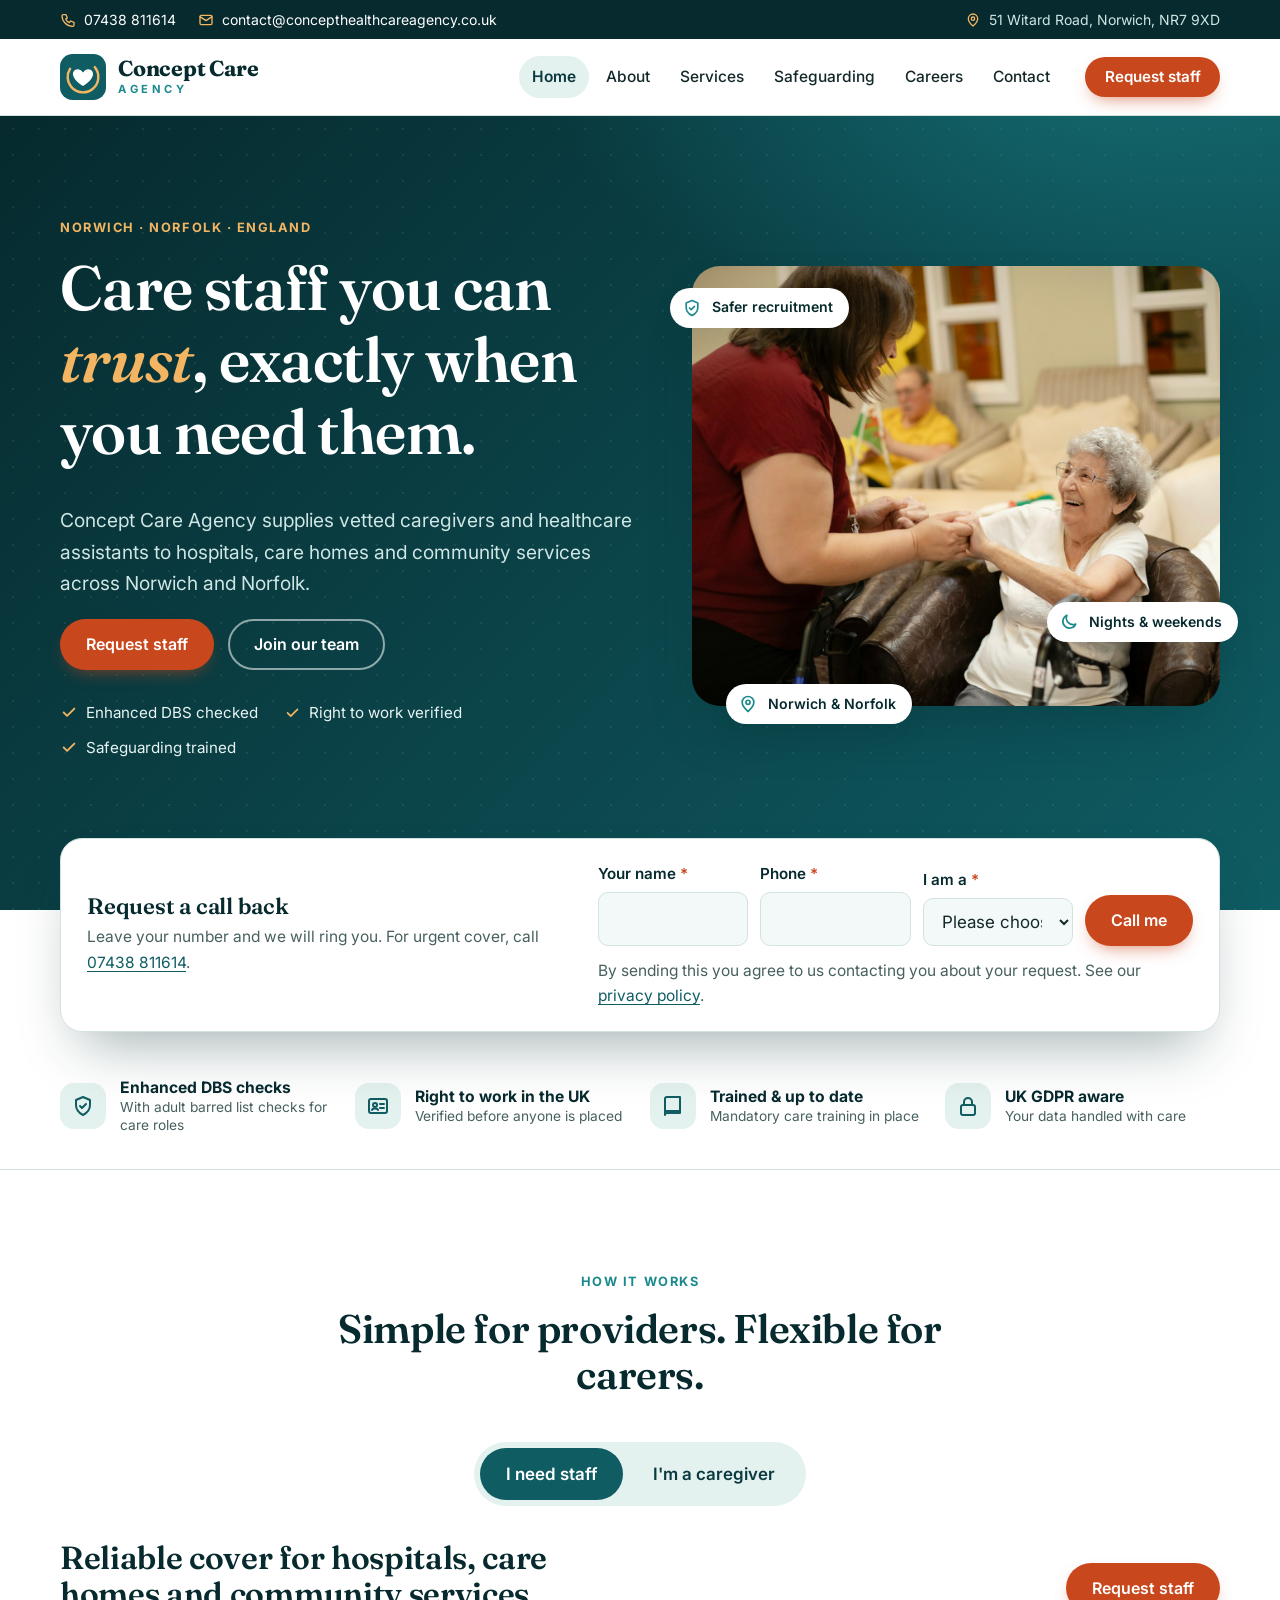
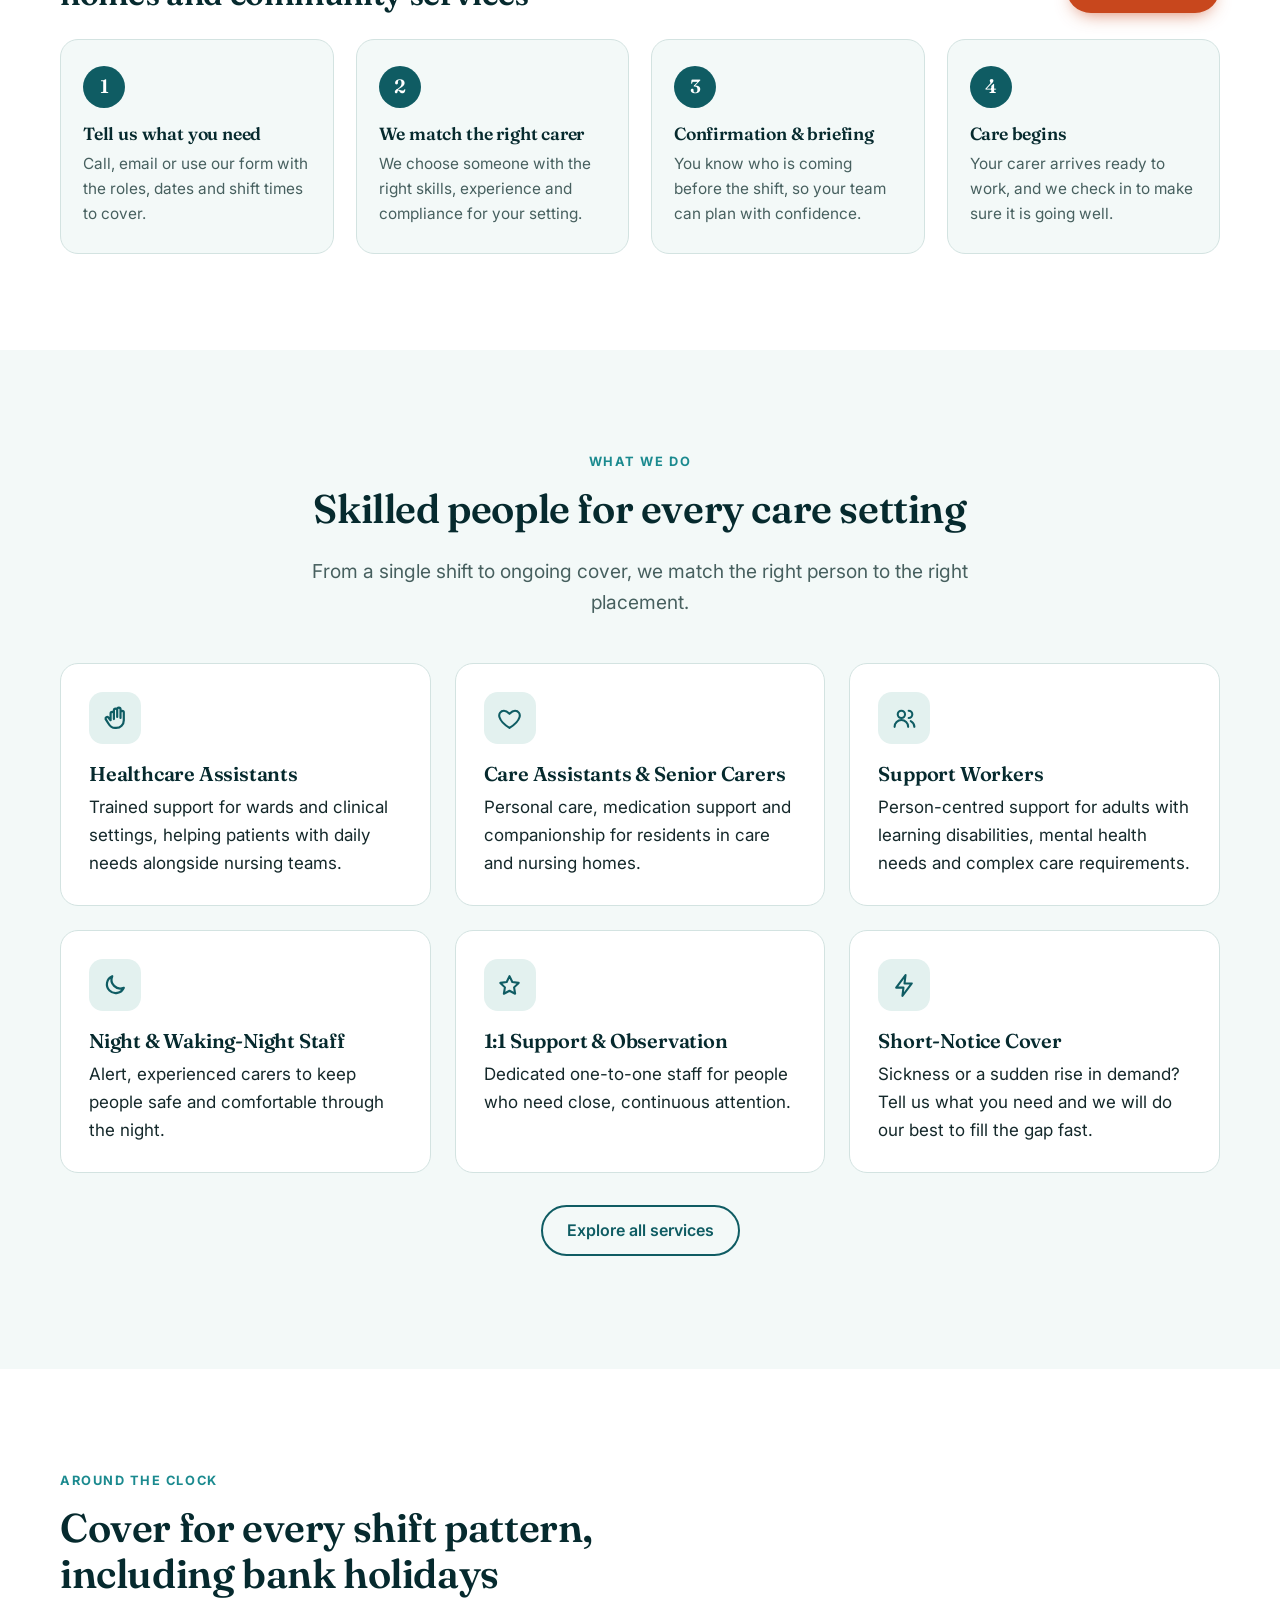
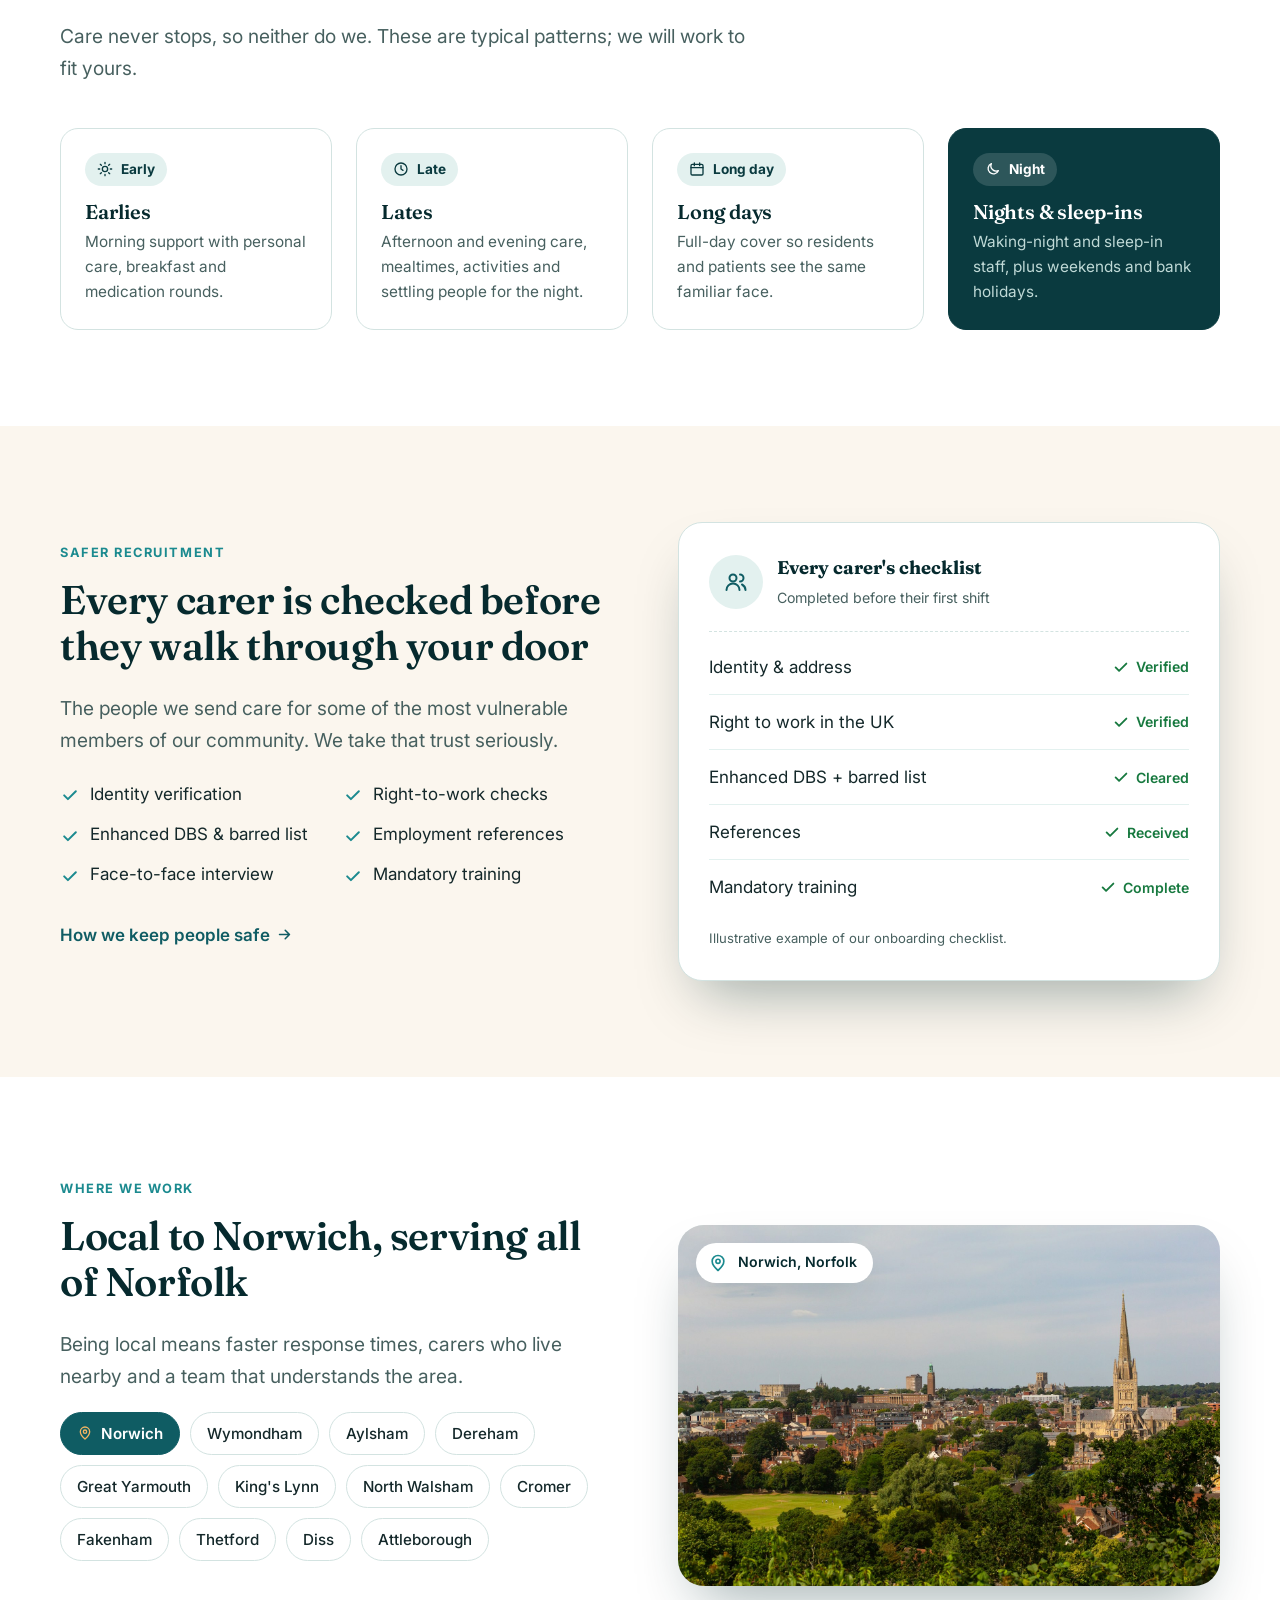
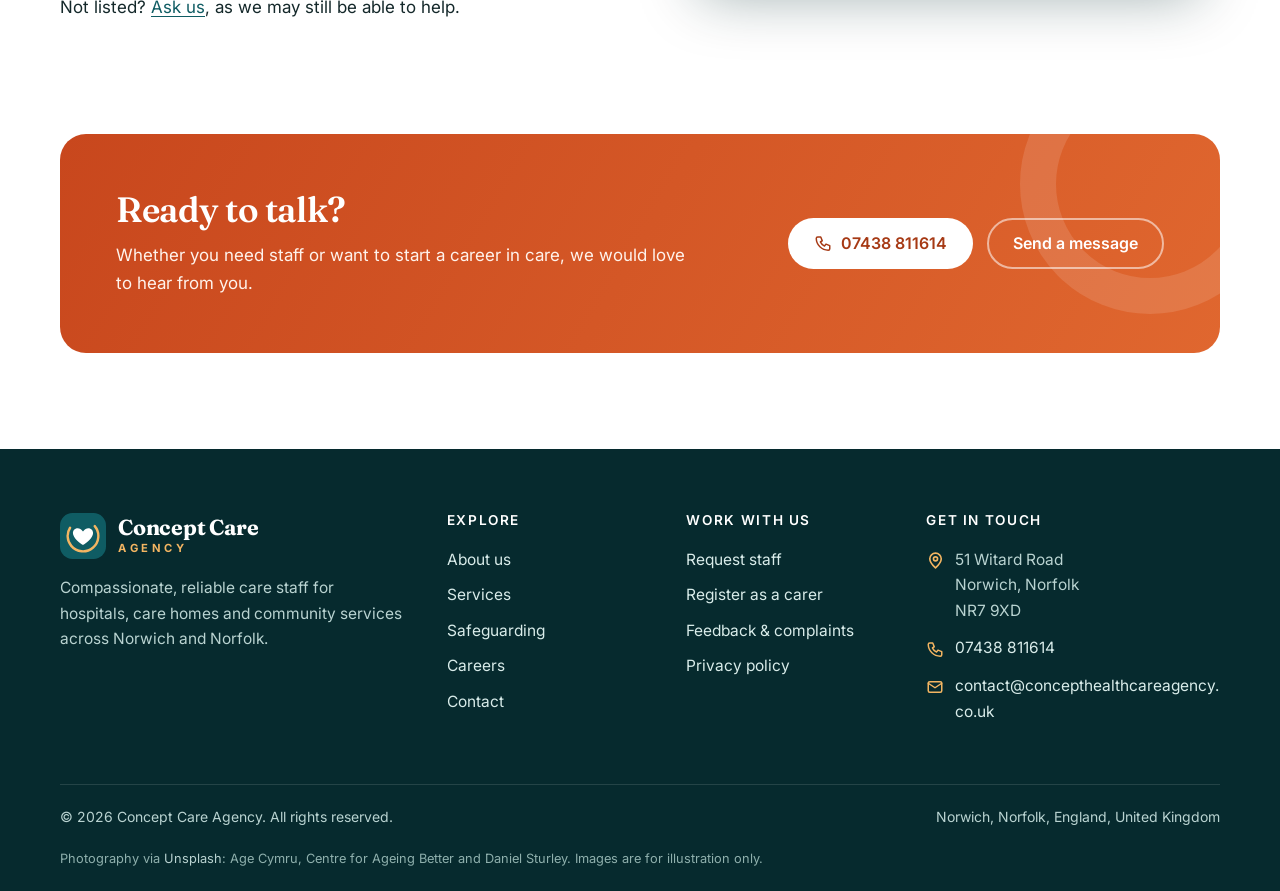
==== index.html @ 703df814 "Add files via upload" ====
<!DOCTYPE html>
<html lang="en-GB">
<head>
  <meta charset="utf-8">
  <meta name="viewport" content="width=device-width, initial-scale=1">
  <title>Concept Care Agency | Care &amp; Healthcare Staffing in Norwich, Norfolk</title>
  <meta name="description" content="Concept Care Agency supplies vetted caregivers and healthcare assistants to hospitals, care homes and community services across Norwich and Norfolk. Request staff or join our team.">
  
  <meta name="theme-color" content="#0a3a3f">
  <meta property="og:type" content="website">
  <meta property="og:locale" content="en_GB">
  <meta property="og:site_name" content="Concept Care Agency">
  <meta property="og:title" content="Concept Care Agency | Care &amp; Healthcare Staffing in Norwich, Norfolk">
  <meta property="og:description" content="Concept Care Agency supplies vetted caregivers and healthcare assistants to hospitals, care homes and community services across Norwich and Norfolk. Request staff or join our team.">
  <link rel="icon" href="assets/logo.svg" type="image/svg+xml">
  <link rel="preconnect" href="https://fonts.googleapis.com">
  <link rel="preconnect" href="https://fonts.gstatic.com" crossorigin>
  <link href="https://fonts.googleapis.com/css2?family=Fraunces:ital,opsz,wght@0,9..144,500;0,9..144,600;0,9..144,700;1,9..144,500&family=Inter:wght@400;500;600;700&display=swap" rel="stylesheet">
  <link rel="stylesheet" href="css/styles.css">
  <script>document.documentElement.className += " js";</script>
  <script type="application/ld+json">
  {
    "@context": "https://schema.org",
    "@type": "EmploymentAgency",
    "name": "Concept Care Agency",
    "description": "Care and healthcare staffing agency supplying caregivers and healthcare assistants to hospitals and care homes in Norwich and Norfolk, England.",
    "email": "contact@concepthealthcareagency.co.uk",
    "telephone": "+447438811614",
    "address": {
      "@type": "PostalAddress",
      "streetAddress": "51 Witard Road",
      "addressLocality": "Norwich",
      "addressRegion": "Norfolk",
      "postalCode": "NR7 9XD",
      "addressCountry": "GB"
    },
    "areaServed": [
      { "@type": "City", "name": "Norwich" },
      { "@type": "AdministrativeArea", "name": "Norfolk" }
    ]
  }
  </script>
</head>
<body>
  <a class="skip-link" href="#main">Skip to main content</a>

  <div class="topbar">
    <div class="container">
      <div class="topbar-group">
        <a class="item" href="tel:+447438811614"><span class="icon i-phone" aria-hidden="true"></span>07438 811614</a>
        <a class="item" href="mailto:contact@concepthealthcareagency.co.uk"><span class="icon i-mail" aria-hidden="true"></span>contact@concepthealthcareagency.co.uk</a>
      </div>
      <div class="topbar-group">
        <span class="item"><span class="icon i-pin" aria-hidden="true"></span>51 Witard Road, Norwich, NR7 9XD</span>
      </div>
    </div>
  </div>

  <header class="site-header">
    <div class="container header-inner">
      <a class="brand" href="index.html" aria-label="Concept Care Agency, home">
        <img src="assets/logo.svg" width="46" height="46" alt="">
        <span class="brand-text"><strong>Concept Care</strong><small>Agency</small></span>
      </a>
      <button class="nav-toggle" aria-expanded="false" aria-controls="site-nav"><span class="sr-only">Menu</span><span class="bars"></span></button>
      <nav id="site-nav" class="site-nav" aria-label="Main">
        <ul>
          <li><a href="index.html" aria-current="page">Home</a></li>
          <li><a href="about.html">About</a></li>
          <li><a href="services.html">Services</a></li>
          <li><a href="safeguarding.html">Safeguarding</a></li>
          <li><a href="careers.html">Careers</a></li>
          <li><a href="contact.html">Contact</a></li>
        </ul>
        <a class="btn btn-outline btn-sm nav-phone" href="tel:+447438811614"><span class="icon i-phone" aria-hidden="true"></span>07438 811614</a>
        <a class="btn btn-primary btn-sm" href="request-staff.html">Request staff</a>
      </nav>
    </div>
  </header>

  <main id="main">
        <section class="hero">
      <div class="container hero-grid">
        <div>
          <span class="eyebrow">Norwich &middot; Norfolk &middot; England</span>
          <h1>Care staff you can <em>trust</em>, exactly when you need them.</h1>
          <p class="lead">Concept Care Agency supplies vetted caregivers and healthcare assistants to hospitals, care homes and community services across Norwich and Norfolk.</p>
          <div class="btn-row">
            <a class="btn btn-primary" href="request-staff.html">Request staff</a>
            <a class="btn btn-ghost-light" href="careers.html">Join our team</a>
          </div>
          <ul class="hero-points">
            <li><span class="icon i-check" aria-hidden="true"></span>Enhanced DBS checked</li>
            <li><span class="icon i-check" aria-hidden="true"></span>Right to work verified</li>
            <li><span class="icon i-check" aria-hidden="true"></span>Safeguarding trained</li>
          </ul>
        </div>
        <div class="hero-art">
          <img src="assets/photos/home-hero.jpg" width="1600" height="1067" fetchpriority="high" alt="A carer sharing a laugh while holding an older woman's hands">
          <span class="chip chip-1"><span class="icon i-shield" aria-hidden="true"></span>Safer recruitment</span>
          <span class="chip chip-2"><span class="icon i-moon" aria-hidden="true"></span>Nights &amp; weekends</span>
          <span class="chip chip-3"><span class="icon i-pin" aria-hidden="true"></span>Norwich &amp; Norfolk</span>
        </div>
      </div>
    </section>

        <div class="callback-wrap">
      <div class="container">
        <div class="callback">
          <div>
            <h2>Request a call back</h2>
            <p>Leave your number and we will ring you. For urgent cover, call <a href="tel:+447438811614">07438 811614</a>.</p>
          </div>
          <form data-mailto data-subject="Call-back request from website" action="mailto:contact@concepthealthcareagency.co.uk" method="post" enctype="text/plain">
            <div class="field"><label for="cb-name">Your name <span class="req">*</span></label><input type="text" id="cb-name" name="name" required autocomplete="name"></div>
            <div class="field"><label for="cb-phone">Phone <span class="req">*</span></label><input type="tel" id="cb-phone" name="phone" required autocomplete="tel"></div>
            <div class="field">
              <label for="cb-who">I am a <span class="req">*</span></label>
              <select id="cb-who" name="who" required>
                <option value="">Please choose</option>
                <option>Hospital / care provider</option>
                <option>Caregiver looking for work</option>
                <option>Something else</option>
              </select>
            </div>
            <button class="btn btn-primary" type="submit">Call me</button>
            <input class="hp" type="text" name="_gotcha" tabindex="-1" autocomplete="off" aria-hidden="true">
            <p class="form-note">By sending this you agree to us contacting you about your request. See our <a href="privacy.html">privacy policy</a>.</p>
            <div class="form-status" role="status" aria-live="polite"></div>
          </form>
        </div>
      </div>
    </div>

        <section class="trust" aria-label="Our standards at a glance">
      <div class="container">
        <ul class="trust-list">
          <li><span class="icon-wrap"><span class="icon i-shield" aria-hidden="true"></span></span><div><strong>Enhanced DBS checks</strong><span class="desc">With adult barred list checks for care roles</span></div></li>
          <li><span class="icon-wrap"><span class="icon i-id" aria-hidden="true"></span></span><div><strong>Right to work in the UK</strong><span class="desc">Verified before anyone is placed</span></div></li>
          <li><span class="icon-wrap"><span class="icon i-book" aria-hidden="true"></span></span><div><strong>Trained &amp; up to date</strong><span class="desc">Mandatory care training in place</span></div></li>
          <li><span class="icon-wrap"><span class="icon i-lock" aria-hidden="true"></span></span><div><strong>UK GDPR aware</strong><span class="desc">Your data handled with care</span></div></li>
        </ul>
      </div>
    </section>

        <section class="section" id="how-it-works">
      <div class="container">
        <div class="section-head center">
          <span class="eyebrow">How it works</span>
          <h2>Simple for providers. Flexible for carers.</h2>
        </div>
        <div class="center" data-tabs>
          <div class="tabs" role="tablist" aria-label="Choose your journey">
            <button class="tab" role="tab" id="tab-providers" aria-selected="true" aria-controls="for-providers">I need staff</button>
            <button class="tab" role="tab" id="tab-carers" aria-selected="false" tabindex="-1" aria-controls="for-carers">I'm a caregiver</button>
          </div>

          <div id="for-providers" class="tabpanel" role="tabpanel" aria-labelledby="tab-providers" style="text-align:left">
            <div class="tabpanel-head">
              <h3>Reliable cover for hospitals, care homes and community services</h3>
              <a class="btn btn-primary" href="request-staff.html">Request staff</a>
            </div>
            <ol class="steps">
              <li class="step"><h4>Tell us what you need</h4><p>Call, email or use our form with the roles, dates and shift times to cover.</p></li>
              <li class="step"><h4>We match the right carer</h4><p>We choose someone with the right skills, experience and compliance for your setting.</p></li>
              <li class="step"><h4>Confirmation &amp; briefing</h4><p>You know who is coming before the shift, so your team can plan with confidence.</p></li>
              <li class="step"><h4>Care begins</h4><p>Your carer arrives ready to work, and we check in to make sure it is going well.</p></li>
            </ol>
          </div>

          <div id="for-carers" class="tabpanel" role="tabpanel" aria-labelledby="tab-carers" style="text-align:left" hidden>
            <div class="tabpanel-head">
              <h3>Flexible work in a career that matters to people</h3>
              <a class="btn btn-primary" href="careers.html#apply">Register your interest</a>
            </div>
            <ol class="steps">
              <li class="step"><h4>Tell us about you</h4><p>Complete a short form or give us a call. No lengthy application needed to start.</p></li>
              <li class="step"><h4>Friendly chat</h4><p>We get to know your experience, your availability and the kind of work you want.</p></li>
              <li class="step"><h4>Checks &amp; training</h4><p>We guide you through ID, right to work, DBS, references and any training you need.</p></li>
              <li class="step"><h4>Start working</h4><p>Choose shifts that suit you in hospitals and care homes near where you live.</p></li>
            </ol>
          </div>
        </div>
      </div>
    </section>

        <section class="section section-tint">
      <div class="container">
        <div class="section-head center">
          <span class="eyebrow">What we do</span>
          <h2>Skilled people for every care setting</h2>
          <p class="lead">From a single shift to ongoing cover, we match the right person to the right placement.</p>
        </div>
        <div class="grid grid-3">
          <article class="card reveal"><div class="badge"><span class="icon i-hand" aria-hidden="true"></span></div><h3>Healthcare Assistants</h3><p>Trained support for wards and clinical settings, helping patients with daily needs alongside nursing teams.</p></article>
          <article class="card reveal"><div class="badge"><span class="icon i-heart" aria-hidden="true"></span></div><h3>Care Assistants &amp; Senior Carers</h3><p>Personal care, medication support and companionship for residents in care and nursing homes.</p></article>
          <article class="card reveal"><div class="badge"><span class="icon i-users" aria-hidden="true"></span></div><h3>Support Workers</h3><p>Person-centred support for adults with learning disabilities, mental health needs and complex care requirements.</p></article>
          <article class="card reveal"><div class="badge"><span class="icon i-moon" aria-hidden="true"></span></div><h3>Night &amp; Waking-Night Staff</h3><p>Alert, experienced carers to keep people safe and comfortable through the night.</p></article>
          <article class="card reveal"><div class="badge"><span class="icon i-star" aria-hidden="true"></span></div><h3>1:1 Support &amp; Observation</h3><p>Dedicated one-to-one staff for people who need close, continuous attention.</p></article>
          <article class="card reveal"><div class="badge"><span class="icon i-bolt" aria-hidden="true"></span></div><h3>Short-Notice Cover</h3><p>Sickness or a sudden rise in demand? Tell us what you need and we will do our best to fill the gap fast.</p></article>
        </div>
        <p class="center mt-32"><a class="btn btn-outline" href="services.html">Explore all services</a></p>
      </div>
    </section>

        <section class="section">
      <div class="container">
        <div class="section-head">
          <span class="eyebrow">Around the clock</span>
          <h2>Cover for every shift pattern, including bank holidays</h2>
          <p class="lead">Care never stops, so neither do we. These are typical patterns; we will work to fit yours.</p>
        </div>
        <div class="grid grid-4">
          <div class="shift reveal"><span class="time"><span class="icon i-sun" aria-hidden="true"></span>Early</span><h3>Earlies</h3><p>Morning support with personal care, breakfast and medication rounds.</p></div>
          <div class="shift reveal"><span class="time"><span class="icon i-clock" aria-hidden="true"></span>Late</span><h3>Lates</h3><p>Afternoon and evening care, mealtimes, activities and settling people for the night.</p></div>
          <div class="shift reveal"><span class="time"><span class="icon i-calendar" aria-hidden="true"></span>Long day</span><h3>Long days</h3><p>Full-day cover so residents and patients see the same familiar face.</p></div>
          <div class="shift dark reveal"><span class="time"><span class="icon i-moon" aria-hidden="true"></span>Night</span><h3>Nights &amp; sleep-ins</h3><p>Waking-night and sleep-in staff, plus weekends and bank holidays.</p></div>
        </div>
      </div>
    </section>

        <section class="section section-sand">
      <div class="container split">
        <div>
          <span class="eyebrow">Safer recruitment</span>
          <h2>Every carer is checked before they walk through your door</h2>
          <p class="lead">The people we send care for some of the most vulnerable members of our community. We take that trust seriously.</p>
          <ul class="check-grid">
            <li><span class="icon i-check" aria-hidden="true"></span>Identity verification</li>
            <li><span class="icon i-check" aria-hidden="true"></span>Right-to-work checks</li>
            <li><span class="icon i-check" aria-hidden="true"></span>Enhanced DBS &amp; barred list</li>
            <li><span class="icon i-check" aria-hidden="true"></span>Employment references</li>
            <li><span class="icon i-check" aria-hidden="true"></span>Face-to-face interview</li>
            <li><span class="icon i-check" aria-hidden="true"></span>Mandatory training</li>
          </ul>
          <p class="mt-32"><a class="text-link" href="safeguarding.html">How we keep people safe <span class="icon i-arrow" aria-hidden="true"></span></a></p>
        </div>
        <div class="passport reveal" aria-label="Example of a carer's compliance checklist">
          <div class="passport-head">
            <span class="avatar"><span class="icon i-users" aria-hidden="true"></span></span>
            <div><strong>Every carer's checklist</strong><small>Completed before their first shift</small></div>
          </div>
          <ul>
            <li>Identity &amp; address<span class="ok"><span class="icon i-check" aria-hidden="true"></span>Verified</span></li>
            <li>Right to work in the UK<span class="ok"><span class="icon i-check" aria-hidden="true"></span>Verified</span></li>
            <li>Enhanced DBS + barred list<span class="ok"><span class="icon i-check" aria-hidden="true"></span>Cleared</span></li>
            <li>References<span class="ok"><span class="icon i-check" aria-hidden="true"></span>Received</span></li>
            <li>Mandatory training<span class="ok"><span class="icon i-check" aria-hidden="true"></span>Complete</span></li>
          </ul>
          <p class="passport-note">Illustrative example of our onboarding checklist.</p>
        </div>
      </div>
    </section>

        <section class="section">
      <div class="container split">
        <div>
          <span class="eyebrow">Where we work</span>
          <h2>Local to Norwich, serving all of Norfolk</h2>
          <p class="lead">Being local means faster response times, carers who live nearby and a team that understands the area.</p>
          <ul class="areas" aria-label="Areas we cover">
            <li class="main"><span class="icon i-pin" aria-hidden="true"></span>Norwich</li>
            <li>Wymondham</li><li>Aylsham</li><li>Dereham</li><li>Great Yarmouth</li><li>King's Lynn</li><li>North Walsham</li><li>Cromer</li><li>Fakenham</li><li>Thetford</li><li>Diss</li><li>Attleborough</li>
          </ul>
          <p class="mt-32">Not listed? <a href="contact.html">Ask us</a>, as we may still be able to help.</p>
        </div>
        <figure class="photo wide reveal">
          <img src="assets/photos/norwich-skyline.jpg" width="1600" height="1067" loading="lazy" decoding="async" alt="The Norwich skyline with the cathedral spire rising above the city">
          <span class="chip chip-tl"><span class="icon i-pin" aria-hidden="true"></span>Norwich, Norfolk</span>
        </figure>
      </div>
    </section>

        <section class="section" style="padding-top:0">
      <div class="container">
        <div class="cta-band">
          <div>
            <h2>Ready to talk?</h2>
            <p>Whether you need staff or want to start a career in care, we would love to hear from you.</p>
          </div>
          <div class="btn-row">
            <a class="btn btn-light" href="tel:+447438811614"><span class="icon i-phone" aria-hidden="true"></span>07438 811614</a>
            <a class="btn btn-ghost-light" href="contact.html">Send a message</a>
          </div>
        </div>
      </div>
    </section>

  </main>

  <footer class="site-footer">
    <div class="container">
      <div class="footer-grid">
        <div>
          <a class="brand" href="index.html"><img src="assets/logo.svg" width="46" height="46" alt=""><span class="brand-text"><strong>Concept Care</strong><small>Agency</small></span></a>
          <p>Compassionate, reliable care staff for hospitals, care homes and community services across Norwich and Norfolk.</p>
        </div>
        <div>
          <h3>Explore</h3>
          <ul>
            <li><a href="about.html">About us</a></li>
            <li><a href="services.html">Services</a></li>
            <li><a href="safeguarding.html">Safeguarding</a></li>
            <li><a href="careers.html">Careers</a></li>
            <li><a href="contact.html">Contact</a></li>
          </ul>
        </div>
        <div>
          <h3>Work with us</h3>
          <ul>
            <li><a href="request-staff.html">Request staff</a></li>
            <li><a href="careers.html#apply">Register as a carer</a></li>
            <li><a href="contact.html#feedback">Feedback &amp; complaints</a></li>
            <li><a href="privacy.html">Privacy policy</a></li>
          </ul>
        </div>
        <div>
          <h3>Get in touch</h3>
          <div class="contact-line"><span class="icon i-pin" aria-hidden="true"></span><address>51 Witard Road<br>Norwich, Norfolk<br>NR7 9XD</address></div>
          <div class="contact-line"><span class="icon i-phone" aria-hidden="true"></span><a href="tel:+447438811614">07438 811614</a></div>
          <div class="contact-line"><span class="icon i-mail" aria-hidden="true"></span><a href="mailto:contact@concepthealthcareagency.co.uk">contact@concepthealthcareagency.co.uk</a></div>
        </div>
      </div>
            <div class="footer-bottom">
        <span>&copy; 2026 Concept Care Agency. All rights reserved.</span>
        <span>Norwich, Norfolk, England, United Kingdom</span>
      </div>
      <p class="photo-credit">Photography via <a href="https://unsplash.com" rel="noopener">Unsplash</a>: Age Cymru, Centre for Ageing Better and Daniel Sturley. Images are for illustration only.</p>
    </div>
  </footer>

  <div class="mobile-bar">
    <a class="btn btn-outline btn-sm" href="tel:+447438811614"><span class="icon i-phone" aria-hidden="true"></span>Call</a>
    <a class="btn btn-whatsapp btn-sm" href="https://wa.me/447438811614"><span class="icon i-whatsapp" aria-hidden="true"></span>WhatsApp</a>
    <a class="btn btn-primary btn-sm" href="request-staff.html">Request staff</a>
  </div>

  <script src="js/config.js"></script>
  <script src="js/main.js"></script>
</body>
</html>
---- css/styles.css ----
/* Concept Care Agency: v2 styles */

:root {
  --teal-950: #062a2e;
  --teal-900: #0a3a3f;
  --teal-700: #0f5c63;
  --teal-500: #1b8a8f;
  --teal-300: #7cc4c0;
  --mint-100: #e3f1ef;
  --mint-50: #f3f9f8;
  --sand: #fbf6ee;
  --amber: #f3b562;
  --cta: #c8471d;
  --cta-dark: #a63914;
  --whatsapp: #17793f;
  --ink: #14282a;
  --muted: #47605f;
  --line: #d3e3e1;
  --white: #fff;
  --radius: 18px;
  --radius-sm: 10px;
  --shadow: 0 14px 34px -14px rgba(6, 42, 46, .28);
  --shadow-lg: 0 30px 60px -22px rgba(6, 42, 46, .4);
  --font-body: "Inter", system-ui, -apple-system, "Segoe UI", Roboto, sans-serif;
  --font-head: "Fraunces", Georgia, "Times New Roman", serif;
}

*, *::before, *::after { box-sizing: border-box; }
html { scroll-behavior: smooth; -webkit-text-size-adjust: 100%; scroll-padding-top: 96px; }
body { margin: 0; font-family: var(--font-body); font-size: 1.0625rem; line-height: 1.65; color: var(--ink); background: var(--white); }
img, svg { max-width: 100%; display: block; }
a { color: var(--teal-700); text-underline-offset: 3px; }
a:hover { color: var(--teal-900); }
:focus-visible { outline: 3px solid var(--amber); outline-offset: 3px; border-radius: 4px; }
.sr-only { position: absolute; width: 1px; height: 1px; overflow: hidden; clip: rect(0 0 0 0); white-space: nowrap; }
.skip-link { position: absolute; left: 12px; top: -60px; background: #fff; color: var(--ink); padding: 10px 16px; border-radius: 8px; z-index: 200; }
.skip-link:focus { top: 12px; }

h1, h2, h3, h4 { font-family: var(--font-head); line-height: 1.15; color: var(--teal-950); margin: 0 0 .6em; font-weight: 600; letter-spacing: -.01em; }
h1 { font-size: clamp(2.4rem, 5.6vw, 3.9rem); }
h2 { font-size: clamp(1.8rem, 3.6vw, 2.5rem); }
h3 { font-size: 1.25rem; }
p { margin: 0 0 1em; }
.lead { font-size: 1.2rem; color: var(--muted); max-width: 60ch; }

.container { width: min(1160px, 100% - 40px); margin-inline: auto; }
.section { padding: clamp(56px, 8vw, 96px) 0; }
.section-tint { background: var(--mint-50); }
.section-sand { background: var(--sand); }
.section-head { max-width: 700px; margin-bottom: 44px; }
.section-head.center { margin-inline: auto; text-align: center; }
.section-head.center .lead { margin-inline: auto; }
.eyebrow { display: inline-block; font-size: .8rem; font-weight: 700; letter-spacing: .12em; text-transform: uppercase; color: var(--teal-500); margin-bottom: 14px; }
.center { text-align: center; }
.mt-0 { margin-top: 0; }
.mt-32 { margin-top: 32px; }
.mt-48 { margin-top: 48px; }

/* Icons: CSS masks so they also work when a page is opened straight from disk */
.icon { display: inline-block; flex: none; width: 1.5rem; height: 1.5rem; background: currentColor; -webkit-mask: var(--i) center / contain no-repeat; mask: var(--i) center / contain no-repeat; }
.i-check { --i: url("data:image/svg+xml,%3Csvg xmlns='http://www.w3.org/2000/svg' viewBox='0 0 24 24' fill='none' stroke='%23000' stroke-width='2.4' stroke-linecap='round' stroke-linejoin='round'%3E%3Cpath d='M5 12.5l4.5 4.5L19 7.5'/%3E%3C/svg%3E"); }
.i-shield { --i: url("data:image/svg+xml,%3Csvg xmlns='http://www.w3.org/2000/svg' viewBox='0 0 24 24' fill='none' stroke='%23000' stroke-width='2' stroke-linecap='round' stroke-linejoin='round'%3E%3Cpath d='M12 3l7 3v5c0 4.5-3 8-7 10-4-2-7-5.5-7-10V6z'/%3E%3Cpath d='M9 12l2 2 4-4'/%3E%3C/svg%3E"); }
.i-clock { --i: url("data:image/svg+xml,%3Csvg xmlns='http://www.w3.org/2000/svg' viewBox='0 0 24 24' fill='none' stroke='%23000' stroke-width='2' stroke-linecap='round' stroke-linejoin='round'%3E%3Ccircle cx='12' cy='12' r='9'/%3E%3Cpath d='M12 7v5l3 2'/%3E%3C/svg%3E"); }
.i-phone { --i: url("data:image/svg+xml,%3Csvg xmlns='http://www.w3.org/2000/svg' viewBox='0 0 24 24' fill='none' stroke='%23000' stroke-width='2' stroke-linecap='round' stroke-linejoin='round'%3E%3Cpath d='M5 4h4l2 5-2.5 1.5a11 11 0 005.5 5.5L16 13.5l5 2v4a2 2 0 01-2 2A16 16 0 013 6a2 2 0 012-2z'/%3E%3C/svg%3E"); }
.i-mail { --i: url("data:image/svg+xml,%3Csvg xmlns='http://www.w3.org/2000/svg' viewBox='0 0 24 24' fill='none' stroke='%23000' stroke-width='2' stroke-linecap='round' stroke-linejoin='round'%3E%3Crect x='3' y='5' width='18' height='14' rx='2'/%3E%3Cpath d='M3 7l9 6 9-6'/%3E%3C/svg%3E"); }
.i-pin { --i: url("data:image/svg+xml,%3Csvg xmlns='http://www.w3.org/2000/svg' viewBox='0 0 24 24' fill='none' stroke='%23000' stroke-width='2' stroke-linecap='round' stroke-linejoin='round'%3E%3Cpath d='M12 21s-7-6-7-11a7 7 0 0114 0c0 5-7 11-7 11z'/%3E%3Ccircle cx='12' cy='10' r='2.5'/%3E%3C/svg%3E"); }
.i-heart { --i: url("data:image/svg+xml,%3Csvg xmlns='http://www.w3.org/2000/svg' viewBox='0 0 24 24' fill='none' stroke='%23000' stroke-width='2' stroke-linecap='round' stroke-linejoin='round'%3E%3Cpath d='M12 21s-8-4.9-9.6-10.2C1.4 7.6 3.4 4.5 6.7 4.5c2 0 3.4 1 5.300 3 1.900-2 3.300-3 5.300-3 3.300 0 5.300 3.100 4.300 6.300C20 16.100 12 21 12 21z'/%3E%3C/svg%3E"); }
.i-users { --i: url("data:image/svg+xml,%3Csvg xmlns='http://www.w3.org/2000/svg' viewBox='0 0 24 24' fill='none' stroke='%23000' stroke-width='2' stroke-linecap='round' stroke-linejoin='round'%3E%3Ccircle cx='9' cy='8' r='3.5'/%3E%3Cpath d='M2.5 20a6.500 6.500 0 0113 0'/%3E%3Cpath d='M16 4.500a3.500 3.500 0 010 7M18 14.500a6.500 6.500 0 013.500 5.500'/%3E%3C/svg%3E"); }
.i-moon { --i: url("data:image/svg+xml,%3Csvg xmlns='http://www.w3.org/2000/svg' viewBox='0 0 24 24' fill='none' stroke='%23000' stroke-width='2' stroke-linecap='round' stroke-linejoin='round'%3E%3Cpath d='M20 14.5A8 8 0 019.5 4 8 8 0 1020 14.5z'/%3E%3C/svg%3E"); }
.i-sun { --i: url("data:image/svg+xml,%3Csvg xmlns='http://www.w3.org/2000/svg' viewBox='0 0 24 24' fill='none' stroke='%23000' stroke-width='2' stroke-linecap='round' stroke-linejoin='round'%3E%3Ccircle cx='12' cy='12' r='4'/%3E%3Cpath d='M12 2v2M12 20v2M2 12h2M20 12h2M5 5l1.500 1.500M17.500 17.500L19 19M5 19l1.500-1.500M17.500 6.500L19 5'/%3E%3C/svg%3E"); }
.i-bolt { --i: url("data:image/svg+xml,%3Csvg xmlns='http://www.w3.org/2000/svg' viewBox='0 0 24 24' fill='none' stroke='%23000' stroke-width='2' stroke-linecap='round' stroke-linejoin='round'%3E%3Cpath d='M13 2L4 14h7l-1 8 9-12h-7z'/%3E%3C/svg%3E"); }
.i-home { --i: url("data:image/svg+xml,%3Csvg xmlns='http://www.w3.org/2000/svg' viewBox='0 0 24 24' fill='none' stroke='%23000' stroke-width='2' stroke-linecap='round' stroke-linejoin='round'%3E%3Cpath d='M3 11l9-8 9 8v9a1 1 0 01-1 1h-5v-6H9v6H4a1 1 0 01-1-1z'/%3E%3C/svg%3E"); }
.i-hand { --i: url("data:image/svg+xml,%3Csvg xmlns='http://www.w3.org/2000/svg' viewBox='0 0 24 24' fill='none' stroke='%23000' stroke-width='2' stroke-linecap='round' stroke-linejoin='round'%3E%3Cpath d='M11 13V5a1.5 1.5 0 013 0v6M14 11V4a1.5 1.5 0 013 0v8M17 12V7a1.5 1.5 0 013 0v7c0 4-3 7-7 7h-1c-3 0-4.5-1.5-6-4l-2.5-4a1.5 1.5 0 012.5-1.5L8 14V8a1.5 1.5 0 013 0'/%3E%3C/svg%3E"); }
.i-calendar { --i: url("data:image/svg+xml,%3Csvg xmlns='http://www.w3.org/2000/svg' viewBox='0 0 24 24' fill='none' stroke='%23000' stroke-width='2' stroke-linecap='round' stroke-linejoin='round'%3E%3Crect x='3' y='5' width='18' height='16' rx='2'/%3E%3Cpath d='M8 3v4M16 3v4M3 10h18'/%3E%3C/svg%3E"); }
.i-star { --i: url("data:image/svg+xml,%3Csvg xmlns='http://www.w3.org/2000/svg' viewBox='0 0 24 24' fill='none' stroke='%23000' stroke-width='2' stroke-linecap='round' stroke-linejoin='round'%3E%3Cpath d='M12 3l2.700 5.600 6.100.9-4.400 4.300 1 6.100L12 17l-5.400 2.900 1-6.100L3.200 9.500l6.100-.9z'/%3E%3C/svg%3E"); }
.i-whatsapp { --i: url("data:image/svg+xml,%3Csvg xmlns='http://www.w3.org/2000/svg' viewBox='0 0 24 24' fill='none' stroke='%23000' stroke-width='2' stroke-linecap='round' stroke-linejoin='round'%3E%3Cpath d='M3 21l1.5-4.5A8.500 8.500 0 1112 20.500a8.400 8.400 0 01-4-1z'/%3E%3Cpath d='M9 9c0 3 3 6 6 6l1-1.500-2-1-1 .8c-1-.4-2-1.400-2.400-2.400l.8-1-1-2z'/%3E%3C/svg%3E"); }
.i-arrow { --i: url("data:image/svg+xml,%3Csvg xmlns='http://www.w3.org/2000/svg' viewBox='0 0 24 24' fill='none' stroke='%23000' stroke-width='2.2' stroke-linecap='round' stroke-linejoin='round'%3E%3Cpath d='M5 12h14M13 6l6 6-6 6'/%3E%3C/svg%3E"); }
.i-file { --i: url("data:image/svg+xml,%3Csvg xmlns='http://www.w3.org/2000/svg' viewBox='0 0 24 24' fill='none' stroke='%23000' stroke-width='2' stroke-linecap='round' stroke-linejoin='round'%3E%3Cpath d='M7 3h7l5 5v13H7z'/%3E%3Cpath d='M14 3v5h5M10 13h6M10 17h6'/%3E%3C/svg%3E"); }
.i-id { --i: url("data:image/svg+xml,%3Csvg xmlns='http://www.w3.org/2000/svg' viewBox='0 0 24 24' fill='none' stroke='%23000' stroke-width='2' stroke-linecap='round' stroke-linejoin='round'%3E%3Crect x='3' y='5' width='18' height='14' rx='2'/%3E%3Ccircle cx='9' cy='11' r='2'/%3E%3Cpath d='M6 16c.5-2 5.500-2 6 0M14 10h4M14 14h4'/%3E%3C/svg%3E"); }
.i-book { --i: url("data:image/svg+xml,%3Csvg xmlns='http://www.w3.org/2000/svg' viewBox='0 0 24 24' fill='none' stroke='%23000' stroke-width='2' stroke-linecap='round' stroke-linejoin='round'%3E%3Cpath d='M4 5a2 2 0 012-2h13v16H6a2 2 0 00-2 2z'/%3E%3Cpath d='M4 19a2 2 0 012-2h13'/%3E%3C/svg%3E"); }
.i-lock { --i: url("data:image/svg+xml,%3Csvg xmlns='http://www.w3.org/2000/svg' viewBox='0 0 24 24' fill='none' stroke='%23000' stroke-width='2' stroke-linecap='round' stroke-linejoin='round'%3E%3Crect x='5' y='11' width='14' height='10' rx='2'/%3E%3Cpath d='M8 11V8a4 4 0 018 0v3'/%3E%3C/svg%3E"); }

/* Buttons */
.btn { display: inline-flex; align-items: center; justify-content: center; gap: .55em; padding: .85em 1.5em; border-radius: 999px; font: inherit; font-weight: 600; font-size: 1rem; text-decoration: none; border: 2px solid transparent; cursor: pointer; transition: transform .15s ease, background-color .15s ease, color .15s ease, border-color .15s ease, box-shadow .15s ease; line-height: 1.2; }
.btn:hover { transform: translateY(-1px); }
.btn .icon { width: 1.15em; height: 1.15em; }
.btn-primary { background: var(--cta); color: #fff; box-shadow: 0 8px 18px -8px rgba(200,71,29,.7); }
.btn-primary:hover { background: var(--cta-dark); color: #fff; }
.btn-outline { border-color: var(--teal-700); color: var(--teal-700); background: transparent; }
.btn-outline:hover { background: var(--teal-700); color: #fff; }
.btn-light { background: #fff; color: var(--teal-900); }
.btn-light:hover { background: var(--mint-100); color: var(--teal-900); }
.btn-ghost-light { border-color: rgba(255,255,255,.55); color: #fff; }
.btn-ghost-light:hover { background: rgba(255,255,255,.12); color: #fff; }
.btn-whatsapp { background: var(--whatsapp); color: #fff; }
.btn-whatsapp:hover { background: #10602f; color: #fff; }
.btn-sm { padding: .6em 1.15em; font-size: .95rem; }
.btn-block { width: 100%; }
.btn-row { display: flex; flex-wrap: wrap; gap: 14px; }
.text-link { display: inline-flex; align-items: center; gap: 6px; font-weight: 600; text-decoration: none; }
.text-link .icon { width: 1em; height: 1em; transition: transform .15s; }
.text-link:hover .icon { transform: translateX(3px); }

/* Top bar + header */
.topbar { background: var(--teal-950); color: #cfe6e4; font-size: .875rem; }
.topbar .container { display: flex; justify-content: space-between; gap: 20px; padding: 8px 0; flex-wrap: wrap; }
.topbar a { color: #fff; text-decoration: none; }
.topbar a:hover { text-decoration: underline; }
.topbar-group { display: flex; gap: 22px; flex-wrap: wrap; }
.topbar .item { display: inline-flex; align-items: center; gap: 8px; }
.topbar .icon { width: 1rem; height: 1rem; color: var(--amber); }

.site-header { position: sticky; top: 0; z-index: 90; background: rgba(255,255,255,.96); backdrop-filter: blur(10px); border-bottom: 1px solid var(--line); transition: box-shadow .2s; }
.site-header.scrolled { box-shadow: 0 10px 26px -18px rgba(6,42,46,.5); }
.header-inner { display: flex; align-items: center; justify-content: space-between; gap: 20px; min-height: 76px; }
.brand { display: flex; align-items: center; gap: 12px; text-decoration: none; color: var(--teal-950); }
.brand img { width: 46px; height: 46px; }
.brand-text { display: flex; flex-direction: column; line-height: 1.05; }
.brand-text strong { font-family: var(--font-head); font-size: 1.35rem; font-weight: 700; letter-spacing: -.01em; }
.brand-text small { font-size: .7rem; letter-spacing: .32em; text-transform: uppercase; color: var(--teal-500); font-weight: 700; margin-top: 3px; }

.site-nav { display: flex; align-items: center; gap: 22px; }
.site-nav ul { display: flex; gap: 4px; list-style: none; margin: 0; padding: 0; }
.site-nav ul a { display: block; padding: 8px 13px; border-radius: 999px; text-decoration: none; color: var(--ink); font-weight: 500; font-size: .97rem; }
.site-nav ul a:hover { background: var(--mint-100); color: var(--teal-900); }
.site-nav ul a[aria-current="page"] { background: var(--mint-100); color: var(--teal-900); font-weight: 600; }
.nav-phone { display: none; }

.nav-toggle { display: none; background: none; border: 2px solid var(--line); border-radius: 10px; width: 48px; height: 48px; cursor: pointer; padding: 0; position: relative; }
.nav-toggle .bars, .nav-toggle .bars::before, .nav-toggle .bars::after { content: ""; position: absolute; left: 12px; width: 20px; height: 2px; background: var(--teal-950); border-radius: 2px; transition: transform .2s, opacity .2s; }
.nav-toggle .bars { top: 21px; }
.nav-toggle .bars::before { top: -6px; left: 0; }
.nav-toggle .bars::after { top: 6px; left: 0; }
.nav-toggle[aria-expanded="true"] .bars { background: transparent; }
.nav-toggle[aria-expanded="true"] .bars::before { transform: translateY(6px) rotate(45deg); }
.nav-toggle[aria-expanded="true"] .bars::after { transform: translateY(-6px) rotate(-45deg); }

/* Hero */
.hero { position: relative; overflow: hidden; color: #e8f4f2; background: radial-gradient(1000px 520px at 88% -10%, rgba(27,138,143,.6), transparent 60%), radial-gradient(rgba(255,255,255,.07) 1.5px, transparent 1.5px) 0 0 / 26px 26px, linear-gradient(135deg, var(--teal-950), var(--teal-700)); padding: clamp(48px, 8vw, 96px) 0 clamp(110px, 12vw, 150px); }
.hero h1 { color: #fff; }
.hero h1 em { font-style: italic; color: var(--amber); }
.hero .lead { color: #cfe6e4; }
.hero .eyebrow { color: var(--amber); }
.hero-grid { display: grid; grid-template-columns: 1.05fr .95fr; gap: 48px; align-items: center; }
.hero-points { list-style: none; margin: 30px 0 0; padding: 0; display: flex; flex-wrap: wrap; gap: 10px 26px; font-size: .95rem; }
.hero-points li { display: inline-flex; align-items: center; gap: 8px; }
.hero-points .icon { width: 1.1rem; height: 1.1rem; color: var(--amber); }
.hero-art { position: relative; max-width: 540px; margin-inline: auto; width: 100%; }
.hero-art > img { border-radius: 28px; box-shadow: var(--shadow-lg); width: 100%; height: auto; aspect-ratio: 6 / 5; object-fit: cover; object-position: 50% 40%; }

/* Photos */
.photo { position: relative; margin: 0; border-radius: 26px; overflow: hidden; box-shadow: var(--shadow-lg); background: var(--mint-100); }
.photo img { width: 100%; height: 100%; object-fit: cover; display: block; }
.photo.tall { aspect-ratio: 4 / 4.4; }
.photo.wide { aspect-ratio: 3 / 2; }
.photo figcaption { position: absolute; left: 0; right: 0; bottom: 0; padding: 60px 28px 26px; color: #fff; background: linear-gradient(to top, rgba(6,42,46,.88), rgba(6,42,46,0)); }
.photo figcaption .q { font-family: var(--font-head); font-size: clamp(1.2rem, 2.2vw, 1.55rem); line-height: 1.3; margin: 0; }
.photo figcaption small { display: block; margin-top: 8px; color: #cfe6e4; font-size: .9rem; }
.photo .chip { z-index: 1; }
.photo .chip-tl { top: 18px; left: 18px; }
.photo .chip-br { bottom: 18px; right: 18px; }
.page-hero-grid { display: grid; grid-template-columns: 1.1fr .9fr; gap: 48px; align-items: center; }
.page-hero-grid .photo { aspect-ratio: 4 / 3; }
.chip { position: absolute; display: inline-flex; align-items: center; gap: 10px; background: #fff; color: var(--teal-950); font-weight: 600; font-size: .88rem; line-height: 1.2; padding: 10px 16px 10px 12px; border-radius: 999px; box-shadow: var(--shadow); }
.chip .icon { width: 1.25rem; height: 1.25rem; color: var(--teal-500); }
.chip-1 { top: 22px; left: -22px; }
.chip-2 { bottom: 64px; right: -18px; }
.chip-3 { bottom: -18px; left: 34px; }
@media (prefers-reduced-motion: no-preference) {
  .chip { animation: bob 6s ease-in-out infinite; }
  .chip-2 { animation-delay: -2s; }
  .chip-3 { animation-delay: -4s; }
  @keyframes bob { 0%, 100% { transform: translateY(0); } 50% { transform: translateY(-7px); } }
}

/* Call-back bar (overlaps hero) */
.callback-wrap { position: relative; z-index: 3; margin-top: -72px; }
.callback { background: #fff; border-radius: 22px; box-shadow: var(--shadow-lg); padding: 22px 26px; border: 1px solid var(--line); display: grid; grid-template-columns: .9fr 1.1fr; gap: 24px; align-items: center; }
.callback h2 { font-size: 1.4rem; margin: 0 0 4px; }
.callback p { margin: 0; color: var(--muted); font-size: .97rem; }
.callback form { display: grid; grid-template-columns: 1fr 1fr 1fr auto; gap: 12px; align-items: end; }
.callback .field { margin: 0; }
.callback .form-status, .callback .form-note { grid-column: 1 / -1; margin: 0; }

/* Page hero (inner pages) */
.page-hero { background: radial-gradient(rgba(255,255,255,.07) 1.5px, transparent 1.5px) 0 0 / 26px 26px, linear-gradient(135deg, var(--teal-950), var(--teal-700)); color: #dcefed; padding: clamp(44px, 7vw, 84px) 0; position: relative; overflow: hidden; }
.page-hero::after { content: ""; position: absolute; width: 380px; height: 380px; border-radius: 50%; right: -120px; top: -160px; border: 44px solid rgba(243,181,98,.15); }
.page-hero .container { position: relative; z-index: 1; }
.page-hero h1 { color: #fff; font-size: clamp(2.1rem, 4.6vw, 3.2rem); margin-bottom: .4em; }
.page-hero .lead { color: #cfe6e4; margin: 0; }
.page-hero .eyebrow { color: var(--amber); }
.crumbs { font-size: .9rem; margin-bottom: 18px; color: #a8cfcc; }
.crumbs a { color: #fff; }

/* Trust strip */
.trust { background: #fff; border-bottom: 1px solid var(--line); padding: 46px 0 34px; }
.trust-list { list-style: none; margin: 0; padding: 0; display: grid; grid-template-columns: repeat(4, 1fr); gap: 20px; }
.trust-list li { display: flex; gap: 14px; align-items: center; }
.trust-list .icon-wrap { flex: none; width: 46px; height: 46px; border-radius: 14px; background: var(--mint-100); color: var(--teal-700); display: grid; place-items: center; }
.trust-list strong { display: block; color: var(--teal-950); line-height: 1.25; font-size: .98rem; }
.trust-list span.desc { font-size: .86rem; color: var(--muted); line-height: 1.35; display: block; }

/* Cards & grids */
.grid { display: grid; gap: 24px; }
.grid-2 { grid-template-columns: repeat(2, 1fr); }
.grid-3 { grid-template-columns: repeat(3, 1fr); }
.grid-4 { grid-template-columns: repeat(4, 1fr); }
.card { background: #fff; border: 1px solid var(--line); border-radius: var(--radius); padding: 28px; transition: box-shadow .2s, transform .2s, border-color .2s; position: relative; }
.card:hover { box-shadow: var(--shadow); transform: translateY(-3px); border-color: #b9d6d3; }
.card h3 { margin-bottom: .4em; }
.card p:last-child { margin-bottom: 0; }
.card .badge, .badge { width: 52px; height: 52px; border-radius: 14px; background: var(--mint-100); color: var(--teal-700); display: grid; place-items: center; flex: none; }
.card .badge { margin-bottom: 18px; }
.badge .icon { width: 1.6rem; height: 1.6rem; }
.card-flat { background: var(--mint-100); border: 0; }
.card-flat:hover { transform: none; box-shadow: none; }

/* Tabs */
.tabs { display: inline-flex; padding: 6px; border-radius: 999px; background: var(--mint-100); gap: 4px; margin-bottom: 34px; }
.tab { font: inherit; font-weight: 600; border: 0; background: transparent; color: var(--teal-900); padding: .7em 1.5em; border-radius: 999px; cursor: pointer; transition: background-color .15s, color .15s; }
.tab:hover { background: rgba(255,255,255,.6); }
.tab[aria-selected="true"] { background: var(--teal-700); color: #fff; }
.tabpanel[hidden] { display: none; }
.tabpanel-head { display: flex; justify-content: space-between; align-items: end; gap: 20px; flex-wrap: wrap; margin-bottom: 26px; }
.tabpanel-head h3 { font-size: clamp(1.5rem, 3vw, 2rem); margin: 0; max-width: 24ch; }

/* Steps */
.steps { display: grid; grid-template-columns: repeat(4, 1fr); gap: 22px; counter-reset: step; list-style: none; padding: 0; margin: 0; }
.step { position: relative; padding: 26px 22px; border-radius: var(--radius); background: var(--mint-50); border: 1px solid var(--line); }
.step::before { counter-increment: step; content: counter(step); display: grid; place-items: center; width: 42px; height: 42px; border-radius: 50%; background: var(--teal-700); color: #fff; font-family: var(--font-head); font-size: 1.2rem; font-weight: 600; margin-bottom: 16px; }
.step h4 { font-size: 1.1rem; margin-bottom: .35em; }
.step p { color: var(--muted); font-size: .96rem; margin: 0; }

/* Shift cards */
.shift { background: #fff; border: 1px solid var(--line); border-radius: var(--radius); padding: 24px; }
.shift .time { display: inline-flex; align-items: center; gap: 8px; background: var(--mint-100); color: var(--teal-900); font-weight: 700; font-size: .85rem; padding: 5px 12px; border-radius: 999px; margin-bottom: 14px; }
.shift .time .icon { width: 1rem; height: 1rem; }
.shift h3 { margin-bottom: .3em; }
.shift p { color: var(--muted); font-size: .96rem; margin: 0; }
.shift.dark { background: var(--teal-900); border-color: var(--teal-900); }
.shift.dark h3 { color: #fff; }
.shift.dark p { color: #bfd9d6; }
.shift.dark .time { background: rgba(255,255,255,.14); color: #fff; }

/* Split + checklist card */
.split { display: grid; grid-template-columns: 1fr 1fr; gap: clamp(32px, 6vw, 80px); align-items: center; }
.split-visual { background: linear-gradient(160deg, var(--teal-700), var(--teal-900)); border-radius: 26px; min-height: 380px; position: relative; overflow: hidden; display: grid; place-items: center; color: #fff; padding: 36px; }
.split-visual::before { content: ""; position: absolute; width: 340px; height: 340px; border-radius: 50%; border: 44px solid rgba(243,181,98,.2); left: -110px; bottom: -130px; }
.split-visual blockquote { margin: 0; position: relative; font-family: var(--font-head); font-size: clamp(1.4rem, 2.6vw, 1.9rem); line-height: 1.3; }
.split-visual blockquote::before { content: "\201C"; display: block; font-size: 4rem; line-height: .6; color: var(--amber); margin-bottom: 12px; }
.split-visual cite { display: block; font-family: var(--font-body); font-size: .95rem; font-style: normal; margin-top: 18px; color: #bfe0dd; }
.passport { background: #fff; border-radius: 24px; box-shadow: var(--shadow-lg); padding: 30px; border: 1px solid var(--line); position: relative; }
.passport-head { display: flex; align-items: center; gap: 14px; padding-bottom: 20px; margin-bottom: 8px; border-bottom: 1px dashed var(--line); }
.passport-head .avatar { width: 54px; height: 54px; border-radius: 50%; background: var(--mint-100); color: var(--teal-700); display: grid; place-items: center; }
.passport-head strong { display: block; font-family: var(--font-head); font-size: 1.15rem; color: var(--teal-950); }
.passport-head small { color: var(--muted); }
.passport ul { list-style: none; margin: 0; padding: 0; }
.passport li { display: flex; align-items: center; justify-content: space-between; gap: 12px; padding: 13px 0; border-bottom: 1px solid var(--mint-100); }
.passport li:last-child { border-bottom: 0; }
.passport .ok { display: inline-flex; align-items: center; gap: 6px; color: #17793f; font-weight: 600; font-size: .88rem; }
.passport .ok .icon { width: 1.1rem; height: 1.1rem; }
.passport-note { font-size: .82rem; color: var(--muted); margin: 14px 0 0; }
.check-grid { list-style: none; padding: 0; margin: 24px 0 0; display: grid; grid-template-columns: repeat(2, 1fr); gap: 12px 24px; }
.check-grid.cols-1 { grid-template-columns: 1fr; }
.check-grid.cols-3 { grid-template-columns: repeat(3, 1fr); }
.check-grid li { display: flex; gap: 10px; align-items: flex-start; }
.check-grid .icon { width: 1.25rem; height: 1.25rem; margin-top: .3em; color: var(--teal-500); }

/* Areas */
.areas { display: flex; flex-wrap: wrap; gap: 10px; list-style: none; padding: 0; margin: 0; }
.areas li { background: #fff; border: 1px solid var(--line); padding: 8px 16px; border-radius: 999px; font-weight: 500; font-size: .95rem; display: inline-flex; align-items: center; gap: 8px; }
.areas li .icon { width: 1rem; height: 1rem; color: var(--cta); }
.areas li.main { background: var(--teal-700); border-color: var(--teal-700); color: #fff; font-weight: 600; }
.areas li.main .icon { color: var(--amber); }

/* Timeline */
.timeline { list-style: none; margin: 0; padding: 0; counter-reset: t; position: relative; }
.timeline::before { content: ""; position: absolute; left: 21px; top: 8px; bottom: 8px; width: 2px; background: repeating-linear-gradient(180deg, var(--line) 0 8px, transparent 8px 14px); }
.timeline li { position: relative; padding: 0 0 30px 68px; }
.timeline li:last-child { padding-bottom: 0; }
.timeline li::before { counter-increment: t; content: counter(t); position: absolute; left: 0; top: 0; width: 44px; height: 44px; border-radius: 50%; background: var(--teal-700); color: #fff; display: grid; place-items: center; font-family: var(--font-head); font-size: 1.2rem; font-weight: 600; box-shadow: 0 0 0 6px #fff; }
.section-tint .timeline li::before { box-shadow: 0 0 0 6px var(--mint-50); }
.timeline h3 { font-size: 1.15rem; margin-bottom: .25em; }
.timeline p { margin: 0; color: var(--muted); }

/* FAQ */
.faq { display: grid; gap: 12px; max-width: 820px; }
.faq details { background: #fff; border: 1px solid var(--line); border-radius: 14px; transition: border-color .15s, box-shadow .15s; }
.faq details[open] { border-color: var(--teal-300); box-shadow: var(--shadow); }
.faq summary { cursor: pointer; list-style: none; padding: 18px 56px 18px 22px; font-weight: 600; color: var(--teal-950); position: relative; }
.faq summary::-webkit-details-marker { display: none; }
.faq summary::after { content: ""; position: absolute; right: 22px; top: 50%; width: 12px; height: 12px; border-right: 2.5px solid var(--teal-700); border-bottom: 2.5px solid var(--teal-700); transform: translateY(-70%) rotate(45deg); transition: transform .2s; }
.faq details[open] summary::after { transform: translateY(-30%) rotate(-135deg); }
.faq .answer { padding: 0 22px 20px; color: var(--muted); }
.faq .answer p:last-child { margin: 0; }

/* Role list */
.role-list { display: grid; gap: 20px; }
.role { display: grid; grid-template-columns: 64px 1fr; gap: 22px; padding: 28px; border: 1px solid var(--line); border-radius: var(--radius); background: #fff; }
.role .badge { width: 56px; height: 56px; }
.role h3 { margin-bottom: .3em; }
.role p { margin: 0 0 12px; color: var(--muted); }
.role ul { margin: 0 0 4px; padding-left: 1.1em; color: var(--muted); columns: 2; column-gap: 32px; font-size: .97rem; }
.role li { margin-bottom: .25em; break-inside: avoid; }
.tags { display: flex; flex-wrap: wrap; gap: 8px; margin-top: 12px; }
.tag { background: var(--mint-100); color: var(--teal-900); font-size: .82rem; font-weight: 600; padding: 4px 12px; border-radius: 999px; }

/* CTA band */
.cta-band { background: linear-gradient(120deg, var(--cta), #e0672f); color: #fff; border-radius: 26px; padding: clamp(32px, 5vw, 56px); display: flex; justify-content: space-between; align-items: center; gap: 28px; flex-wrap: wrap; position: relative; overflow: hidden; }
.cta-band::after { content: ""; position: absolute; right: -60px; top: -80px; width: 260px; height: 260px; border-radius: 50%; border: 36px solid rgba(255,255,255,.12); }
.cta-band > * { position: relative; z-index: 1; }
.cta-band h2 { color: #fff; margin: 0 0 .3em; font-size: clamp(1.6rem, 3vw, 2.2rem); }
.cta-band p { margin: 0; color: #fff3ec; max-width: 52ch; }
.cta-band .btn-light { color: var(--cta-dark); }

/* Prose + callout */
.prose { max-width: 760px; }
.prose h2 { margin-top: 1.6em; font-size: 1.7rem; }
.prose h3 { margin-top: 1.4em; }
.prose ul { padding-left: 1.2em; }
.prose li { margin-bottom: .4em; }
.callout { background: var(--mint-100); border-left: 5px solid var(--teal-500); border-radius: 0 var(--radius-sm) var(--radius-sm) 0; padding: 18px 22px; margin: 24px 0; }
.callout.alert { background: #fdeee7; border-left-color: var(--cta); }
.callout p:last-child { margin: 0; }

/* Forms */
.form-wrap { display: grid; grid-template-columns: 1.3fr .7fr; gap: 40px; align-items: start; }
form.form { background: #fff; border: 1px solid var(--line); border-radius: 22px; padding: clamp(24px, 4vw, 40px); box-shadow: var(--shadow); }
.form-row { display: grid; grid-template-columns: repeat(2, 1fr); gap: 18px; }
.field { margin-bottom: 18px; }
.field label, .field legend { display: block; font-weight: 600; font-size: .95rem; margin-bottom: 6px; color: var(--teal-950); padding: 0; }
.field .req { color: var(--cta); }
.field input[type=text], .field input[type=email], .field input[type=tel], .field input[type=date], .field select, .field textarea {
  width: 100%; font: inherit; color: var(--ink); background: var(--mint-50); border: 1.5px solid var(--line); border-radius: 10px; padding: 12px 14px; transition: border-color .15s, box-shadow .15s, background-color .15s;
}
.field textarea { min-height: 130px; resize: vertical; }
.field input:focus, .field select:focus, .field textarea:focus { outline: none; border-color: var(--teal-500); background: #fff; box-shadow: 0 0 0 4px rgba(27,138,143,.18); }
fieldset.field { border: 0; padding: 0; margin: 0 0 18px; min-inline-size: 0; }
.checks { display: grid; grid-template-columns: repeat(2, 1fr); gap: 8px 16px; }
.check { display: flex; gap: 10px; align-items: flex-start; font-weight: 400 !important; cursor: pointer; margin: 0 !important; }
.check input { width: 20px; height: 20px; margin-top: 3px; accent-color: var(--teal-700); flex: none; }
.form-note { font-size: .9rem; color: var(--muted); }
.form-status { margin-top: 16px; padding: 14px 18px; border-radius: 10px; background: var(--mint-100); color: var(--teal-900); display: none; }
.form-status.show { display: block; }
.form-status.error { background: #fdeee7; color: #7a2a0e; }
.hp { position: absolute !important; left: -9999px; width: 1px; height: 1px; overflow: hidden; }
.side-card { background: var(--teal-900); color: #dcefed; border-radius: 22px; padding: 30px; position: sticky; top: 100px; }
.side-card h2, .side-card h3 { color: #fff; }
.side-card a { color: #fff; }
.side-card hr { border: 0; border-top: 1px solid rgba(255,255,255,.18); margin: 26px 0; }
.tick-inline { list-style: none; padding: 0; margin: 0 0 26px; display: grid; gap: 10px; }
.tick-inline li { display: flex; gap: 10px; align-items: flex-start; }
.tick-inline .icon { width: 1.25rem; height: 1.25rem; margin-top: .25em; color: var(--amber); }

/* Contact */
.contact-list { list-style: none; padding: 0; margin: 0; display: grid; gap: 22px; }
.contact-list li { display: flex; gap: 16px; align-items: flex-start; }
.contact-list .badge { width: 46px; height: 46px; border-radius: 13px; }
.contact-list strong { display: block; color: var(--teal-950); }
.contact-list a { font-weight: 500; }
.map { border: 0; width: 100%; height: 100%; min-height: 380px; display: block; background: var(--mint-100); }

/* Footer */
.site-footer { background: var(--teal-950); color: #b9d3d1; padding: 64px 0 0; font-size: .97rem; }
.footer-grid { display: grid; grid-template-columns: 1.4fr .8fr .8fr 1.2fr; gap: 44px; padding-bottom: 48px; }
.site-footer h3 { color: #fff; font-family: var(--font-body); font-size: .85rem; text-transform: uppercase; letter-spacing: .12em; margin-bottom: 18px; }
.site-footer a { color: #d9ecea; text-decoration: none; }
.site-footer a:hover { color: #fff; text-decoration: underline; }
.site-footer ul { list-style: none; margin: 0; padding: 0; display: grid; gap: 10px; }
.site-footer .brand { color: #fff; margin-bottom: 16px; }
.site-footer .brand-text small { color: var(--amber); }
.site-footer address { font-style: normal; }
.site-footer .contact-line { display: flex; gap: 10px; align-items: flex-start; margin-bottom: 12px; overflow-wrap: anywhere; }
.site-footer .contact-line .icon { width: 1.15rem; height: 1.15rem; margin-top: .3em; color: var(--amber); }
.footer-bottom { border-top: 1px solid rgba(255,255,255,.12); padding: 20px 0; display: flex; justify-content: space-between; gap: 12px; flex-wrap: wrap; font-size: .875rem; }
.photo-credit { margin: 0; padding: 0 0 22px; font-size: .8rem; color: #8fb0ad; }
.photo-credit a { color: #b9d3d1; }

/* Mobile action bar */
.mobile-bar { display: none; }

/* Scroll reveal (only hidden when JS is running) */
@media (prefers-reduced-motion: no-preference) {
  .js .reveal { opacity: 0; transform: translateY(18px); transition: opacity .6s ease, transform .6s ease; }
  .js .reveal.in { opacity: 1; transform: none; }
}

/* 404 */
.notfound { text-align: center; padding: clamp(70px, 12vw, 140px) 0; }
.notfound .big { font-family: var(--font-head); font-size: clamp(5rem, 16vw, 9rem); line-height: 1; color: var(--teal-700); margin: 0 0 10px; }

/* Responsive */
@media (max-width: 1060px) {
  .callback { grid-template-columns: 1fr; }
  .callback form { grid-template-columns: 1fr 1fr; }
  .callback form .btn { grid-column: 1 / -1; }
  .footer-grid { grid-template-columns: 1fr 1fr; }
  .footer-grid > :first-child { grid-column: 1 / -1; }
}
@media (max-width: 980px) {
  .hero-grid, .split, .form-wrap, .page-hero-grid { grid-template-columns: 1fr; }
  .page-hero-grid .photo { max-width: 520px; }
  .hero-art { max-width: 460px; }
  .chip-1 { left: -8px; } .chip-2 { right: -8px; }
  .grid-3 { grid-template-columns: repeat(2, 1fr); }
  .grid-4 { grid-template-columns: repeat(2, 1fr); }
  .steps { grid-template-columns: repeat(2, 1fr); }
  .trust-list { grid-template-columns: repeat(2, 1fr); }
  .split-visual { min-height: 280px; }
  .side-card { position: static; }
}
@media (max-width: 900px) {
  .nav-toggle { display: block; }
  .site-nav { position: absolute; top: 100%; left: 0; right: 0; background: #fff; flex-direction: column; align-items: stretch; gap: 0; padding: 12px 20px 22px; border-bottom: 1px solid var(--line); box-shadow: 0 20px 30px -20px rgba(6,42,46,.3); display: none; }
  .site-nav.open { display: flex; }
  .site-nav ul { flex-direction: column; gap: 2px; margin-bottom: 14px; }
  .site-nav ul a { padding: 14px 12px; border-radius: 10px; font-size: 1.05rem; }
  .site-nav .btn { width: 100%; }
  .nav-phone { display: inline-flex; margin-bottom: 10px; }
  .topbar .topbar-group:last-child { display: none; }
}
@media (max-width: 680px) {
  body { font-size: 1rem; padding-bottom: 76px; }
  .grid-2, .grid-3, .grid-4, .form-row, .check-grid, .check-grid.cols-3, .checks, .steps, .trust-list, .callback form { grid-template-columns: 1fr; }
  .tabs { display: flex; width: 100%; }
  .tab { flex: 1; padding-inline: .5em; font-size: .95rem; }
  .role { grid-template-columns: 1fr; gap: 14px; }
  .role ul { columns: 1; }
  .cta-band { flex-direction: column; align-items: flex-start; }
  .footer-grid { grid-template-columns: 1fr; gap: 34px; }
  .topbar .container { justify-content: center; }
  .topbar .topbar-group .item:nth-child(2) { display: none; }
  .chip { font-size: .8rem; padding: 8px 12px 8px 10px; }
  .chip-3 { left: 12px; }
  .callback-wrap { margin-top: -56px; }
  .mobile-bar { display: grid; grid-template-columns: 1fr 1fr 1.2fr; gap: 8px; position: fixed; left: 0; right: 0; bottom: 0; z-index: 80; padding: 10px 12px calc(10px + env(safe-area-inset-bottom)); background: rgba(255,255,255,.97); border-top: 1px solid var(--line); backdrop-filter: blur(8px); }
  .mobile-bar .btn { padding: .7em .4em; font-size: .92rem; }
}
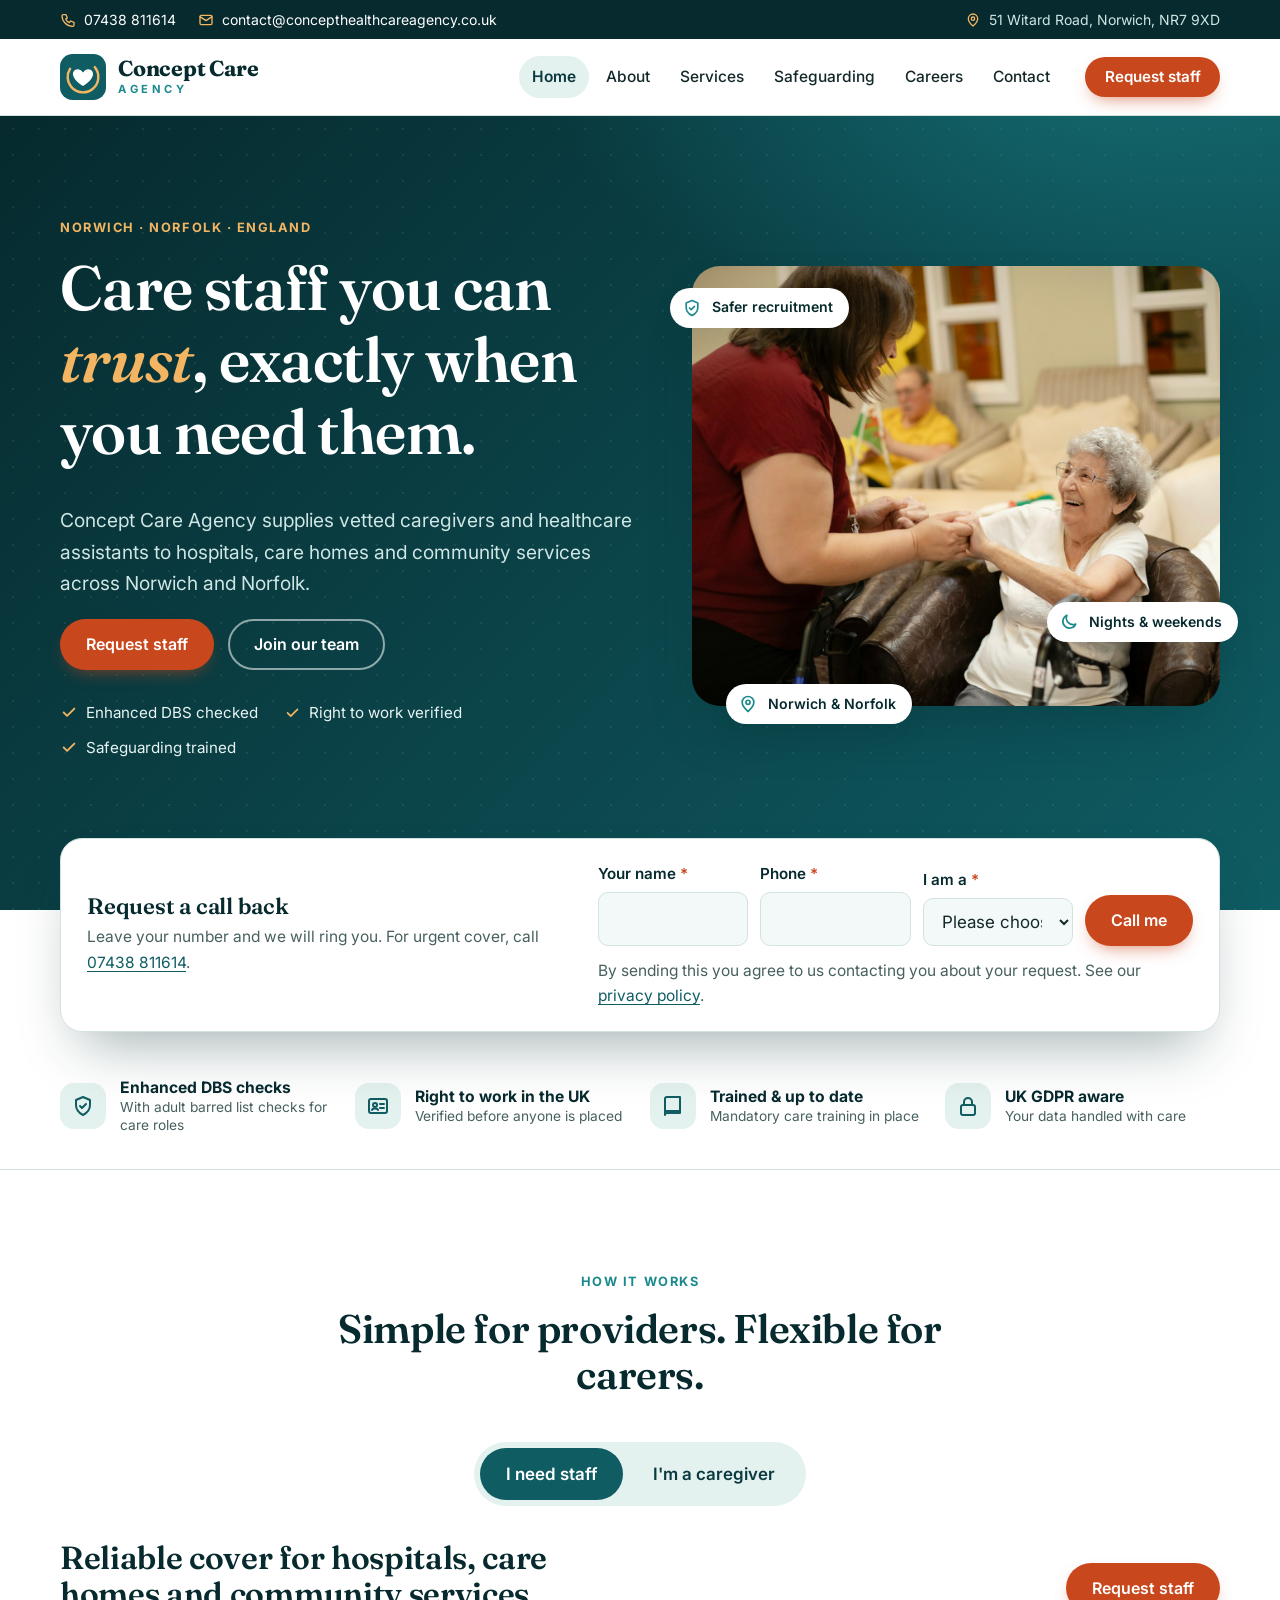
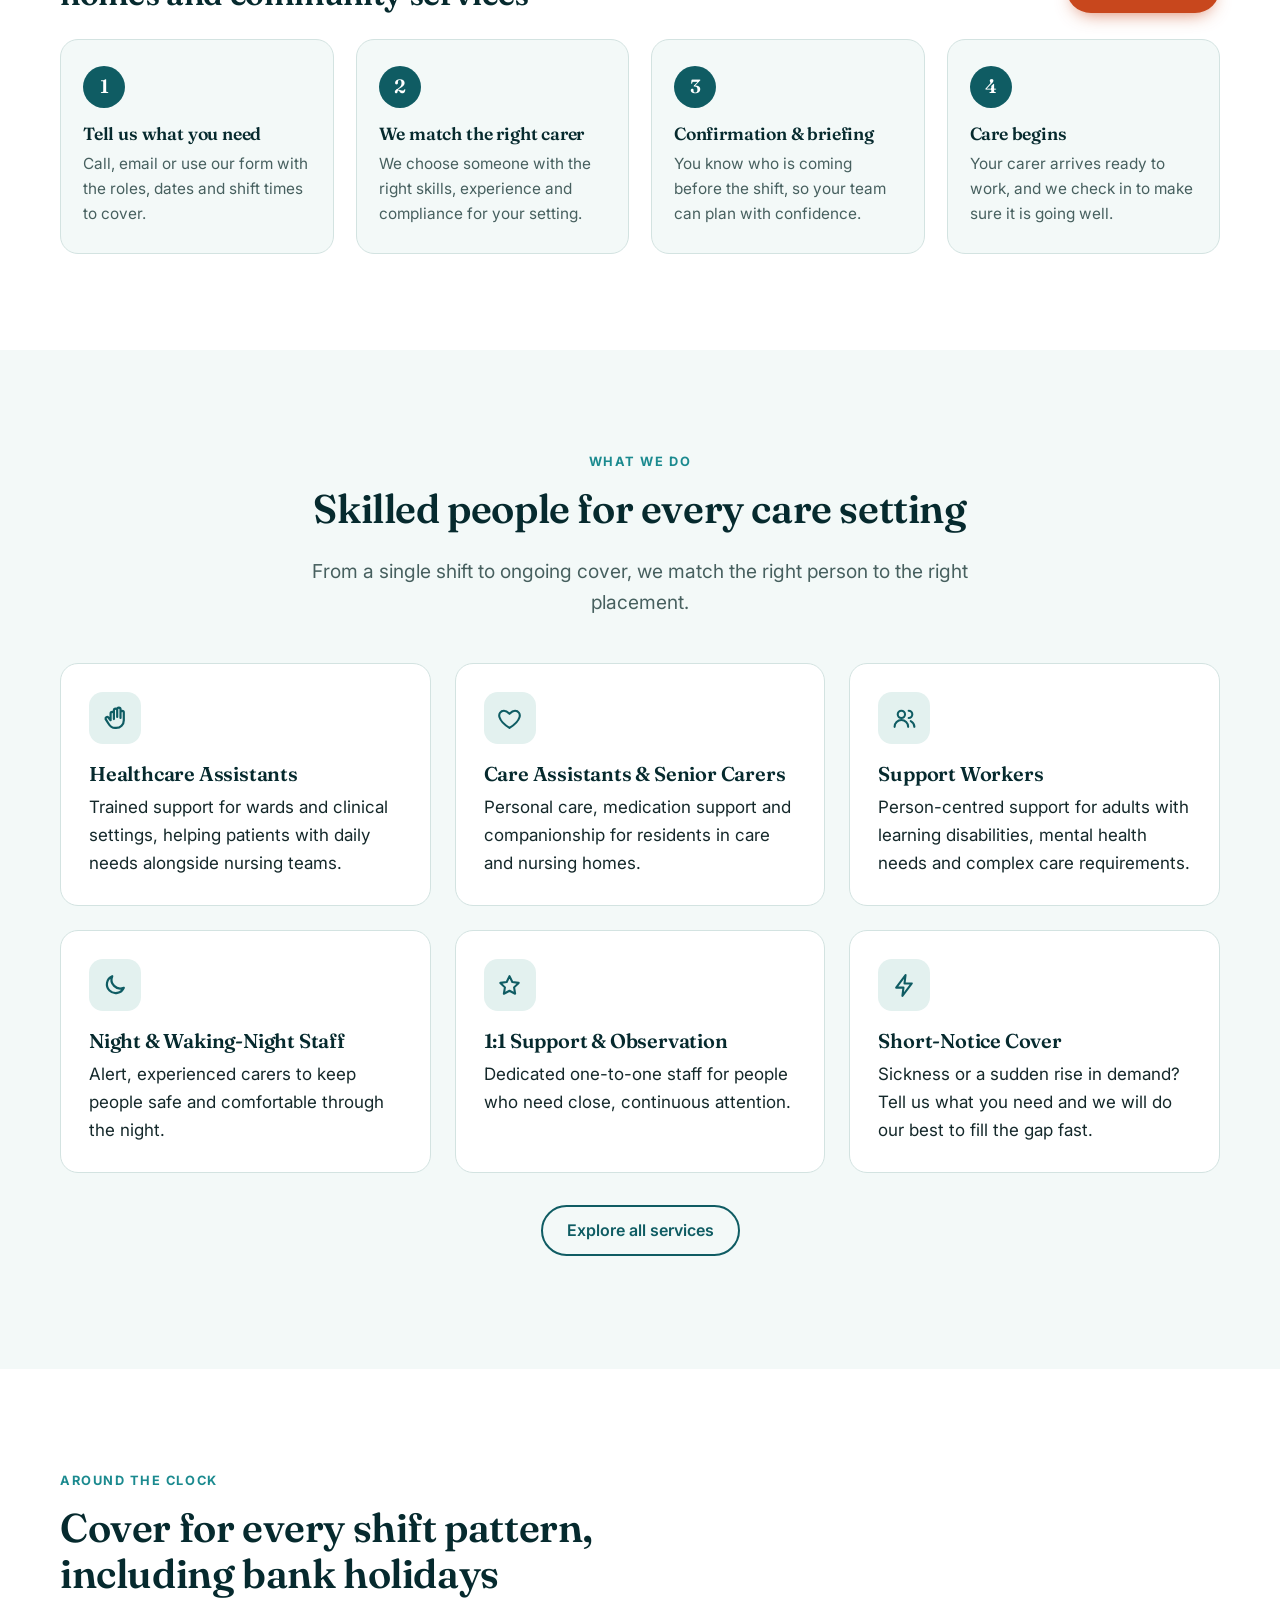
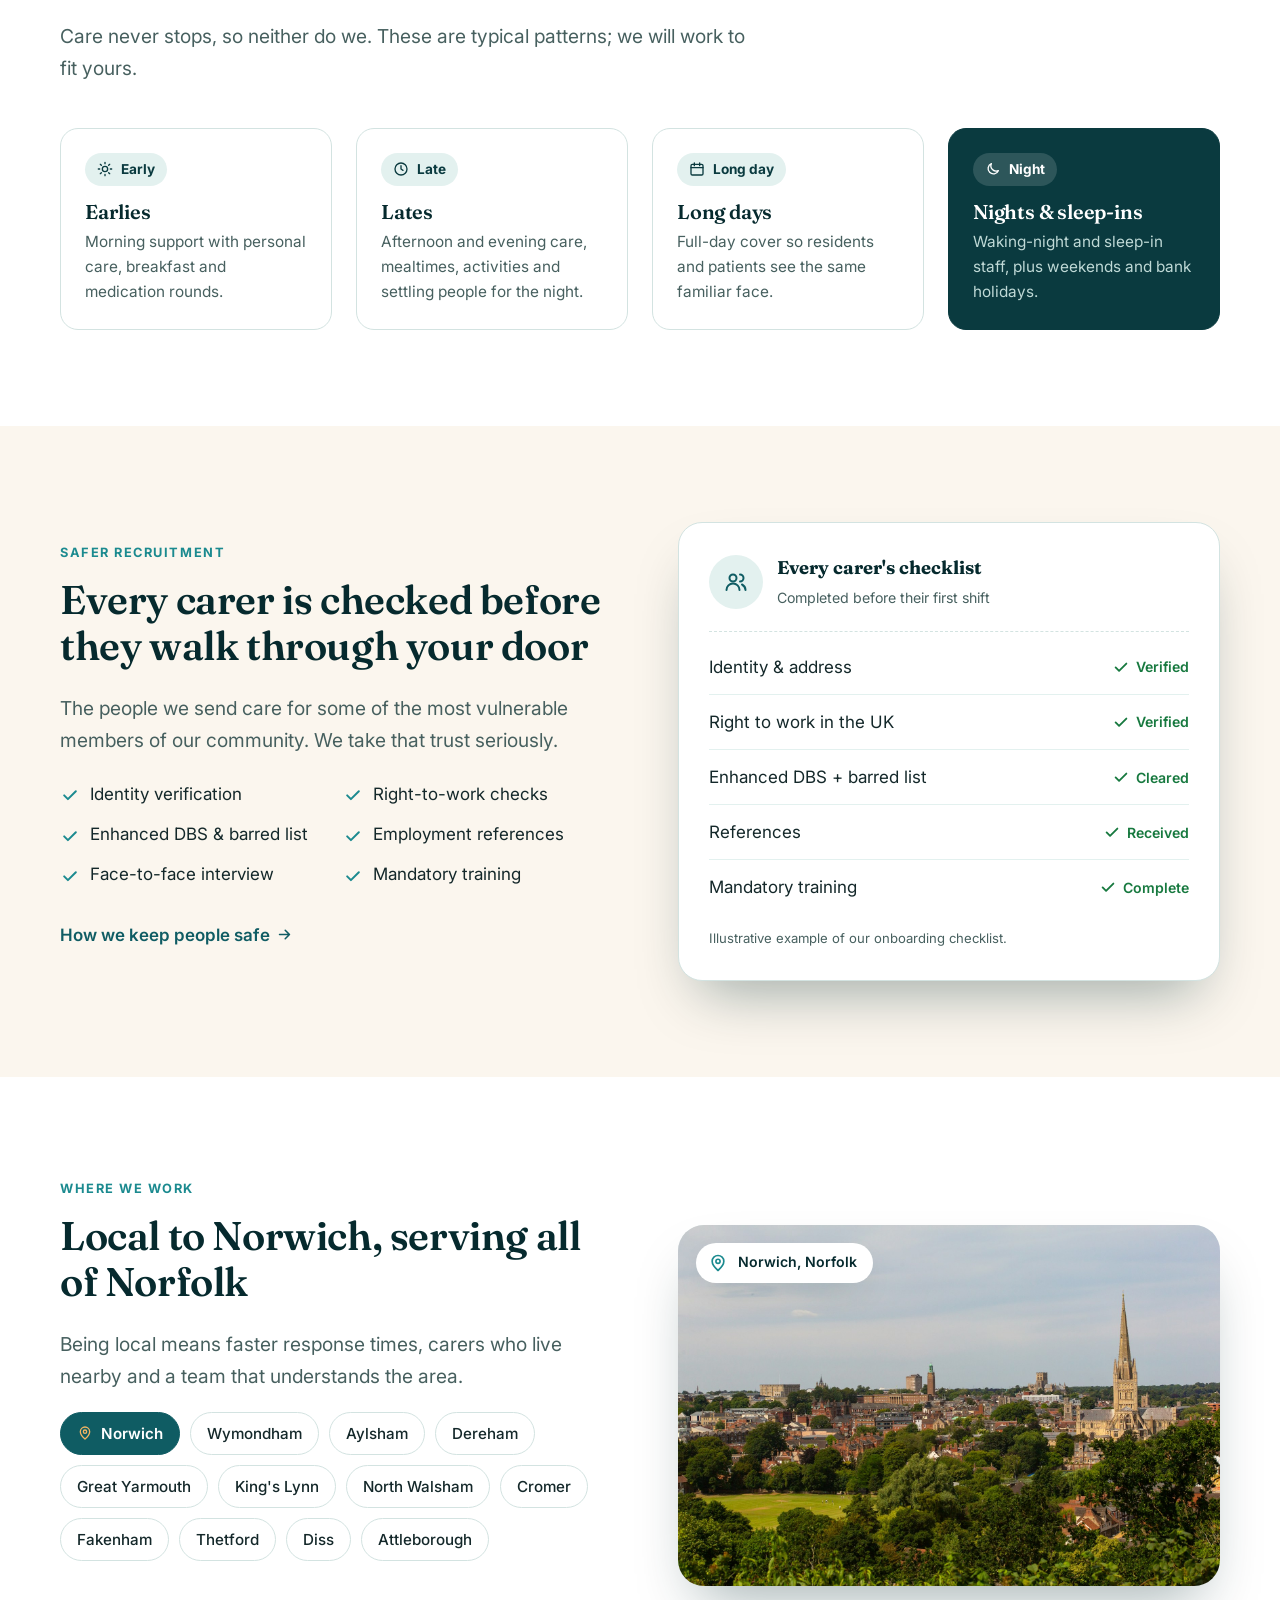
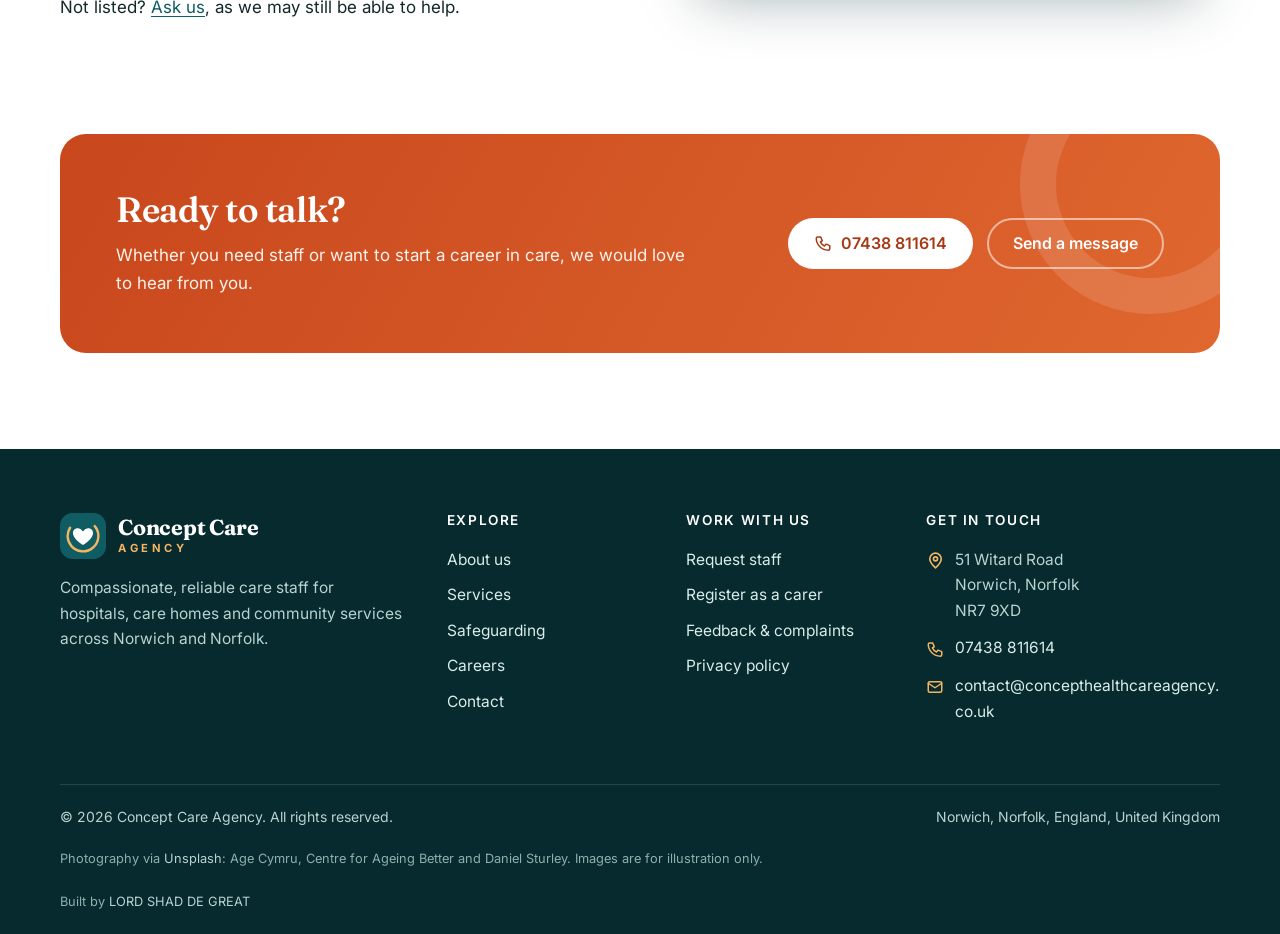
==== commit bf323994: "Add files via upload" ====
--- a/index.html
+++ b/index.html
@@ -326,6 +326,7 @@
         <span>Norwich, Norfolk, England, United Kingdom</span>
       </div>
       <p class="photo-credit">Photography via <a href="https://unsplash.com" rel="noopener">Unsplash</a>: Age Cymru, Centre for Ageing Better and Daniel Sturley. Images are for illustration only.</p>
+      <p class="photo-credit">Built by <a href="https://shadrach1-cpu.github.io/SHADRACH.DEV/" rel="noopener">LORD SHAD DE GREAT</a></p>
     </div>
   </footer>
 
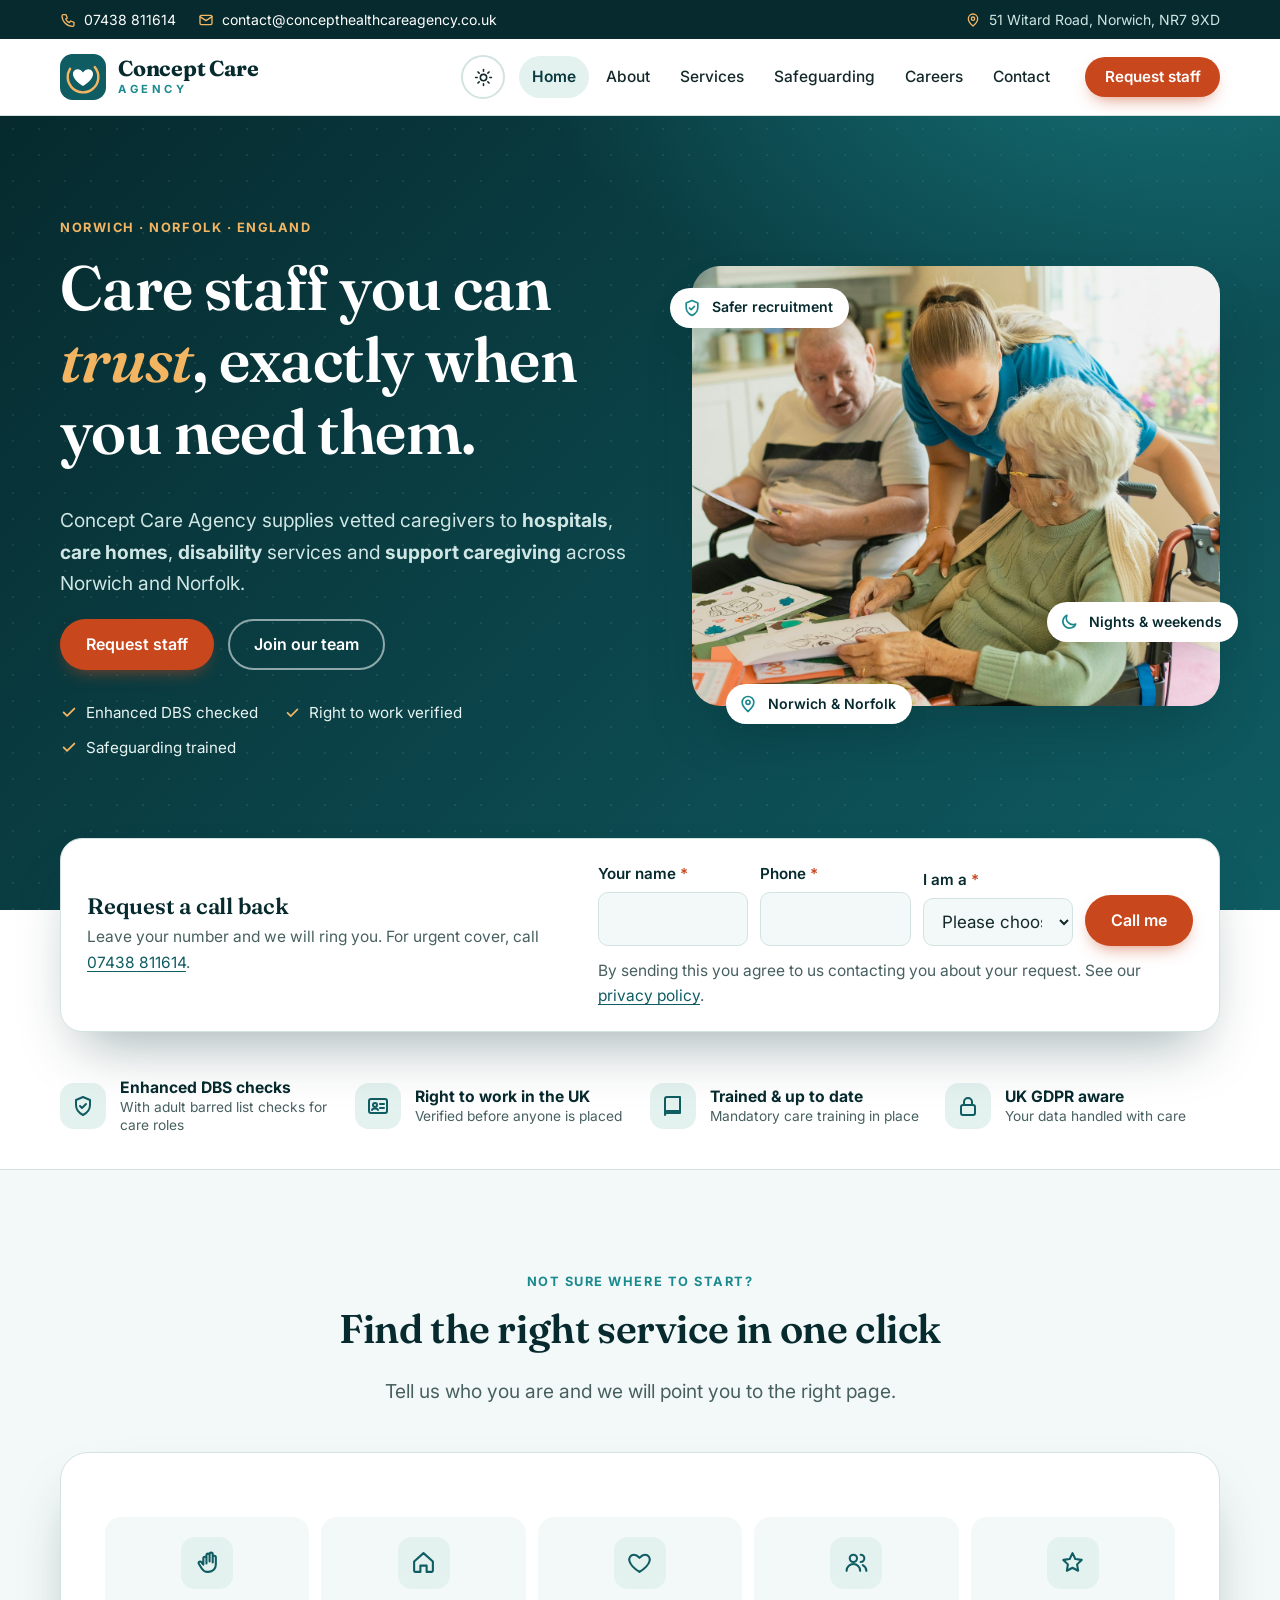
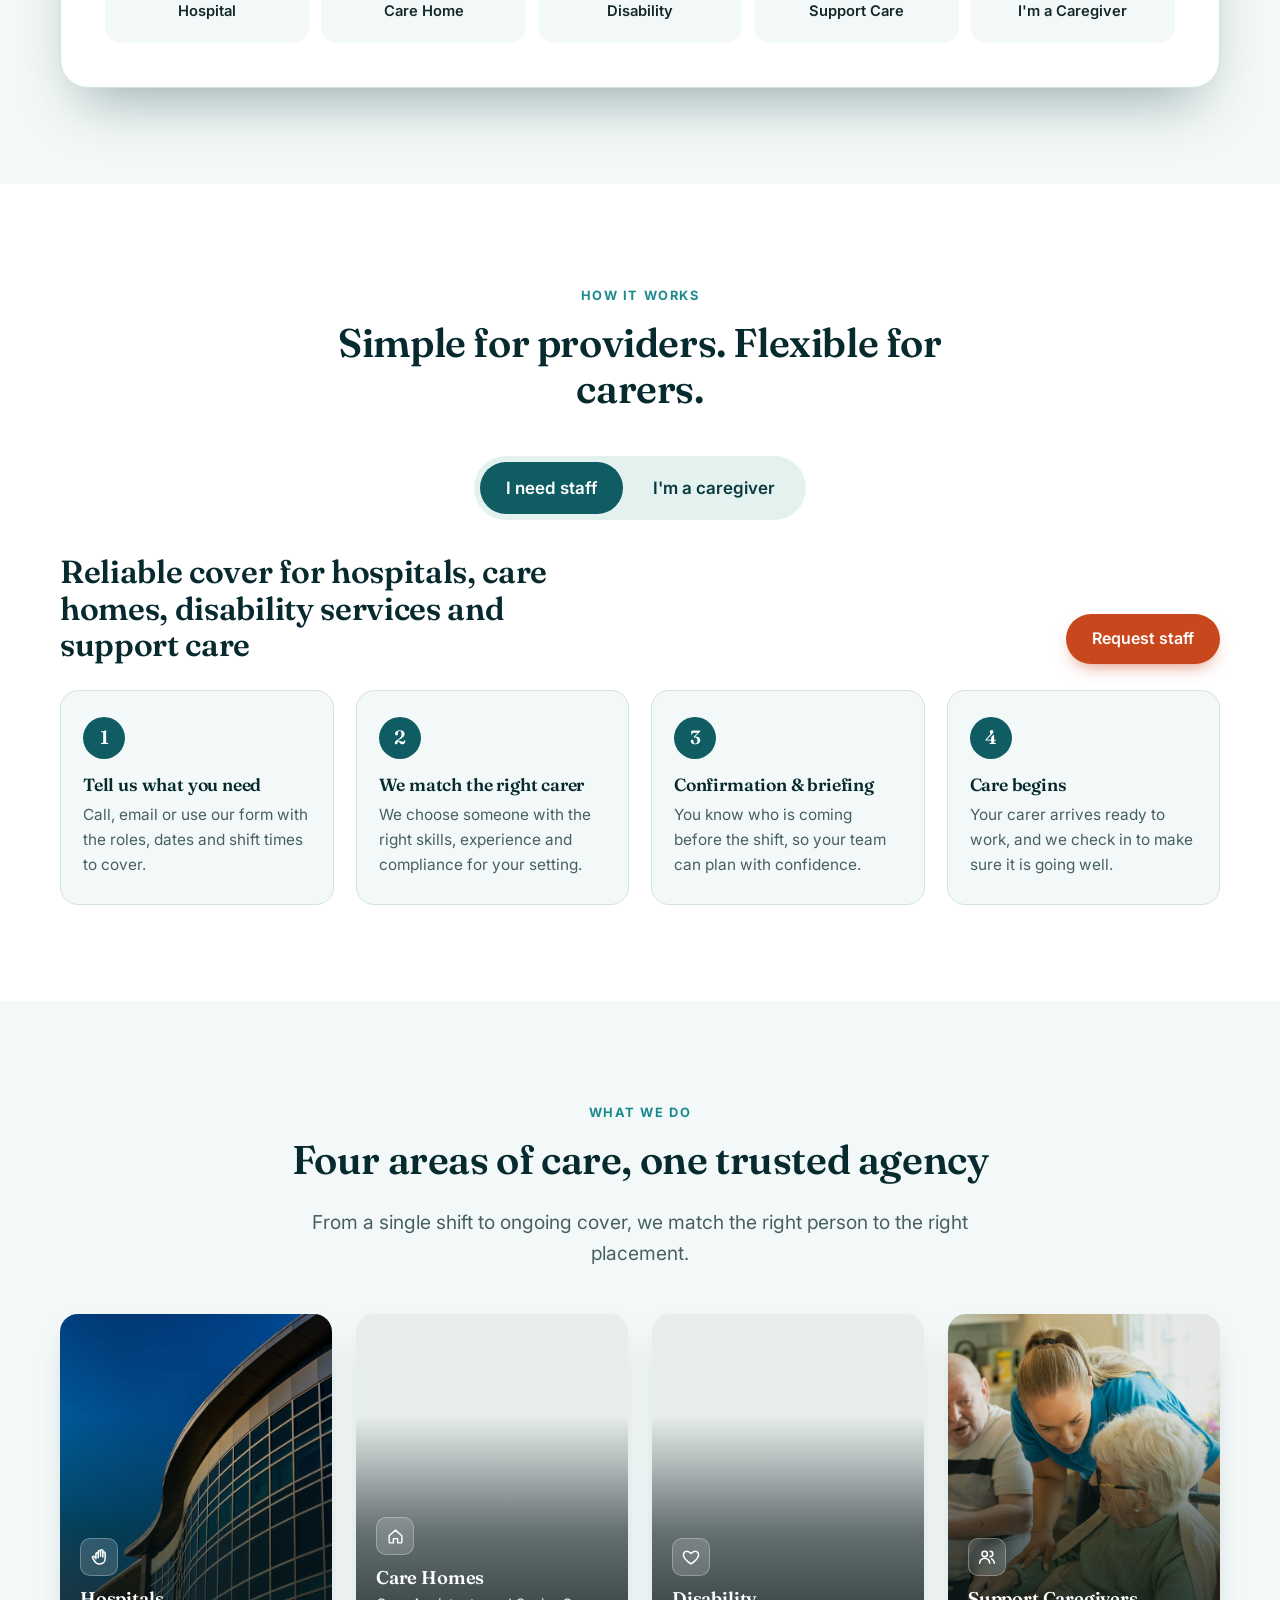
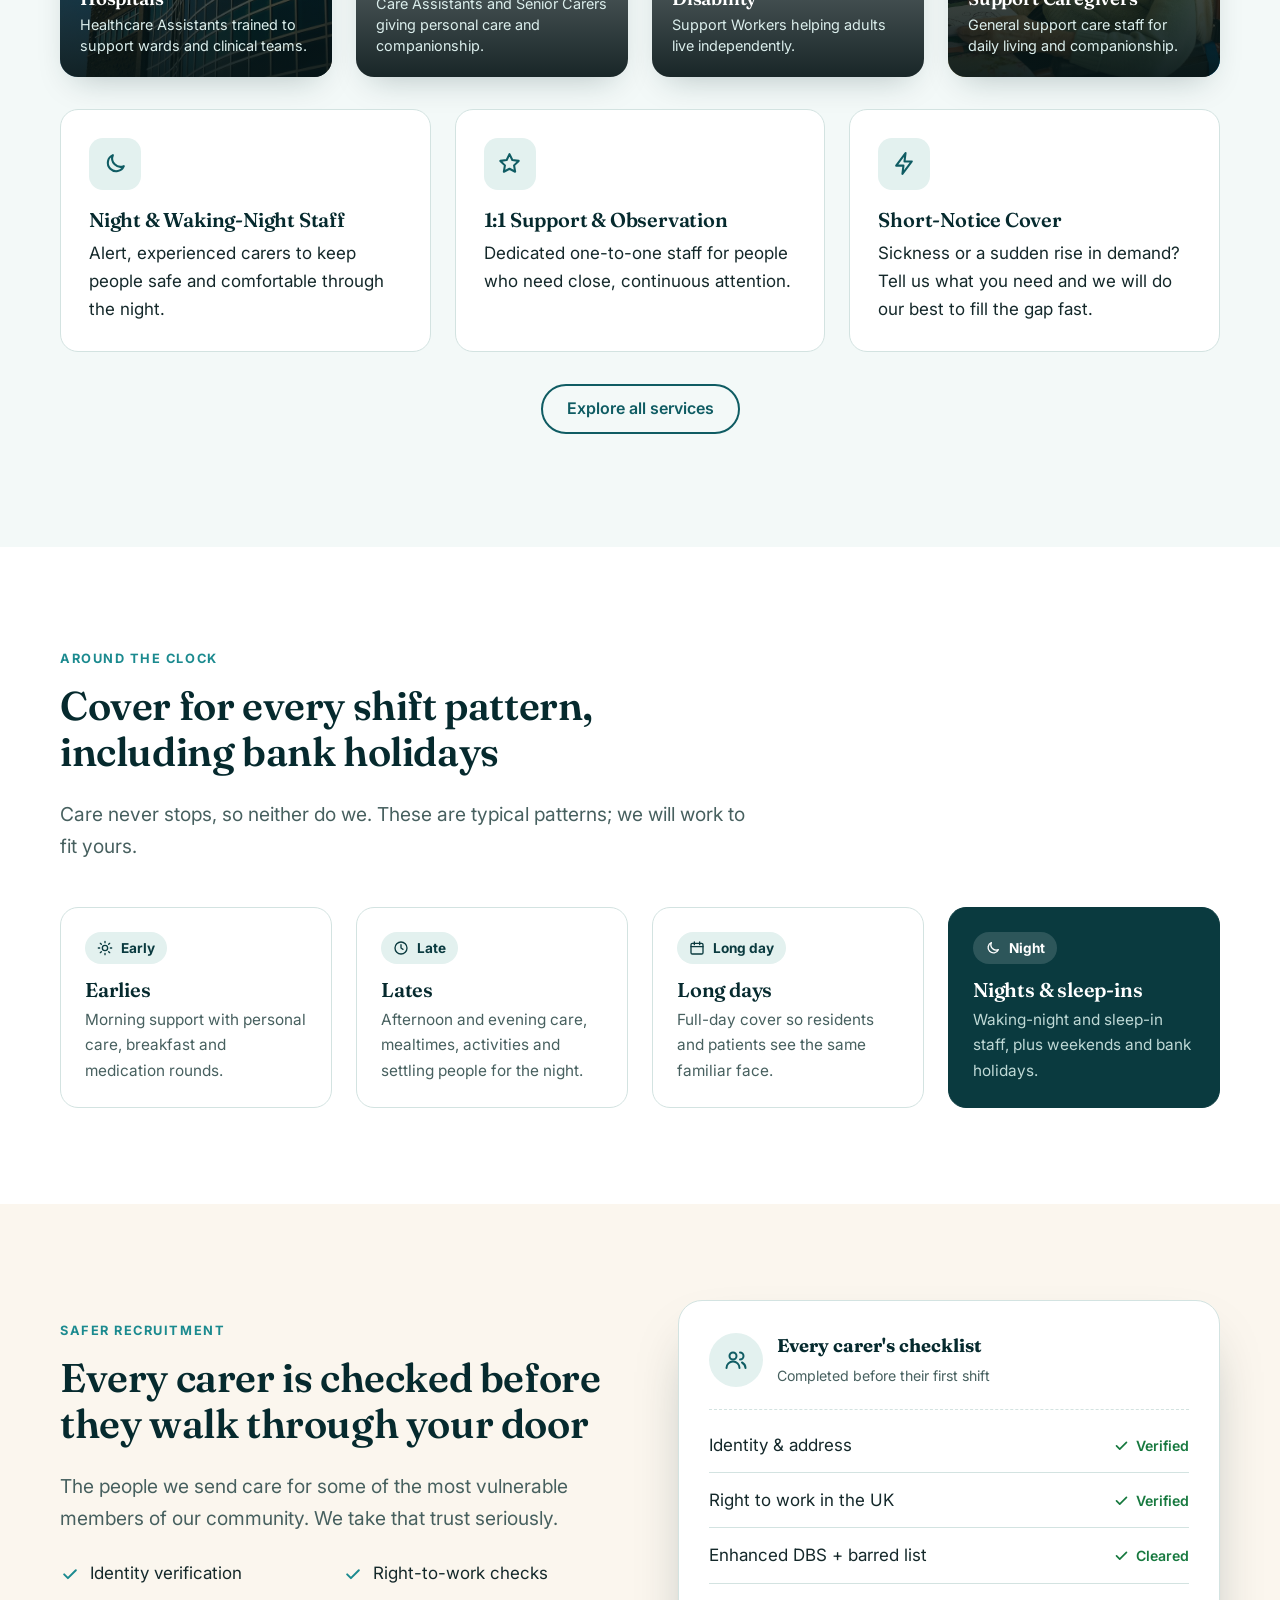
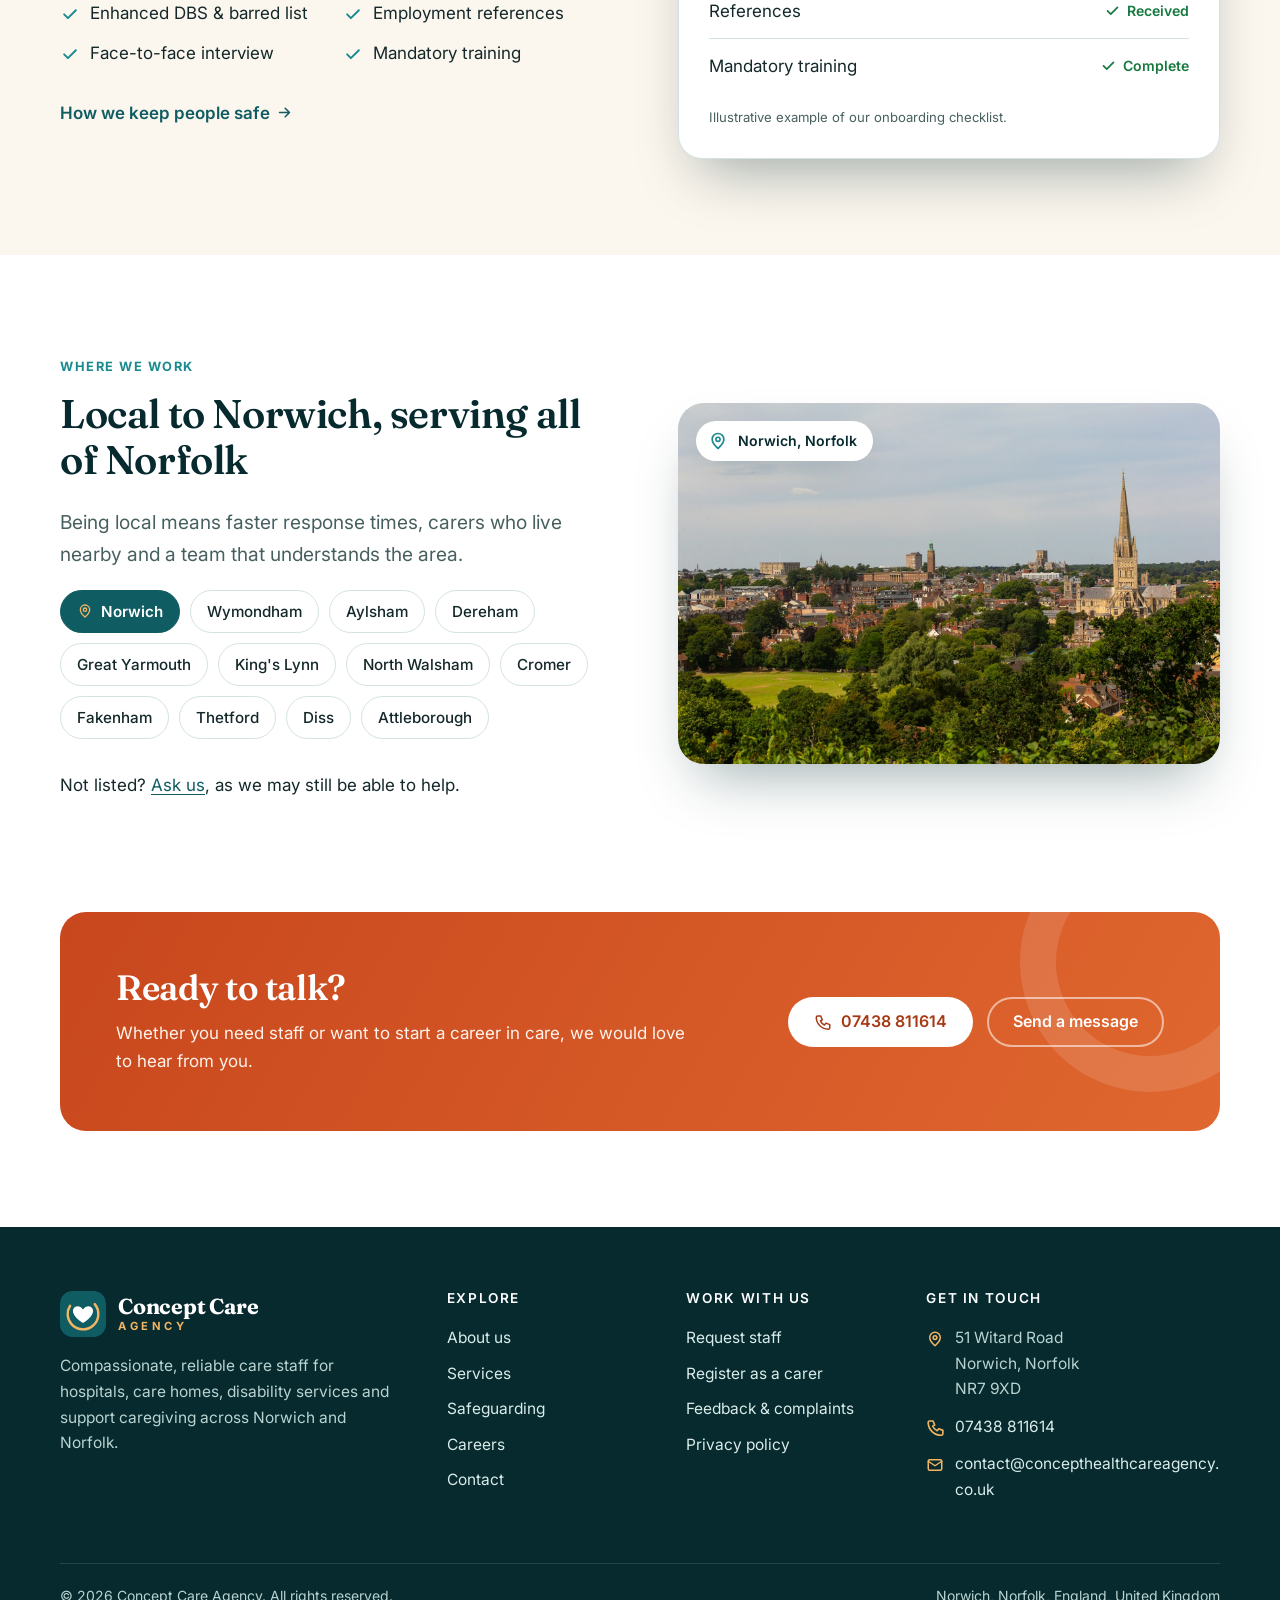
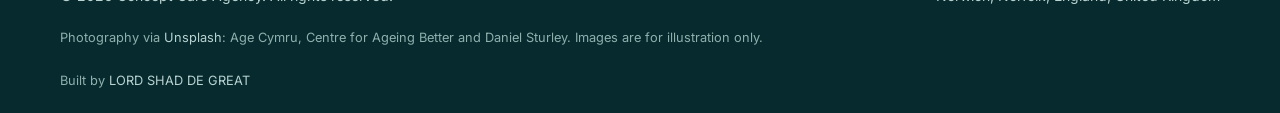
==== commit 74ae8207: "Add files via upload" ====
--- a/index.html
+++ b/index.html
@@ -2,28 +2,47 @@
 <html lang="en-GB">
 <head>
   <meta charset="utf-8">
+  <script>
+    // Apply a saved dark/light choice before first paint, so the page never flashes the wrong theme.
+    // With nothing saved, the CSS alone follows the visitor's system setting.
+    try {
+      var ccaTheme = localStorage.getItem("cca-theme");
+      if (ccaTheme === "dark" || ccaTheme === "light") document.documentElement.setAttribute("data-theme", ccaTheme);
+    } catch (e) {}
+    document.documentElement.className += " js";
+  </script>
   <meta name="viewport" content="width=device-width, initial-scale=1">
-  <title>Concept Care Agency | Care &amp; Healthcare Staffing in Norwich, Norfolk</title>
-  <meta name="description" content="Concept Care Agency supplies vetted caregivers and healthcare assistants to hospitals, care homes and community services across Norwich and Norfolk. Request staff or join our team.">
+  <title>Concept Care Agency | Hospitals, Care Homes, Disability &amp; Support Care Staffing</title>
+  <meta name="description" content="Concept Care Agency supplies vetted caregivers to hospitals, care homes, disability services and support care in Norwich and Norfolk. Request staff or join our team.">
   
   <meta name="theme-color" content="#0a3a3f">
+  <link rel="canonical" href="https://www.conceptcareagency.co.uk/">
+  <link rel="manifest" href="manifest.webmanifest">
+  <link rel="apple-touch-icon" href="assets/logo.svg">
   <meta property="og:type" content="website">
   <meta property="og:locale" content="en_GB">
   <meta property="og:site_name" content="Concept Care Agency">
-  <meta property="og:title" content="Concept Care Agency | Care &amp; Healthcare Staffing in Norwich, Norfolk">
-  <meta property="og:description" content="Concept Care Agency supplies vetted caregivers and healthcare assistants to hospitals, care homes and community services across Norwich and Norfolk. Request staff or join our team.">
+  <meta property="og:title" content="Concept Care Agency | Hospitals, Care Homes, Disability &amp; Support Care Staffing">
+  <meta property="og:description" content="Concept Care Agency supplies vetted caregivers to hospitals, care homes, disability services and support care in Norwich and Norfolk. Request staff or join our team.">
+  <meta property="og:image" content="assets/photos/home-hero.jpg">
+  <meta property="og:image:width" content="1600">
+  <meta property="og:image:height" content="1067">
+  <meta name="twitter:card" content="summary_large_image">
   <link rel="icon" href="assets/logo.svg" type="image/svg+xml">
   <link rel="preconnect" href="https://fonts.googleapis.com">
   <link rel="preconnect" href="https://fonts.gstatic.com" crossorigin>
   <link href="https://fonts.googleapis.com/css2?family=Fraunces:ital,opsz,wght@0,9..144,500;0,9..144,600;0,9..144,700;1,9..144,500&family=Inter:wght@400;500;600;700&display=swap" rel="stylesheet">
   <link rel="stylesheet" href="css/styles.css">
-  <script>document.documentElement.className += " js";</script>
   <script type="application/ld+json">
   {
     "@context": "https://schema.org",
     "@type": "EmploymentAgency",
+    "@id": "https://www.conceptcareagency.co.uk/#organization",
     "name": "Concept Care Agency",
-    "description": "Care and healthcare staffing agency supplying caregivers and healthcare assistants to hospitals and care homes in Norwich and Norfolk, England.",
+    "description": "Care staffing agency supplying caregivers to hospitals, care homes, disability services and support caregiving placements in Norwich and Norfolk, England.",
+    "url": "https://www.conceptcareagency.co.uk/",
+    "logo": "https://www.conceptcareagency.co.uk/assets/logo.svg",
+    "image": "https://www.conceptcareagency.co.uk/assets/photos/home-hero.jpg",
     "email": "contact@concepthealthcareagency.co.uk",
     "telephone": "+447438811614",
     "address": {
@@ -34,14 +53,18 @@
       "postalCode": "NR7 9XD",
       "addressCountry": "GB"
     },
+    "geo": { "@type": "GeoCoordinates", "latitude": 52.6415859, "longitude": 1.3370724 },
     "areaServed": [
       { "@type": "City", "name": "Norwich" },
       { "@type": "AdministrativeArea", "name": "Norfolk" }
-    ]
+    ],
+    "knowsAbout": ["Hospital staffing", "Care home staffing", "Disability support", "Support caregiving"]
   }
   </script>
+  
 </head>
 <body>
+  <div class="scroll-progress" id="scroll-progress" aria-hidden="true"></div>
   <a class="skip-link" href="#main">Skip to main content</a>
 
   <div class="topbar">
@@ -62,19 +85,25 @@
         <img src="assets/logo.svg" width="46" height="46" alt="">
         <span class="brand-text"><strong>Concept Care</strong><small>Agency</small></span>
       </a>
-      <button class="nav-toggle" aria-expanded="false" aria-controls="site-nav"><span class="sr-only">Menu</span><span class="bars"></span></button>
-      <nav id="site-nav" class="site-nav" aria-label="Main">
-        <ul>
-          <li><a href="index.html" aria-current="page">Home</a></li>
-          <li><a href="about.html">About</a></li>
-          <li><a href="services.html">Services</a></li>
-          <li><a href="safeguarding.html">Safeguarding</a></li>
-          <li><a href="careers.html">Careers</a></li>
-          <li><a href="contact.html">Contact</a></li>
-        </ul>
-        <a class="btn btn-outline btn-sm nav-phone" href="tel:+447438811614"><span class="icon i-phone" aria-hidden="true"></span>07438 811614</a>
-        <a class="btn btn-primary btn-sm" href="request-staff.html">Request staff</a>
-      </nav>
+      <div class="header-actions">
+        <button class="theme-toggle" id="theme-toggle" type="button" aria-pressed="false" aria-label="Switch to dark mode">
+          <span class="icon i-sun" aria-hidden="true"></span>
+          <span class="icon i-moon" aria-hidden="true"></span>
+        </button>
+        <button class="nav-toggle" aria-expanded="false" aria-controls="site-nav"><span class="sr-only">Menu</span><span class="bars"></span></button>
+        <nav id="site-nav" class="site-nav" aria-label="Main">
+          <ul>
+            <li><a href="index.html" aria-current="page">Home</a></li>
+            <li><a href="about.html">About</a></li>
+            <li><a href="services.html">Services</a></li>
+            <li><a href="safeguarding.html">Safeguarding</a></li>
+            <li><a href="careers.html">Careers</a></li>
+            <li><a href="contact.html">Contact</a></li>
+          </ul>
+          <a class="btn btn-outline btn-sm nav-phone" href="tel:+447438811614"><span class="icon i-phone" aria-hidden="true"></span>07438 811614</a>
+          <a class="btn btn-primary btn-sm" href="request-staff.html">Request staff</a>
+        </nav>
+      </div>
     </div>
   </header>
 
@@ -84,7 +113,7 @@
         <div>
           <span class="eyebrow">Norwich &middot; Norfolk &middot; England</span>
           <h1>Care staff you can <em>trust</em>, exactly when you need them.</h1>
-          <p class="lead">Concept Care Agency supplies vetted caregivers and healthcare assistants to hospitals, care homes and community services across Norwich and Norfolk.</p>
+          <p class="lead">Concept Care Agency supplies vetted caregivers to <strong>hospitals</strong>, <strong>care homes</strong>, <strong>disability</strong> services and <strong>support caregiving</strong> across Norwich and Norfolk.</p>
           <div class="btn-row">
             <a class="btn btn-primary" href="request-staff.html">Request staff</a>
             <a class="btn btn-ghost-light" href="careers.html">Join our team</a>
@@ -96,7 +125,7 @@
           </ul>
         </div>
         <div class="hero-art">
-          <img src="assets/photos/home-hero.jpg" width="1600" height="1067" fetchpriority="high" alt="A carer sharing a laugh while holding an older woman's hands">
+          <img src="assets/photos/home-hero.jpg" width="1600" height="1131" fetchpriority="high" alt="A carer helping two elderly friends with a craft activity at a bright kitchen table">
           <span class="chip chip-1"><span class="icon i-shield" aria-hidden="true"></span>Safer recruitment</span>
           <span class="chip chip-2"><span class="icon i-moon" aria-hidden="true"></span>Nights &amp; weekends</span>
           <span class="chip chip-3"><span class="icon i-pin" aria-hidden="true"></span>Norwich &amp; Norfolk</span>
@@ -143,6 +172,33 @@
       </div>
     </section>
 
+        <section class="section section-tint">
+      <div class="container">
+        <div class="section-head center">
+          <span class="eyebrow">Not sure where to start?</span>
+          <h2>Find the right service in one click</h2>
+          <p class="lead">Tell us who you are and we will point you to the right page.</p>
+        </div>
+        <div class="finder" data-finder>
+          <div class="finder-options" role="group" aria-label="Choose the area you need">
+            <button type="button" class="finder-option" data-key="hospital" aria-pressed="false"><span class="badge"><span class="icon i-hand" aria-hidden="true"></span></span><span>Hospital</span></button>
+            <button type="button" class="finder-option" data-key="carehome" aria-pressed="false"><span class="badge"><span class="icon i-home" aria-hidden="true"></span></span><span>Care Home</span></button>
+            <button type="button" class="finder-option" data-key="disability" aria-pressed="false"><span class="badge"><span class="icon i-heart" aria-hidden="true"></span></span><span>Disability</span></button>
+            <button type="button" class="finder-option" data-key="support" aria-pressed="false"><span class="badge"><span class="icon i-users" aria-hidden="true"></span></span><span>Support Care</span></button>
+            <button type="button" class="finder-option" data-key="caregiver" aria-pressed="false"><span class="badge"><span class="icon i-star" aria-hidden="true"></span></span><span>I'm a Caregiver</span></button>
+          </div>
+          <div class="finder-result" aria-live="polite">
+            <span class="badge"><span class="icon i-hand" aria-hidden="true"></span></span>
+            <div class="finder-result-text">
+              <h3>Your recommendation</h3>
+              <p>Choose an option above to see how we can help.</p>
+            </div>
+            <a class="btn btn-primary" href="services.html">See our services</a>
+          </div>
+        </div>
+      </div>
+    </section>
+
         <section class="section" id="how-it-works">
       <div class="container">
         <div class="section-head center">
@@ -157,7 +213,7 @@
 
           <div id="for-providers" class="tabpanel" role="tabpanel" aria-labelledby="tab-providers" style="text-align:left">
             <div class="tabpanel-head">
-              <h3>Reliable cover for hospitals, care homes and community services</h3>
+              <h3>Reliable cover for hospitals, care homes, disability services and support care</h3>
               <a class="btn btn-primary" href="request-staff.html">Request staff</a>
             </div>
             <ol class="steps">
@@ -188,13 +244,28 @@
       <div class="container">
         <div class="section-head center">
           <span class="eyebrow">What we do</span>
-          <h2>Skilled people for every care setting</h2>
+          <h2>Four areas of care, one trusted agency</h2>
           <p class="lead">From a single shift to ongoing cover, we match the right person to the right placement.</p>
         </div>
-        <div class="grid grid-3">
-          <article class="card reveal"><div class="badge"><span class="icon i-hand" aria-hidden="true"></span></div><h3>Healthcare Assistants</h3><p>Trained support for wards and clinical settings, helping patients with daily needs alongside nursing teams.</p></article>
-          <article class="card reveal"><div class="badge"><span class="icon i-heart" aria-hidden="true"></span></div><h3>Care Assistants &amp; Senior Carers</h3><p>Personal care, medication support and companionship for residents in care and nursing homes.</p></article>
-          <article class="card reveal"><div class="badge"><span class="icon i-users" aria-hidden="true"></span></div><h3>Support Workers</h3><p>Person-centred support for adults with learning disabilities, mental health needs and complex care requirements.</p></article>
+        <div class="grid grid-4">
+          <a class="photo-card reveal" href="services.html" aria-label="Hospitals — read about our hospital staffing">
+            <img src="assets/photos/services-hospital-building.jpg" width="1800" height="888" loading="lazy" decoding="async" alt="" style="object-position:50% 62%">
+            <span class="photo-card-body"><span class="badge-sm"><span class="icon i-hand" aria-hidden="true"></span></span><h3>Hospitals</h3><p>Healthcare Assistants trained to support wards and clinical teams.</p></span>
+          </a>
+          <a class="photo-card reveal" href="services.html" aria-label="Care Homes — read about our care home staffing">
+            <img src="assets/photos/about-carer.jpg" width="1600" height="1067" loading="lazy" decoding="async" alt="" style="object-position:70% 48%">
+            <span class="photo-card-body"><span class="badge-sm"><span class="icon i-home" aria-hidden="true"></span></span><h3>Care Homes</h3><p>Care Assistants and Senior Carers giving personal care and companionship.</p></span>
+          </a>
+          <a class="photo-card reveal" href="services.html" aria-label="Disability — read about our disability support staffing">
+            <img src="assets/photos/services-activity.jpg" width="1600" height="1131" loading="lazy" decoding="async" alt="" style="object-position:50% 25%">
+            <span class="photo-card-body"><span class="badge-sm"><span class="icon i-heart" aria-hidden="true"></span></span><h3>Disability</h3><p>Support Workers helping adults live independently.</p></span>
+          </a>
+          <a class="photo-card reveal" href="services.html" aria-label="Support Caregivers — read about our support caregiving staffing">
+            <img src="assets/photos/home-hero.jpg" width="1600" height="1131" loading="lazy" decoding="async" alt="" style="object-position:62% 25%">
+            <span class="photo-card-body"><span class="badge-sm"><span class="icon i-users" aria-hidden="true"></span></span><h3>Support Caregivers</h3><p>General support care staff for daily living and companionship.</p></span>
+          </a>
+        </div>
+        <div class="grid grid-3 mt-32">
           <article class="card reveal"><div class="badge"><span class="icon i-moon" aria-hidden="true"></span></div><h3>Night &amp; Waking-Night Staff</h3><p>Alert, experienced carers to keep people safe and comfortable through the night.</p></article>
           <article class="card reveal"><div class="badge"><span class="icon i-star" aria-hidden="true"></span></div><h3>1:1 Support &amp; Observation</h3><p>Dedicated one-to-one staff for people who need close, continuous attention.</p></article>
           <article class="card reveal"><div class="badge"><span class="icon i-bolt" aria-hidden="true"></span></div><h3>Short-Notice Cover</h3><p>Sickness or a sudden rise in demand? Tell us what you need and we will do our best to fill the gap fast.</p></article>
@@ -293,7 +364,7 @@
       <div class="footer-grid">
         <div>
           <a class="brand" href="index.html"><img src="assets/logo.svg" width="46" height="46" alt=""><span class="brand-text"><strong>Concept Care</strong><small>Agency</small></span></a>
-          <p>Compassionate, reliable care staff for hospitals, care homes and community services across Norwich and Norfolk.</p>
+          <p>Compassionate, reliable care staff for hospitals, care homes, disability services and support caregiving across Norwich and Norfolk.</p>
         </div>
         <div>
           <h3>Explore</h3>
@@ -336,6 +407,10 @@
     <a class="btn btn-primary btn-sm" href="request-staff.html">Request staff</a>
   </div>
 
+  <button class="back-to-top" id="back-to-top" type="button" aria-label="Back to top">
+    <span class="icon i-arrow-up" aria-hidden="true"></span>
+  </button>
+
   <script src="js/config.js"></script>
   <script src="js/main.js"></script>
 </body>
--- a/css/styles.css
+++ b/css/styles.css
@@ -7,6 +7,11 @@
   --teal-500: #1b8a8f;
   --teal-300: #7cc4c0;
   --mint-100: #e3f1ef;
+  /* --mint-50, --sand, --surface, --bg, --line, --ink, --muted, --heading, --link*
+     are theme tokens: redefined below for dark mode. --mint-100 and the brand
+     teal/amber/cta colours stay constant in both themes (used for fixed-light
+     accent chips/badges/buttons that always sit on their own colour, never on
+     the page background). */
   --mint-50: #f3f9f8;
   --sand: #fbf6ee;
   --amber: #f3b562;
@@ -15,8 +20,14 @@
   --whatsapp: #17793f;
   --ink: #14282a;
   --muted: #47605f;
+  --heading: var(--teal-950);
   --line: #d3e3e1;
   --white: #fff;
+  --surface: #fff;
+  --bg: #fff;
+  --header-bg: rgba(255, 255, 255, .96);
+  --link: var(--teal-700);
+  --link-hover: var(--teal-900);
   --radius: 18px;
   --radius-sm: 10px;
   --shadow: 0 14px 34px -14px rgba(6, 42, 46, .28);
@@ -25,18 +36,53 @@
   --font-head: "Fraunces", Georgia, "Times New Roman", serif;
 }
 
+/* Dark mode: follows the OS by default, or a manual choice saved by the toggle
+   (data-theme="dark"/"light" set on <html> before paint, see js/main.js). */
+@media (prefers-color-scheme: dark) {
+  :root:not([data-theme="light"]) {
+    --mint-50: #102220;
+    --sand: #16211c;
+    --ink: #e9f5f2;
+    --muted: #a9c9c5;
+    --heading: #f2faf8;
+    --line: #22403c;
+    --surface: #12211f;
+    --bg: #0b1817;
+    --header-bg: rgba(10, 20, 19, .88);
+    --link: var(--teal-300);
+    --link-hover: #ffffff;
+  }
+}
+:root[data-theme="dark"] {
+  --mint-50: #102220;
+  --sand: #16211c;
+  --ink: #e9f5f2;
+  --muted: #a9c9c5;
+  --heading: #f2faf8;
+  --line: #22403c;
+  --surface: #12211f;
+  --bg: #0b1817;
+  --header-bg: rgba(10, 20, 19, .88);
+  --link: var(--teal-300);
+  --link-hover: #ffffff;
+}
+
 *, *::before, *::after { box-sizing: border-box; }
-html { scroll-behavior: smooth; -webkit-text-size-adjust: 100%; scroll-padding-top: 96px; }
-body { margin: 0; font-family: var(--font-body); font-size: 1.0625rem; line-height: 1.65; color: var(--ink); background: var(--white); }
+/* background-color is set on both html and body (not just body) so the page background
+   never propagates to the viewport/canvas in a way that stops body's own background from
+   tracking --bg live when the theme is switched. */
+html { scroll-behavior: smooth; -webkit-text-size-adjust: 100%; scroll-padding-top: 96px; color-scheme: light; background-color: var(--bg); }
+html[data-theme="dark"] { color-scheme: dark; }
+body { margin: 0; font-family: var(--font-body); font-size: 1.0625rem; line-height: 1.65; color: var(--ink); background-color: var(--bg); transition: background-color .25s ease, color .25s ease; }
 img, svg { max-width: 100%; display: block; }
-a { color: var(--teal-700); text-underline-offset: 3px; }
-a:hover { color: var(--teal-900); }
+a { color: var(--link); text-underline-offset: 3px; }
+a:hover { color: var(--link-hover); }
 :focus-visible { outline: 3px solid var(--amber); outline-offset: 3px; border-radius: 4px; }
 .sr-only { position: absolute; width: 1px; height: 1px; overflow: hidden; clip: rect(0 0 0 0); white-space: nowrap; }
-.skip-link { position: absolute; left: 12px; top: -60px; background: #fff; color: var(--ink); padding: 10px 16px; border-radius: 8px; z-index: 200; }
+.skip-link { position: absolute; left: 12px; top: -60px; background: var(--surface); color: var(--ink); padding: 10px 16px; border-radius: 8px; z-index: 200; }
 .skip-link:focus { top: 12px; }
 
-h1, h2, h3, h4 { font-family: var(--font-head); line-height: 1.15; color: var(--teal-950); margin: 0 0 .6em; font-weight: 600; letter-spacing: -.01em; }
+h1, h2, h3, h4 { font-family: var(--font-head); line-height: 1.15; color: var(--heading); margin: 0 0 .6em; font-weight: 600; letter-spacing: -.01em; }
 h1 { font-size: clamp(2.4rem, 5.6vw, 3.9rem); }
 h2 { font-size: clamp(1.8rem, 3.6vw, 2.5rem); }
 h3 { font-size: 1.25rem; }
@@ -79,12 +125,17 @@
 .i-id { --i: url("data:image/svg+xml,%3Csvg xmlns='http://www.w3.org/2000/svg' viewBox='0 0 24 24' fill='none' stroke='%23000' stroke-width='2' stroke-linecap='round' stroke-linejoin='round'%3E%3Crect x='3' y='5' width='18' height='14' rx='2'/%3E%3Ccircle cx='9' cy='11' r='2'/%3E%3Cpath d='M6 16c.5-2 5.500-2 6 0M14 10h4M14 14h4'/%3E%3C/svg%3E"); }
 .i-book { --i: url("data:image/svg+xml,%3Csvg xmlns='http://www.w3.org/2000/svg' viewBox='0 0 24 24' fill='none' stroke='%23000' stroke-width='2' stroke-linecap='round' stroke-linejoin='round'%3E%3Cpath d='M4 5a2 2 0 012-2h13v16H6a2 2 0 00-2 2z'/%3E%3Cpath d='M4 19a2 2 0 012-2h13'/%3E%3C/svg%3E"); }
 .i-lock { --i: url("data:image/svg+xml,%3Csvg xmlns='http://www.w3.org/2000/svg' viewBox='0 0 24 24' fill='none' stroke='%23000' stroke-width='2' stroke-linecap='round' stroke-linejoin='round'%3E%3Crect x='5' y='11' width='14' height='10' rx='2'/%3E%3Cpath d='M8 11V8a4 4 0 018 0v3'/%3E%3C/svg%3E"); }
+.i-search { --i: url("data:image/svg+xml,%3Csvg xmlns='http://www.w3.org/2000/svg' viewBox='0 0 24 24' fill='none' stroke='%23000' stroke-width='2' stroke-linecap='round' stroke-linejoin='round'%3E%3Ccircle cx='11' cy='11' r='7'/%3E%3Cpath d='M21 21l-4.300-4.300'/%3E%3C/svg%3E"); }
+.i-arrow-up { --i: url("data:image/svg+xml,%3Csvg xmlns='http://www.w3.org/2000/svg' viewBox='0 0 24 24' fill='none' stroke='%23000' stroke-width='2.2' stroke-linecap='round' stroke-linejoin='round'%3E%3Cpath d='M12 19V5M6 11l6-6 6 6'/%3E%3C/svg%3E"); }
+.i-close { --i: url("data:image/svg+xml,%3Csvg xmlns='http://www.w3.org/2000/svg' viewBox='0 0 24 24' fill='none' stroke='%23000' stroke-width='2.2' stroke-linecap='round' stroke-linejoin='round'%3E%3Cpath d='M6 6l12 12M18 6L6 18'/%3E%3C/svg%3E"); }
 
 /* Buttons */
 .btn { display: inline-flex; align-items: center; justify-content: center; gap: .55em; padding: .85em 1.5em; border-radius: 999px; font: inherit; font-weight: 600; font-size: 1rem; text-decoration: none; border: 2px solid transparent; cursor: pointer; transition: transform .15s ease, background-color .15s ease, color .15s ease, border-color .15s ease, box-shadow .15s ease; line-height: 1.2; }
 .btn:hover { transform: translateY(-1px); }
 .btn .icon { width: 1.15em; height: 1.15em; }
-.btn-primary { background: var(--cta); color: #fff; box-shadow: 0 8px 18px -8px rgba(200,71,29,.7); }
+.btn-primary { background: var(--cta); color: #fff; box-shadow: 0 8px 18px -8px rgba(200,71,29,.7); position: relative; overflow: hidden; }
+.btn-primary::after { content: ""; position: absolute; inset: 0; background: linear-gradient(115deg, transparent 20%, rgba(255,255,255,.35) 40%, transparent 60%); transform: translateX(-120%); transition: transform .5s ease; }
+.btn-primary:hover::after { transform: translateX(120%); }
 .btn-primary:hover { background: var(--cta-dark); color: #fff; }
 .btn-outline { border-color: var(--teal-700); color: var(--teal-700); background: transparent; }
 .btn-outline:hover { background: var(--teal-700); color: #fff; }
@@ -110,10 +161,11 @@
 .topbar .item { display: inline-flex; align-items: center; gap: 8px; }
 .topbar .icon { width: 1rem; height: 1rem; color: var(--amber); }
 
-.site-header { position: sticky; top: 0; z-index: 90; background: rgba(255,255,255,.96); backdrop-filter: blur(10px); border-bottom: 1px solid var(--line); transition: box-shadow .2s; }
+.site-header { position: sticky; top: 0; z-index: 90; background: var(--header-bg); backdrop-filter: blur(10px); border-bottom: 1px solid var(--line); transition: box-shadow .2s, background-color .25s; }
 .site-header.scrolled { box-shadow: 0 10px 26px -18px rgba(6,42,46,.5); }
 .header-inner { display: flex; align-items: center; justify-content: space-between; gap: 20px; min-height: 76px; }
-.brand { display: flex; align-items: center; gap: 12px; text-decoration: none; color: var(--teal-950); }
+.header-actions { display: flex; align-items: center; gap: 14px; }
+.brand { display: flex; align-items: center; gap: 12px; text-decoration: none; color: var(--heading); }
 .brand img { width: 46px; height: 46px; }
 .brand-text { display: flex; flex-direction: column; line-height: 1.05; }
 .brand-text strong { font-family: var(--font-head); font-size: 1.35rem; font-weight: 700; letter-spacing: -.01em; }
@@ -127,13 +179,25 @@
 .nav-phone { display: none; }
 
 .nav-toggle { display: none; background: none; border: 2px solid var(--line); border-radius: 10px; width: 48px; height: 48px; cursor: pointer; padding: 0; position: relative; }
-.nav-toggle .bars, .nav-toggle .bars::before, .nav-toggle .bars::after { content: ""; position: absolute; left: 12px; width: 20px; height: 2px; background: var(--teal-950); border-radius: 2px; transition: transform .2s, opacity .2s; }
+.nav-toggle .bars, .nav-toggle .bars::before, .nav-toggle .bars::after { content: ""; position: absolute; left: 12px; width: 20px; height: 2px; background: var(--ink); border-radius: 2px; transition: transform .2s, opacity .2s; }
 .nav-toggle .bars { top: 21px; }
 .nav-toggle .bars::before { top: -6px; left: 0; }
 .nav-toggle .bars::after { top: 6px; left: 0; }
 .nav-toggle[aria-expanded="true"] .bars { background: transparent; }
 .nav-toggle[aria-expanded="true"] .bars::before { transform: translateY(6px) rotate(45deg); }
 .nav-toggle[aria-expanded="true"] .bars::after { transform: translateY(-6px) rotate(-45deg); }
+
+.theme-toggle { flex: none; display: grid; place-items: center; width: 44px; height: 44px; border-radius: 50%; border: 2px solid var(--line); background: transparent; color: var(--ink); cursor: pointer; padding: 0; position: relative; }
+.theme-toggle:hover { border-color: var(--teal-500); color: var(--teal-500); }
+.theme-toggle .icon { width: 1.2rem; height: 1.2rem; position: absolute; transition: transform .35s ease, opacity .25s ease; }
+.theme-toggle .i-sun { opacity: 1; transform: scale(1) rotate(0deg); }
+.theme-toggle .i-moon { opacity: 0; transform: scale(.4) rotate(-90deg); }
+:root[data-theme="dark"] .theme-toggle .i-sun { opacity: 0; transform: scale(.4) rotate(90deg); }
+:root[data-theme="dark"] .theme-toggle .i-moon { opacity: 1; transform: scale(1) rotate(0deg); }
+@media (prefers-color-scheme: dark) {
+  :root:not([data-theme="light"]) .theme-toggle .i-sun { opacity: 0; transform: scale(.4) rotate(90deg); }
+  :root:not([data-theme="light"]) .theme-toggle .i-moon { opacity: 1; transform: scale(1) rotate(0deg); }
+}
 
 /* Hero */
 .hero { position: relative; overflow: hidden; color: #e8f4f2; background: radial-gradient(1000px 520px at 88% -10%, rgba(27,138,143,.6), transparent 60%), radial-gradient(rgba(255,255,255,.07) 1.5px, transparent 1.5px) 0 0 / 26px 26px, linear-gradient(135deg, var(--teal-950), var(--teal-700)); padding: clamp(48px, 8vw, 96px) 0 clamp(110px, 12vw, 150px); }
@@ -175,7 +239,7 @@
 
 /* Call-back bar (overlaps hero) */
 .callback-wrap { position: relative; z-index: 3; margin-top: -72px; }
-.callback { background: #fff; border-radius: 22px; box-shadow: var(--shadow-lg); padding: 22px 26px; border: 1px solid var(--line); display: grid; grid-template-columns: .9fr 1.1fr; gap: 24px; align-items: center; }
+.callback { background: var(--surface); border-radius: 22px; box-shadow: var(--shadow-lg); padding: 22px 26px; border: 1px solid var(--line); display: grid; grid-template-columns: .9fr 1.1fr; gap: 24px; align-items: center; }
 .callback h2 { font-size: 1.4rem; margin: 0 0 4px; }
 .callback p { margin: 0; color: var(--muted); font-size: .97rem; }
 .callback form { display: grid; grid-template-columns: 1fr 1fr 1fr auto; gap: 12px; align-items: end; }
@@ -186,6 +250,8 @@
 .page-hero { background: radial-gradient(rgba(255,255,255,.07) 1.5px, transparent 1.5px) 0 0 / 26px 26px, linear-gradient(135deg, var(--teal-950), var(--teal-700)); color: #dcefed; padding: clamp(44px, 7vw, 84px) 0; position: relative; overflow: hidden; }
 .page-hero::after { content: ""; position: absolute; width: 380px; height: 380px; border-radius: 50%; right: -120px; top: -160px; border: 44px solid rgba(243,181,98,.15); }
 .page-hero .container { position: relative; z-index: 1; }
+.wave-divider { position: absolute; left: 0; right: 0; bottom: -1px; width: 100%; height: 44px; z-index: 1; }
+.wave-divider path { fill: var(--bg); }
 .page-hero h1 { color: #fff; font-size: clamp(2.1rem, 4.6vw, 3.2rem); margin-bottom: .4em; }
 .page-hero .lead { color: #cfe6e4; margin: 0; }
 .page-hero .eyebrow { color: var(--amber); }
@@ -193,11 +259,11 @@
 .crumbs a { color: #fff; }
 
 /* Trust strip */
-.trust { background: #fff; border-bottom: 1px solid var(--line); padding: 46px 0 34px; }
+.trust { background: var(--surface); border-bottom: 1px solid var(--line); padding: 46px 0 34px; }
 .trust-list { list-style: none; margin: 0; padding: 0; display: grid; grid-template-columns: repeat(4, 1fr); gap: 20px; }
 .trust-list li { display: flex; gap: 14px; align-items: center; }
 .trust-list .icon-wrap { flex: none; width: 46px; height: 46px; border-radius: 14px; background: var(--mint-100); color: var(--teal-700); display: grid; place-items: center; }
-.trust-list strong { display: block; color: var(--teal-950); line-height: 1.25; font-size: .98rem; }
+.trust-list strong { display: block; color: var(--heading); line-height: 1.25; font-size: .98rem; }
 .trust-list span.desc { font-size: .86rem; color: var(--muted); line-height: 1.35; display: block; }
 
 /* Cards & grids */
@@ -205,15 +271,30 @@
 .grid-2 { grid-template-columns: repeat(2, 1fr); }
 .grid-3 { grid-template-columns: repeat(3, 1fr); }
 .grid-4 { grid-template-columns: repeat(4, 1fr); }
-.card { background: #fff; border: 1px solid var(--line); border-radius: var(--radius); padding: 28px; transition: box-shadow .2s, transform .2s, border-color .2s; position: relative; }
-.card:hover { box-shadow: var(--shadow); transform: translateY(-3px); border-color: #b9d6d3; }
+.card { background: var(--surface); border: 1px solid var(--line); border-radius: var(--radius); padding: 28px; transition: box-shadow .25s, transform .25s, border-color .25s, background-color .25s; position: relative; overflow: hidden; }
+.card::before { content: ""; position: absolute; inset: 0; background: radial-gradient(220px 140px at 20% 0%, rgba(27,138,143,.10), transparent 70%); opacity: 0; transition: opacity .3s; pointer-events: none; }
+.card:hover { box-shadow: var(--shadow); transform: translateY(-4px); border-color: var(--teal-500); }
+.card:hover::before { opacity: 1; }
+.card:hover .badge { transform: scale(1.08) rotate(-4deg); }
 .card h3 { margin-bottom: .4em; }
 .card p:last-child { margin-bottom: 0; }
-.card .badge, .badge { width: 52px; height: 52px; border-radius: 14px; background: var(--mint-100); color: var(--teal-700); display: grid; place-items: center; flex: none; }
+.card .badge, .badge { width: 52px; height: 52px; border-radius: 14px; background: var(--mint-100); color: var(--teal-700); display: grid; place-items: center; flex: none; transition: transform .3s ease; }
 .card .badge { margin-bottom: 18px; }
 .badge .icon { width: 1.6rem; height: 1.6rem; }
 .card-flat { background: var(--mint-100); border: 0; }
 .card-flat:hover { transform: none; box-shadow: none; }
+
+/* Photo cards (the four sectors on the home page) */
+.photo-card { position: relative; border-radius: var(--radius); overflow: hidden; box-shadow: var(--shadow); aspect-ratio: 3 / 4; }
+.photo-card img { width: 100%; height: 100%; object-fit: cover; transition: transform .6s ease; }
+.photo-card:hover img { transform: scale(1.07); }
+.photo-card::after { content: ""; position: absolute; inset: 0; background: linear-gradient(to top, rgba(6,20,22,.92) 0%, rgba(6,20,22,.6) 40%, rgba(6,20,22,.05) 72%); }
+.photo-card-body { position: absolute; left: 0; right: 0; bottom: 0; padding: 20px; z-index: 1; color: #fff; }
+.photo-card-body .badge-sm { width: 38px; height: 38px; border-radius: 10px; background: rgba(255,255,255,.16); backdrop-filter: blur(6px); -webkit-backdrop-filter: blur(6px); display: grid; place-items: center; margin-bottom: 12px; color: #fff; border: 1px solid rgba(255,255,255,.28); }
+.photo-card-body .badge-sm .icon { width: 1.1rem; height: 1.1rem; }
+.photo-card-body h3 { color: #fff; margin-bottom: .3em; font-size: 1.15rem; }
+.photo-card-body p { color: #dbeeec; font-size: .9rem; margin: 0; line-height: 1.45; }
+@media (prefers-reduced-motion: reduce) { .photo-card:hover img { transform: none; } }
 
 /* Tabs */
 .tabs { display: inline-flex; padding: 6px; border-radius: 999px; background: var(--mint-100); gap: 4px; margin-bottom: 34px; }
@@ -224,6 +305,23 @@
 .tabpanel-head { display: flex; justify-content: space-between; align-items: end; gap: 20px; flex-wrap: wrap; margin-bottom: 26px; }
 .tabpanel-head h3 { font-size: clamp(1.5rem, 3vw, 2rem); margin: 0; max-width: 24ch; }
 
+/* Service finder wizard */
+.finder { background: var(--surface); border: 1px solid var(--line); border-radius: 28px; padding: clamp(24px, 4vw, 44px); box-shadow: var(--shadow-lg); }
+.finder-options { display: grid; grid-template-columns: repeat(5, 1fr); gap: 12px; margin-top: 20px; }
+.finder-option { display: flex; flex-direction: column; align-items: center; gap: 10px; text-align: center; background: var(--mint-50); border: 2px solid transparent; border-radius: 16px; padding: 18px 10px; cursor: pointer; font: inherit; color: var(--ink); transition: border-color .2s, transform .2s, background-color .2s; }
+.finder-option .badge { margin: 0; }
+.finder-option span { font-weight: 600; font-size: .92rem; }
+.finder-option:hover { transform: translateY(-3px); }
+.finder-option[aria-pressed="true"] { border-color: var(--teal-700); background: var(--mint-100); }
+.finder-result { margin-top: 26px; padding-top: 26px; border-top: 1px dashed var(--line); display: none; }
+.finder-result.show { display: flex; gap: 20px; align-items: center; flex-wrap: wrap; animation: finder-in .4s ease; }
+.finder-result .badge { width: 56px; height: 56px; }
+.finder-result-text { flex: 1; min-width: 220px; }
+.finder-result-text h3 { margin-bottom: .25em; }
+.finder-result-text p { margin: 0; color: var(--muted); }
+@keyframes finder-in { from { opacity: 0; transform: translateY(8px); } to { opacity: 1; transform: none; } }
+@media (prefers-reduced-motion: reduce) { .finder-result.show { animation: none; } }
+
 /* Steps */
 .steps { display: grid; grid-template-columns: repeat(4, 1fr); gap: 22px; counter-reset: step; list-style: none; padding: 0; margin: 0; }
 .step { position: relative; padding: 26px 22px; border-radius: var(--radius); background: var(--mint-50); border: 1px solid var(--line); }
@@ -232,7 +330,8 @@
 .step p { color: var(--muted); font-size: .96rem; margin: 0; }
 
 /* Shift cards */
-.shift { background: #fff; border: 1px solid var(--line); border-radius: var(--radius); padding: 24px; }
+.shift { background: var(--surface); border: 1px solid var(--line); border-radius: var(--radius); padding: 24px; transition: transform .25s, box-shadow .25s; }
+.shift:hover { transform: translateY(-3px); box-shadow: var(--shadow); }
 .shift .time { display: inline-flex; align-items: center; gap: 8px; background: var(--mint-100); color: var(--teal-900); font-weight: 700; font-size: .85rem; padding: 5px 12px; border-radius: 999px; margin-bottom: 14px; }
 .shift .time .icon { width: 1rem; height: 1rem; }
 .shift h3 { margin-bottom: .3em; }
@@ -249,13 +348,13 @@
 .split-visual blockquote { margin: 0; position: relative; font-family: var(--font-head); font-size: clamp(1.4rem, 2.6vw, 1.9rem); line-height: 1.3; }
 .split-visual blockquote::before { content: "\201C"; display: block; font-size: 4rem; line-height: .6; color: var(--amber); margin-bottom: 12px; }
 .split-visual cite { display: block; font-family: var(--font-body); font-size: .95rem; font-style: normal; margin-top: 18px; color: #bfe0dd; }
-.passport { background: #fff; border-radius: 24px; box-shadow: var(--shadow-lg); padding: 30px; border: 1px solid var(--line); position: relative; }
+.passport { background: var(--surface); border-radius: 24px; box-shadow: var(--shadow-lg); padding: 30px; border: 1px solid var(--line); position: relative; }
 .passport-head { display: flex; align-items: center; gap: 14px; padding-bottom: 20px; margin-bottom: 8px; border-bottom: 1px dashed var(--line); }
 .passport-head .avatar { width: 54px; height: 54px; border-radius: 50%; background: var(--mint-100); color: var(--teal-700); display: grid; place-items: center; }
-.passport-head strong { display: block; font-family: var(--font-head); font-size: 1.15rem; color: var(--teal-950); }
+.passport-head strong { display: block; font-family: var(--font-head); font-size: 1.15rem; color: var(--heading); }
 .passport-head small { color: var(--muted); }
 .passport ul { list-style: none; margin: 0; padding: 0; }
-.passport li { display: flex; align-items: center; justify-content: space-between; gap: 12px; padding: 13px 0; border-bottom: 1px solid var(--mint-100); }
+.passport li { display: flex; align-items: center; justify-content: space-between; gap: 12px; padding: 13px 0; border-bottom: 1px solid var(--line); }
 .passport li:last-child { border-bottom: 0; }
 .passport .ok { display: inline-flex; align-items: center; gap: 6px; color: #17793f; font-weight: 600; font-size: .88rem; }
 .passport .ok .icon { width: 1.1rem; height: 1.1rem; }
@@ -268,7 +367,8 @@
 
 /* Areas */
 .areas { display: flex; flex-wrap: wrap; gap: 10px; list-style: none; padding: 0; margin: 0; }
-.areas li { background: #fff; border: 1px solid var(--line); padding: 8px 16px; border-radius: 999px; font-weight: 500; font-size: .95rem; display: inline-flex; align-items: center; gap: 8px; }
+.areas li { background: var(--surface); border: 1px solid var(--line); padding: 8px 16px; border-radius: 999px; font-weight: 500; font-size: .95rem; display: inline-flex; align-items: center; gap: 8px; transition: transform .2s, box-shadow .2s; }
+.areas li:not(.main):hover { transform: translateY(-2px); box-shadow: var(--shadow); border-color: var(--teal-500); }
 .areas li .icon { width: 1rem; height: 1rem; color: var(--cta); }
 .areas li.main { background: var(--teal-700); border-color: var(--teal-700); color: #fff; font-weight: 600; }
 .areas li.main .icon { color: var(--amber); }
@@ -278,25 +378,34 @@
 .timeline::before { content: ""; position: absolute; left: 21px; top: 8px; bottom: 8px; width: 2px; background: repeating-linear-gradient(180deg, var(--line) 0 8px, transparent 8px 14px); }
 .timeline li { position: relative; padding: 0 0 30px 68px; }
 .timeline li:last-child { padding-bottom: 0; }
-.timeline li::before { counter-increment: t; content: counter(t); position: absolute; left: 0; top: 0; width: 44px; height: 44px; border-radius: 50%; background: var(--teal-700); color: #fff; display: grid; place-items: center; font-family: var(--font-head); font-size: 1.2rem; font-weight: 600; box-shadow: 0 0 0 6px #fff; }
+.timeline li::before { counter-increment: t; content: counter(t); position: absolute; left: 0; top: 0; width: 44px; height: 44px; border-radius: 50%; background: var(--teal-700); color: #fff; display: grid; place-items: center; font-family: var(--font-head); font-size: 1.2rem; font-weight: 600; box-shadow: 0 0 0 6px var(--bg); }
 .section-tint .timeline li::before { box-shadow: 0 0 0 6px var(--mint-50); }
 .timeline h3 { font-size: 1.15rem; margin-bottom: .25em; }
 .timeline p { margin: 0; color: var(--muted); }
 
 /* FAQ */
+.faq-search { position: relative; max-width: 420px; margin-bottom: 24px; }
+.faq-search .icon { position: absolute; left: 16px; top: 50%; transform: translateY(-50%); width: 1.15rem; height: 1.15rem; color: var(--muted); pointer-events: none; }
+.faq-search input { width: 100%; font: inherit; color: var(--ink); background: var(--surface); border: 1.5px solid var(--line); border-radius: 999px; padding: 12px 16px 12px 46px; transition: border-color .15s, box-shadow .15s; }
+.faq-search input:focus { outline: none; border-color: var(--teal-500); box-shadow: 0 0 0 4px rgba(27,138,143,.18); }
+.faq-empty { display: none; color: var(--muted); padding: 18px 4px; }
+.faq-empty.show { display: block; }
 .faq { display: grid; gap: 12px; max-width: 820px; }
-.faq details { background: #fff; border: 1px solid var(--line); border-radius: 14px; transition: border-color .15s, box-shadow .15s; }
+.faq details { background: var(--surface); border: 1px solid var(--line); border-radius: 14px; transition: border-color .15s, box-shadow .15s; }
+.faq details[hidden] { display: none; }
 .faq details[open] { border-color: var(--teal-300); box-shadow: var(--shadow); }
-.faq summary { cursor: pointer; list-style: none; padding: 18px 56px 18px 22px; font-weight: 600; color: var(--teal-950); position: relative; }
+.faq summary { cursor: pointer; list-style: none; padding: 18px 56px 18px 22px; font-weight: 600; color: var(--heading); position: relative; }
 .faq summary::-webkit-details-marker { display: none; }
 .faq summary::after { content: ""; position: absolute; right: 22px; top: 50%; width: 12px; height: 12px; border-right: 2.5px solid var(--teal-700); border-bottom: 2.5px solid var(--teal-700); transform: translateY(-70%) rotate(45deg); transition: transform .2s; }
 .faq details[open] summary::after { transform: translateY(-30%) rotate(-135deg); }
 .faq .answer { padding: 0 22px 20px; color: var(--muted); }
 .faq .answer p:last-child { margin: 0; }
+mark { background: rgba(243,181,98,.55); color: inherit; border-radius: 3px; padding: 0 1px; }
 
 /* Role list */
 .role-list { display: grid; gap: 20px; }
-.role { display: grid; grid-template-columns: 64px 1fr; gap: 22px; padding: 28px; border: 1px solid var(--line); border-radius: var(--radius); background: #fff; }
+.role { display: grid; grid-template-columns: 64px 1fr; gap: 22px; padding: 28px; border: 1px solid var(--line); border-radius: var(--radius); background: var(--surface); transition: box-shadow .25s, border-color .25s; }
+.role:hover { box-shadow: var(--shadow); border-color: var(--teal-500); }
 .role .badge { width: 56px; height: 56px; }
 .role h3 { margin-bottom: .3em; }
 .role p { margin: 0 0 12px; color: var(--muted); }
@@ -325,16 +434,16 @@
 
 /* Forms */
 .form-wrap { display: grid; grid-template-columns: 1.3fr .7fr; gap: 40px; align-items: start; }
-form.form { background: #fff; border: 1px solid var(--line); border-radius: 22px; padding: clamp(24px, 4vw, 40px); box-shadow: var(--shadow); }
+form.form { background: var(--surface); border: 1px solid var(--line); border-radius: 22px; padding: clamp(24px, 4vw, 40px); box-shadow: var(--shadow); }
 .form-row { display: grid; grid-template-columns: repeat(2, 1fr); gap: 18px; }
 .field { margin-bottom: 18px; }
-.field label, .field legend { display: block; font-weight: 600; font-size: .95rem; margin-bottom: 6px; color: var(--teal-950); padding: 0; }
+.field label, .field legend { display: block; font-weight: 600; font-size: .95rem; margin-bottom: 6px; color: var(--heading); padding: 0; }
 .field .req { color: var(--cta); }
 .field input[type=text], .field input[type=email], .field input[type=tel], .field input[type=date], .field select, .field textarea {
   width: 100%; font: inherit; color: var(--ink); background: var(--mint-50); border: 1.5px solid var(--line); border-radius: 10px; padding: 12px 14px; transition: border-color .15s, box-shadow .15s, background-color .15s;
 }
 .field textarea { min-height: 130px; resize: vertical; }
-.field input:focus, .field select:focus, .field textarea:focus { outline: none; border-color: var(--teal-500); background: #fff; box-shadow: 0 0 0 4px rgba(27,138,143,.18); }
+.field input:focus, .field select:focus, .field textarea:focus { outline: none; border-color: var(--teal-500); background: var(--surface); box-shadow: 0 0 0 4px rgba(27,138,143,.18); }
 fieldset.field { border: 0; padding: 0; margin: 0 0 18px; min-inline-size: 0; }
 .checks { display: grid; grid-template-columns: repeat(2, 1fr); gap: 8px 16px; }
 .check { display: flex; gap: 10px; align-items: flex-start; font-weight: 400 !important; cursor: pointer; margin: 0 !important; }
@@ -356,7 +465,7 @@
 .contact-list { list-style: none; padding: 0; margin: 0; display: grid; gap: 22px; }
 .contact-list li { display: flex; gap: 16px; align-items: flex-start; }
 .contact-list .badge { width: 46px; height: 46px; border-radius: 13px; }
-.contact-list strong { display: block; color: var(--teal-950); }
+.contact-list strong { display: block; color: var(--heading); }
 .contact-list a { font-weight: 500; }
 .map { border: 0; width: 100%; height: 100%; min-height: 380px; display: block; background: var(--mint-100); }
 
@@ -387,7 +496,16 @@
 
 /* 404 */
 .notfound { text-align: center; padding: clamp(70px, 12vw, 140px) 0; }
-.notfound .big { font-family: var(--font-head); font-size: clamp(5rem, 16vw, 9rem); line-height: 1; color: var(--teal-700); margin: 0 0 10px; }
+.notfound .big { font-family: var(--font-head); font-size: clamp(5rem, 16vw, 9rem); line-height: 1; color: var(--heading); margin: 0 0 10px; }
+
+/* Scroll progress bar */
+.scroll-progress { position: fixed; top: 0; left: 0; height: 3px; width: 0%; background: linear-gradient(90deg, var(--amber), var(--cta)); z-index: 110; transition: width .1s linear; }
+
+/* Back to top */
+.back-to-top { position: fixed; right: 24px; bottom: 24px; z-index: 70; width: 50px; height: 50px; border-radius: 50%; background: var(--teal-700); color: #fff; border: 0; display: grid; place-items: center; cursor: pointer; box-shadow: var(--shadow-lg); opacity: 0; transform: translateY(12px); pointer-events: none; transition: opacity .25s, transform .25s, background-color .2s; }
+.back-to-top.show { opacity: 1; transform: none; pointer-events: auto; }
+.back-to-top:hover { background: var(--teal-900); }
+.back-to-top .icon { width: 1.3rem; height: 1.3rem; }
 
 /* Responsive */
 @media (max-width: 1060px) {
@@ -408,10 +526,11 @@
   .trust-list { grid-template-columns: repeat(2, 1fr); }
   .split-visual { min-height: 280px; }
   .side-card { position: static; }
+  .finder-options { grid-template-columns: repeat(3, 1fr); }
 }
 @media (max-width: 900px) {
   .nav-toggle { display: block; }
-  .site-nav { position: absolute; top: 100%; left: 0; right: 0; background: #fff; flex-direction: column; align-items: stretch; gap: 0; padding: 12px 20px 22px; border-bottom: 1px solid var(--line); box-shadow: 0 20px 30px -20px rgba(6,42,46,.3); display: none; }
+  .site-nav { position: absolute; top: 100%; left: 0; right: 0; background: var(--surface); flex-direction: column; align-items: stretch; gap: 0; padding: 12px 20px 22px; border-bottom: 1px solid var(--line); box-shadow: 0 20px 30px -20px rgba(6,42,46,.3); display: none; }
   .site-nav.open { display: flex; }
   .site-nav ul { flex-direction: column; gap: 2px; margin-bottom: 14px; }
   .site-nav ul a { padding: 14px 12px; border-radius: 10px; font-size: 1.05rem; }
@@ -422,6 +541,9 @@
 @media (max-width: 680px) {
   body { font-size: 1rem; padding-bottom: 76px; }
   .grid-2, .grid-3, .grid-4, .form-row, .check-grid, .check-grid.cols-3, .checks, .steps, .trust-list, .callback form { grid-template-columns: 1fr; }
+  .finder-options { grid-template-columns: repeat(2, 1fr); }
+  .finder-result.show { flex-direction: column; align-items: flex-start; }
+  .photo-card { aspect-ratio: 16 / 10; }
   .tabs { display: flex; width: 100%; }
   .tab { flex: 1; padding-inline: .5em; font-size: .95rem; }
   .role { grid-template-columns: 1fr; gap: 14px; }
@@ -433,6 +555,24 @@
   .chip { font-size: .8rem; padding: 8px 12px 8px 10px; }
   .chip-3 { left: 12px; }
   .callback-wrap { margin-top: -56px; }
-  .mobile-bar { display: grid; grid-template-columns: 1fr 1fr 1.2fr; gap: 8px; position: fixed; left: 0; right: 0; bottom: 0; z-index: 80; padding: 10px 12px calc(10px + env(safe-area-inset-bottom)); background: rgba(255,255,255,.97); border-top: 1px solid var(--line); backdrop-filter: blur(8px); }
+  .mobile-bar { display: grid; grid-template-columns: 1fr 1fr 1.2fr; gap: 8px; position: fixed; left: 0; right: 0; bottom: 0; z-index: 80; padding: 10px 12px calc(10px + env(safe-area-inset-bottom)); background: var(--header-bg); border-top: 1px solid var(--line); backdrop-filter: blur(8px); }
   .mobile-bar .btn { padding: .7em .4em; font-size: .92rem; }
-}
+  .back-to-top { right: 16px; bottom: 92px; width: 44px; height: 44px; }
+}
+
+/* Print: a clean, ink-friendly copy with no chrome, animation or decoration.
+   The footer stays (it has the address/phone/email), just recoloured for ink. */
+@media print {
+  .topbar, .site-header, .mobile-bar, .back-to-top,
+  .scroll-progress, .skip-link, .faq-search, .btn, .hero-art .chip, .wave-divider, .finder-options { display: none !important; }
+  * { box-shadow: none !important; text-shadow: none !important; animation: none !important; transition: none !important; }
+  body, .hero, .page-hero, .cta-band, .shift.dark, .side-card, .site-footer { background: #fff !important; color: #000 !important; }
+  .hero *, .page-hero *, .cta-band *, .shift.dark *, .side-card *, .site-footer * { color: #000 !important; }
+  a { color: #000 !important; text-decoration: underline; }
+  a[href^="http"]::after, a[href^="https"]::after { content: " (" attr(href) ")"; font-size: .8em; font-weight: 400; }
+  .card, .role, .faq details, .shift, .step, .passport { border: 1px solid #999 !important; break-inside: avoid; }
+  .section { padding: 20px 0; }
+  .site-footer { border-top: 1px solid #999; padding-top: 20px; }
+  .faq details { display: block !important; }
+  .faq .answer { display: block !important; }
+}
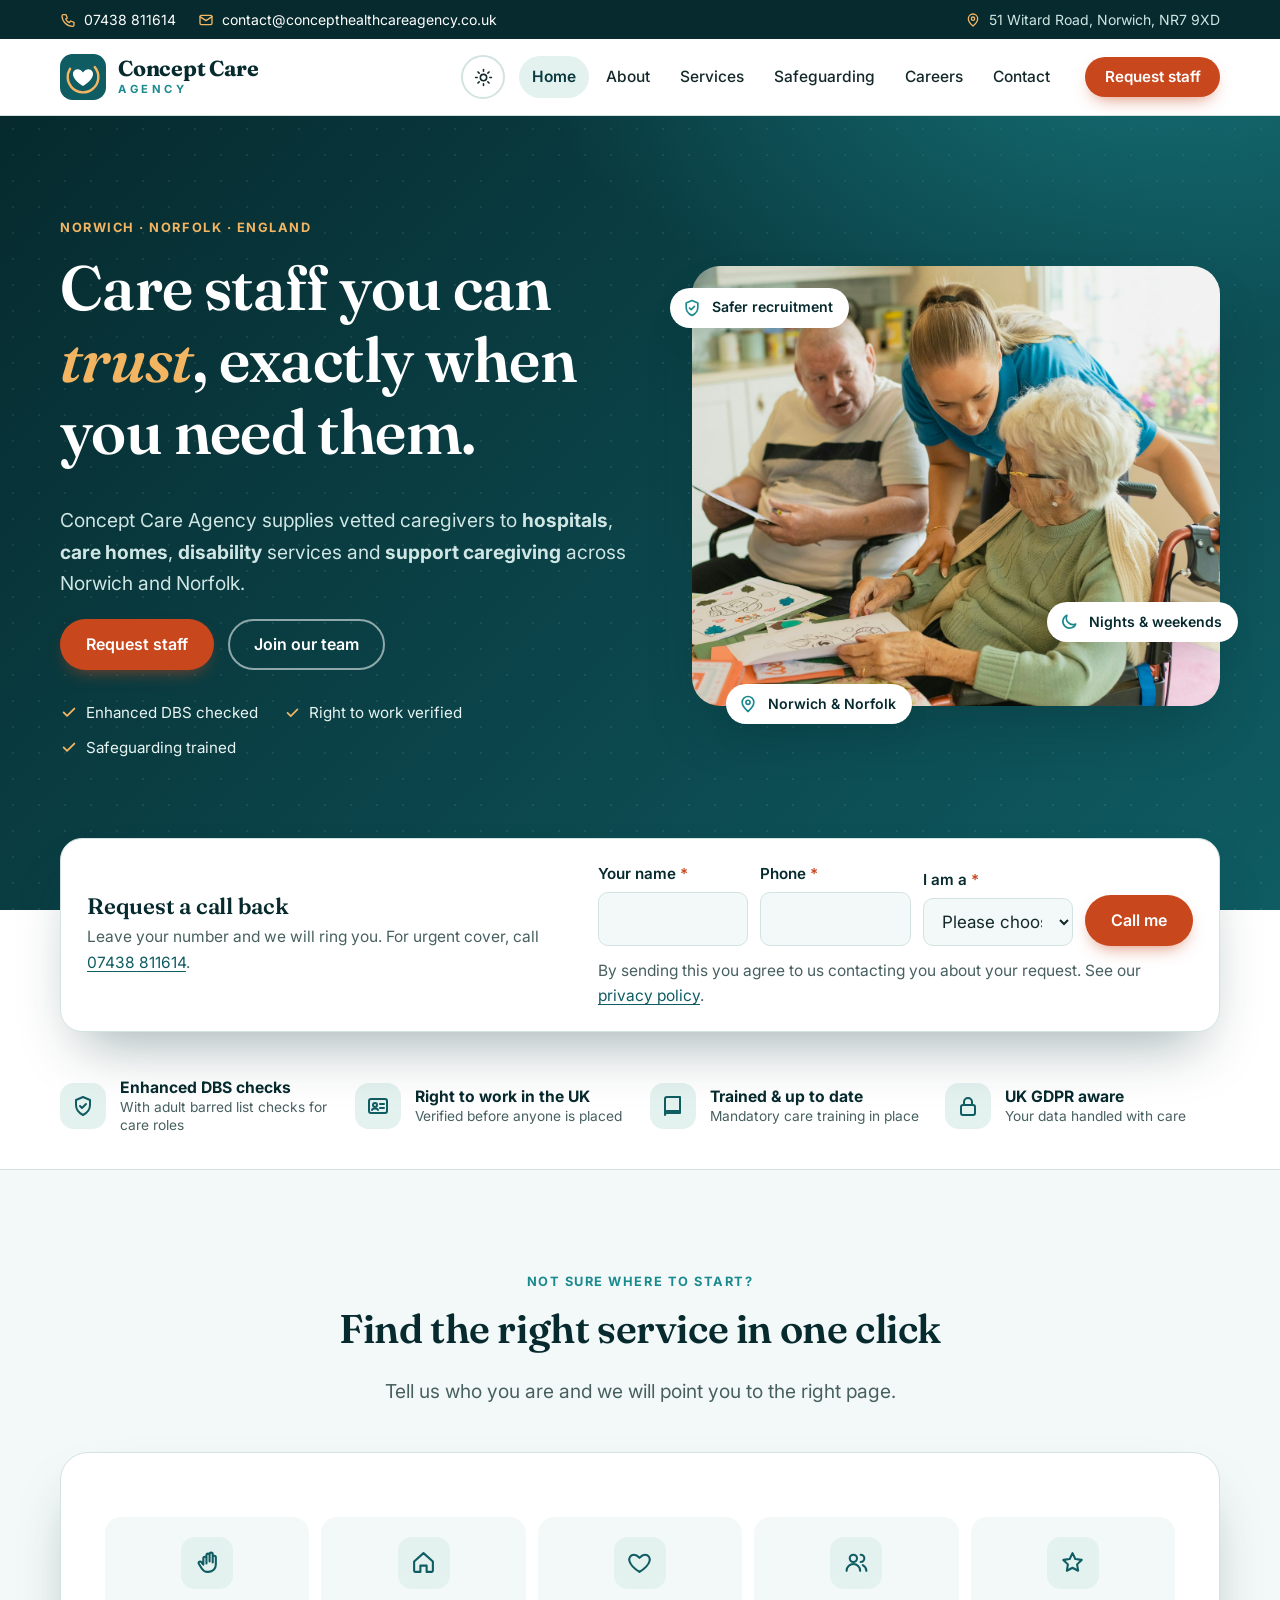
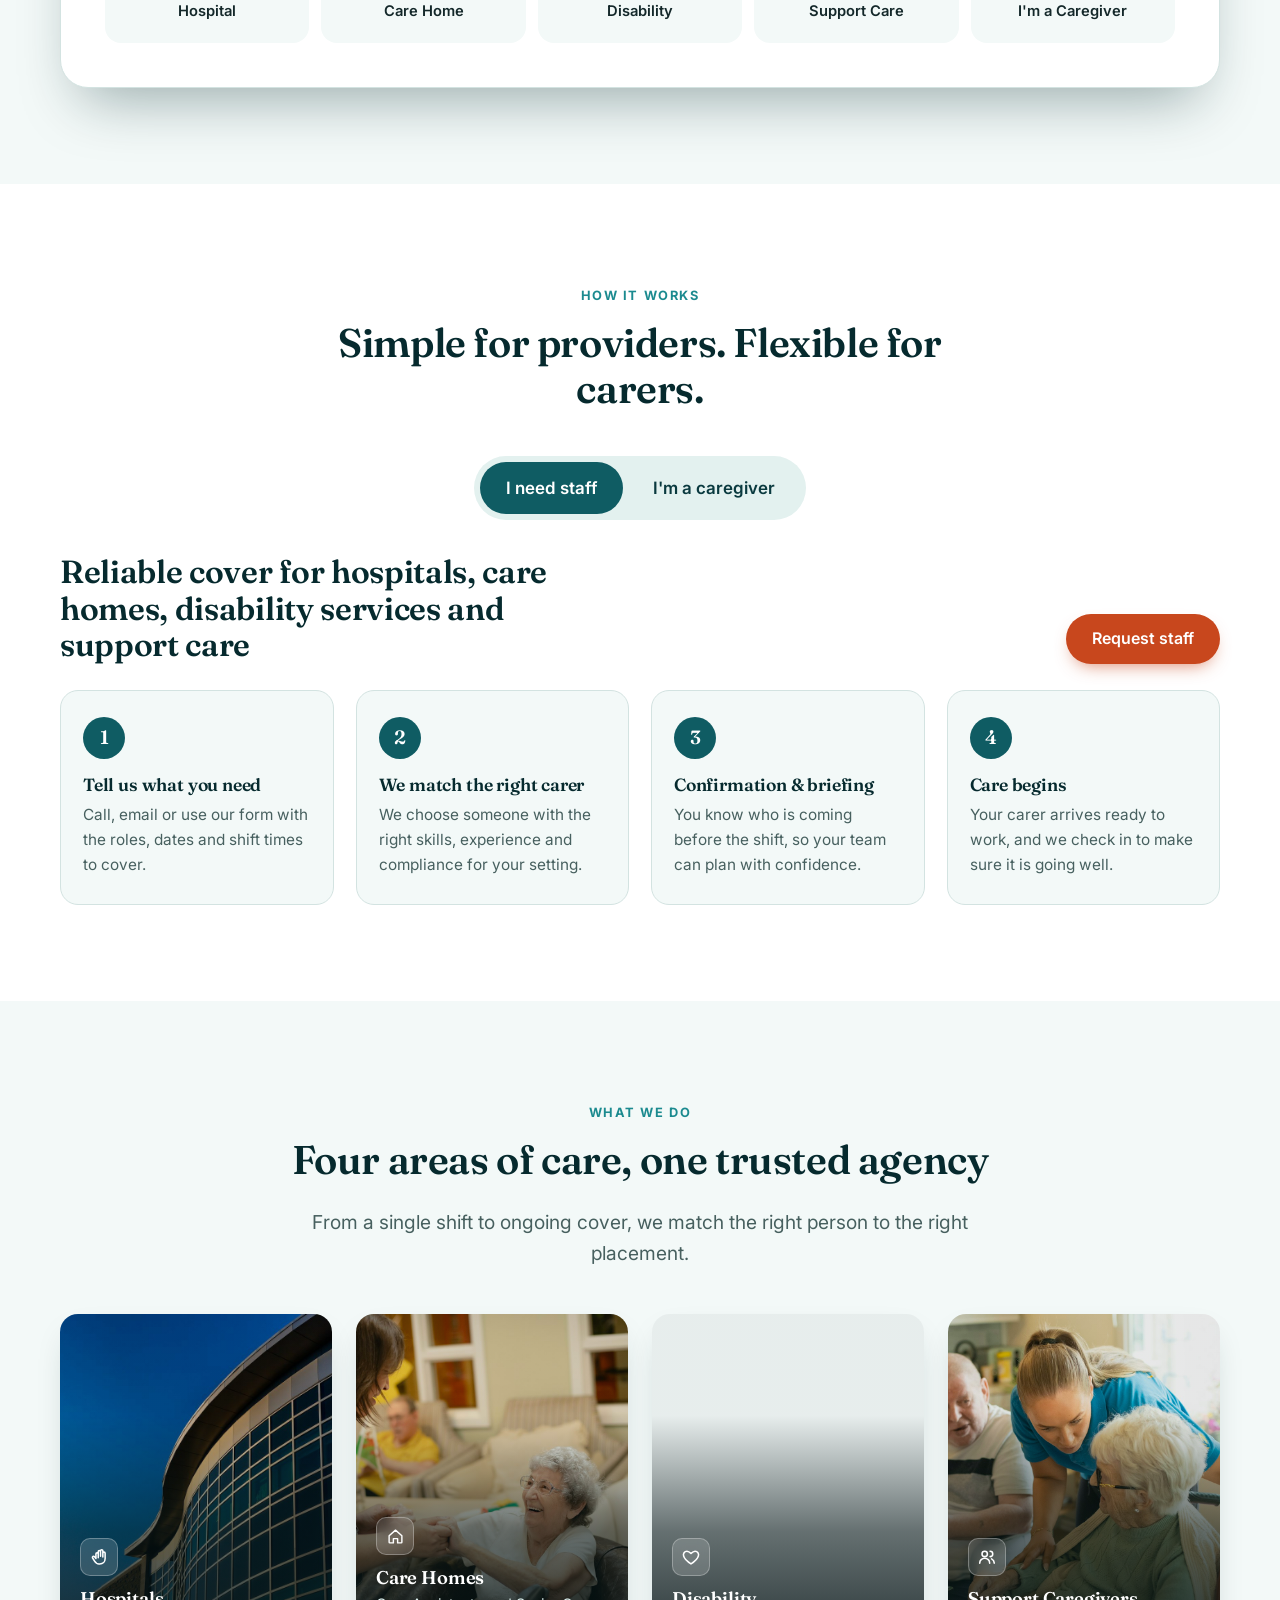
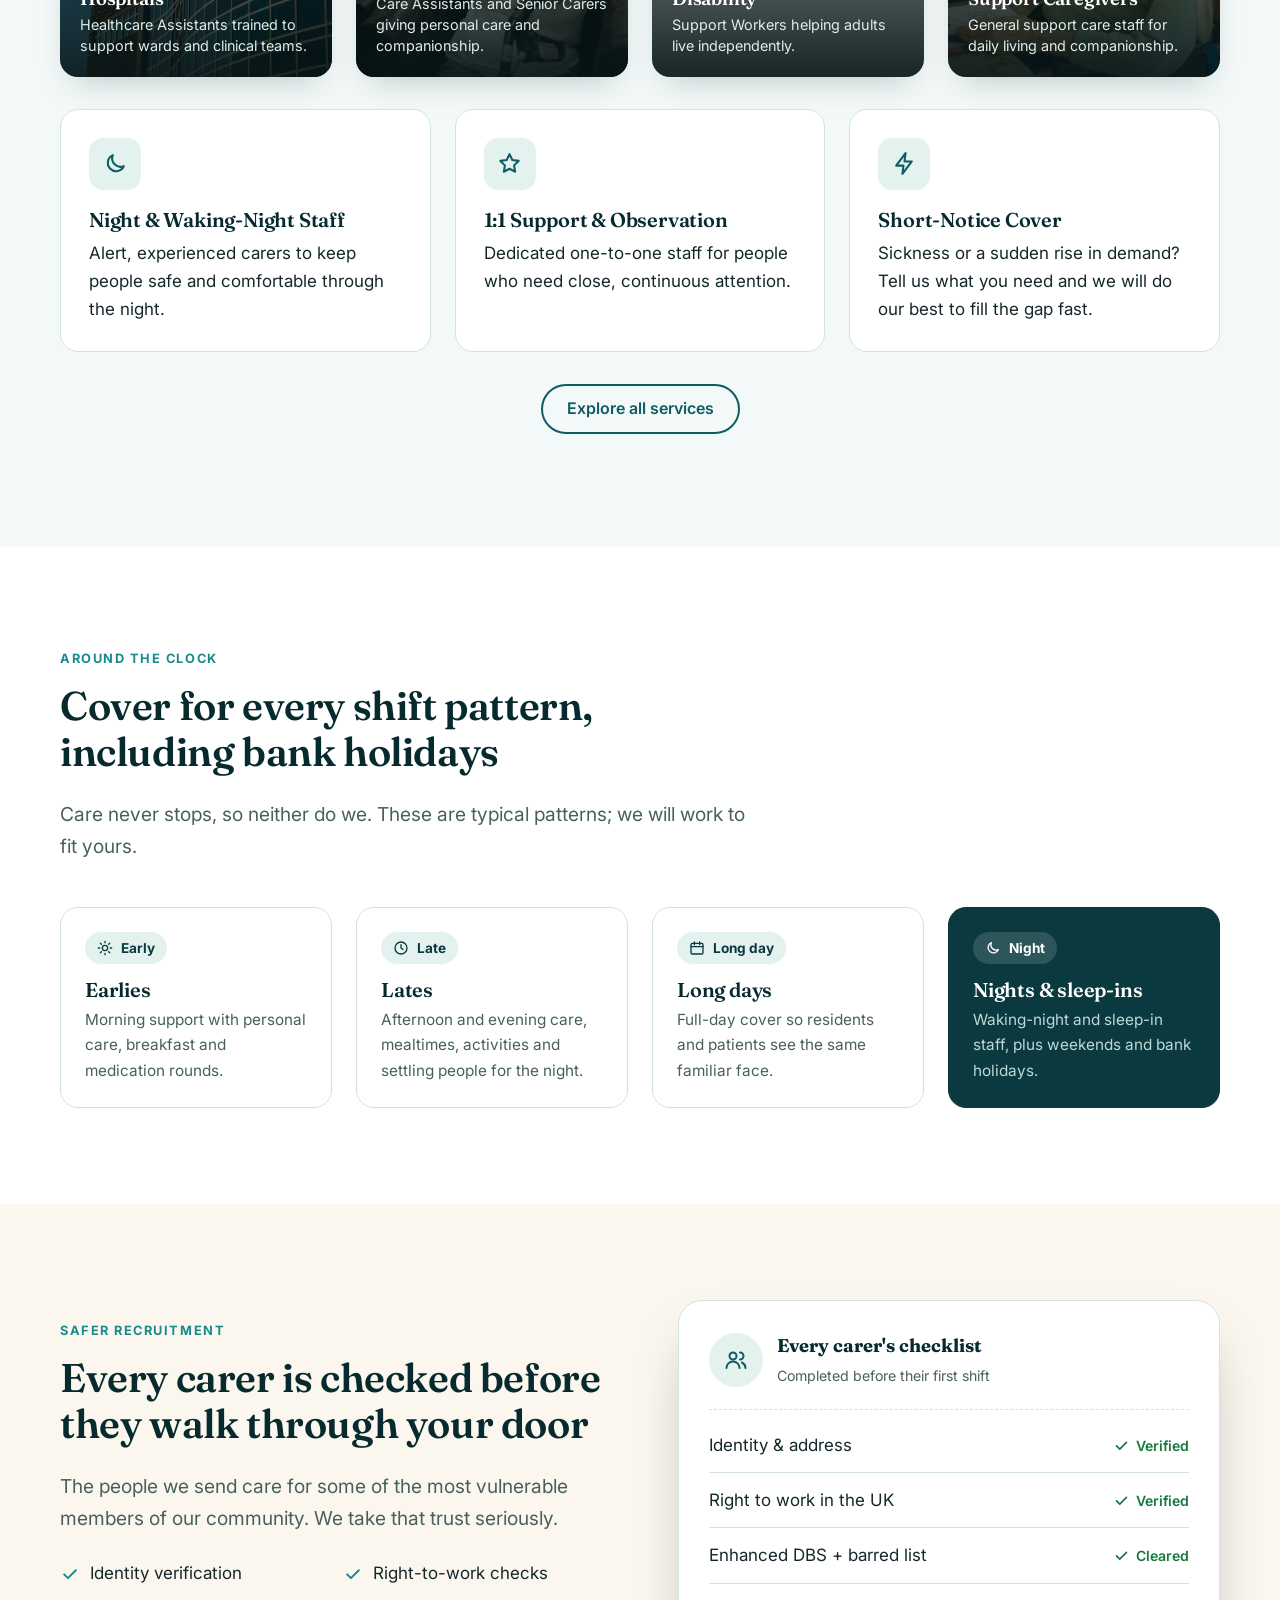
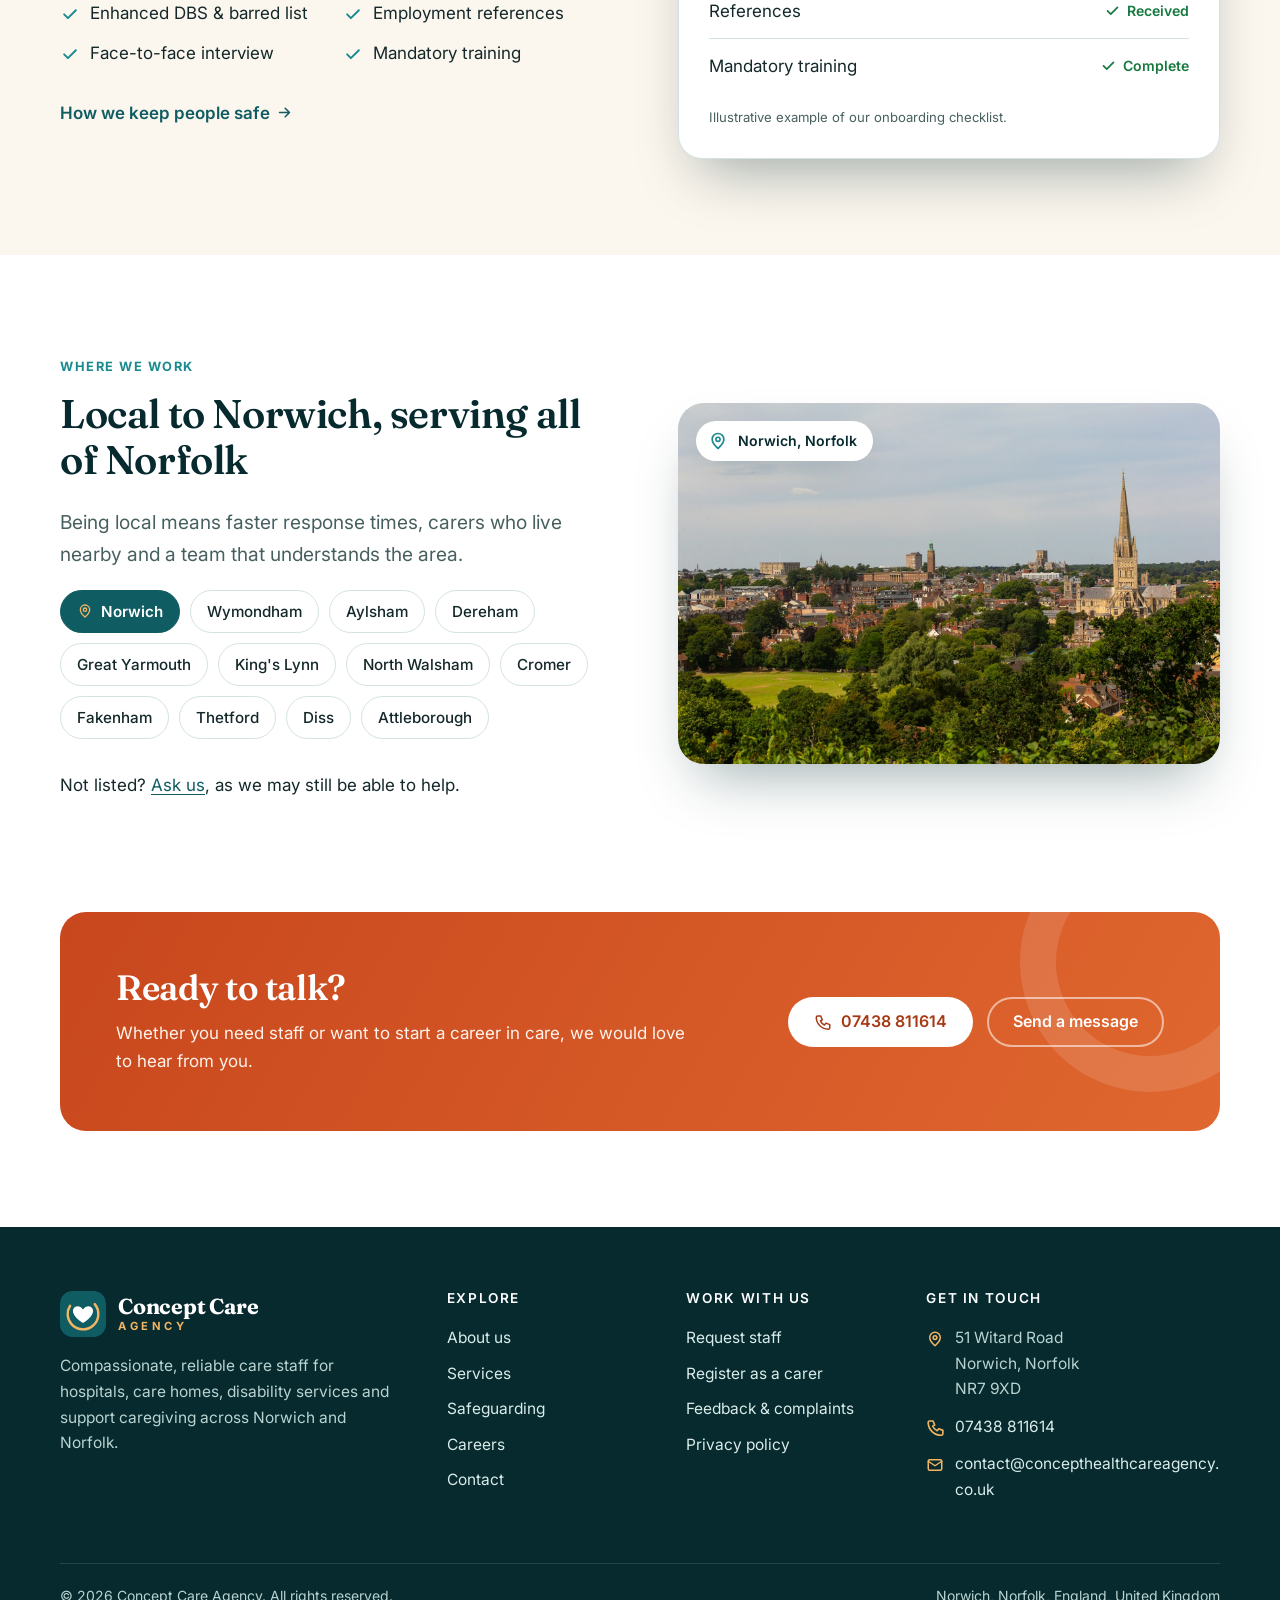
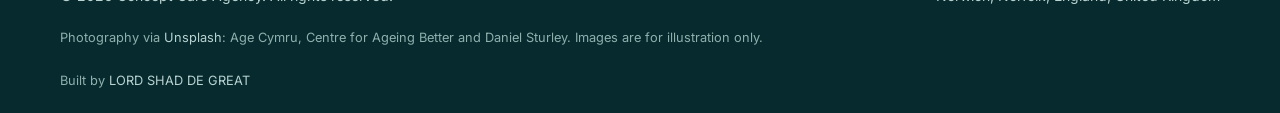
==== commit 015b5e85: "Add files via upload" ====
--- a/index.html
+++ b/index.html
@@ -16,7 +16,7 @@
   <meta name="description" content="Concept Care Agency supplies vetted caregivers to hospitals, care homes, disability services and support care in Norwich and Norfolk. Request staff or join our team.">
   
   <meta name="theme-color" content="#0a3a3f">
-  <link rel="canonical" href="https://www.conceptcareagency.co.uk/">
+  <link rel="canonical" href="https://www.concepthealthcareagency.co.uk/">
   <link rel="manifest" href="manifest.webmanifest">
   <link rel="apple-touch-icon" href="assets/logo.svg">
   <meta property="og:type" content="website">
@@ -37,12 +37,12 @@
   {
     "@context": "https://schema.org",
     "@type": "EmploymentAgency",
-    "@id": "https://www.conceptcareagency.co.uk/#organization",
+    "@id": "https://www.concepthealthcareagency.co.uk/#organization",
     "name": "Concept Care Agency",
     "description": "Care staffing agency supplying caregivers to hospitals, care homes, disability services and support caregiving placements in Norwich and Norfolk, England.",
-    "url": "https://www.conceptcareagency.co.uk/",
-    "logo": "https://www.conceptcareagency.co.uk/assets/logo.svg",
-    "image": "https://www.conceptcareagency.co.uk/assets/photos/home-hero.jpg",
+    "url": "https://www.concepthealthcareagency.co.uk/",
+    "logo": "https://www.concepthealthcareagency.co.uk/assets/logo.svg",
+    "image": "https://www.concepthealthcareagency.co.uk/assets/photos/home-hero.jpg",
     "email": "contact@concepthealthcareagency.co.uk",
     "telephone": "+447438811614",
     "address": {
